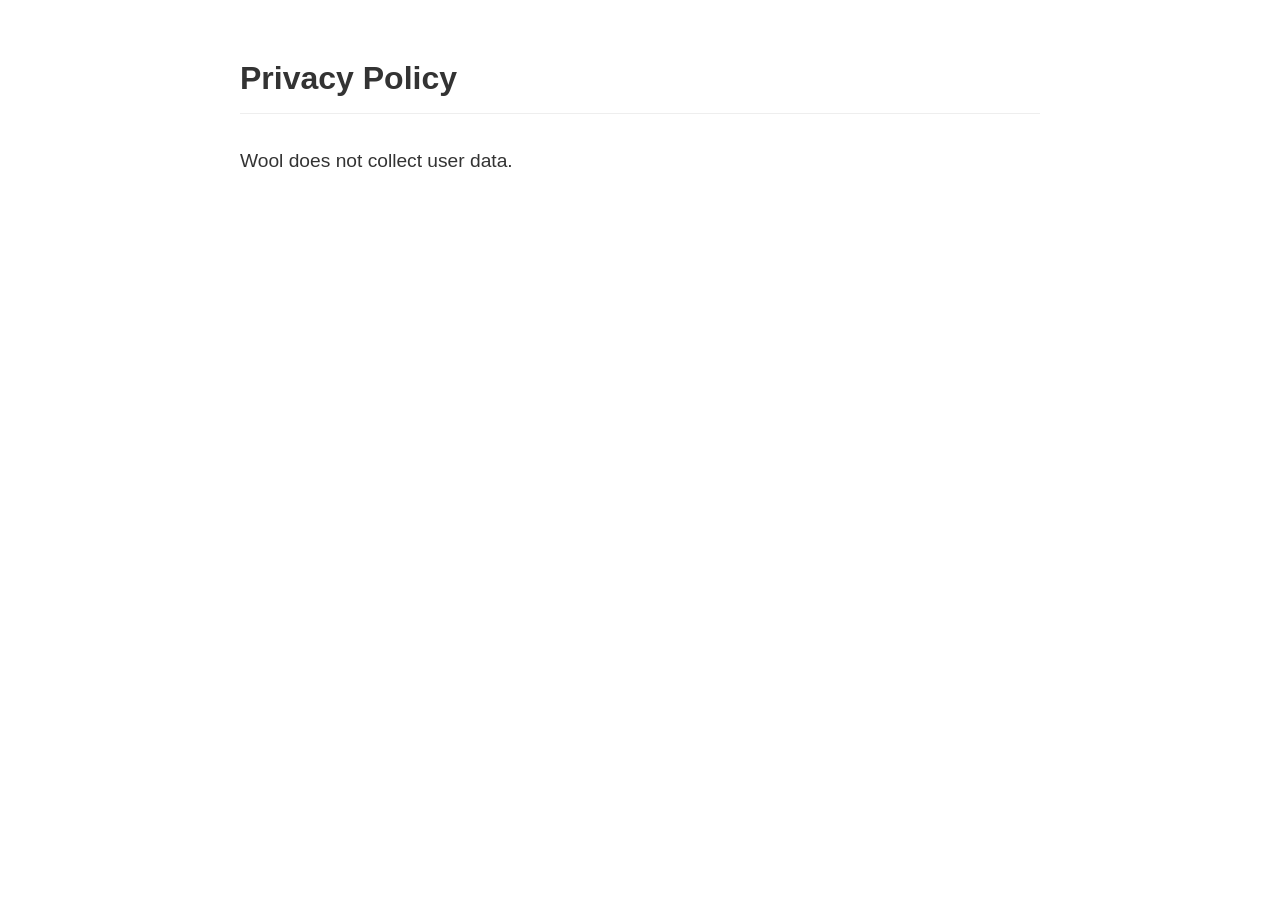
==== www/privacy-policy/index.html @ 5b9e6f85 "Add endpoints" ====
<!DOCTYPE html>
<html lang="en">
<head>
    <meta charset="UTF-8">
    <meta name="viewport" content="width=device-width, initial-scale=1.0">
    <title>Privacy Policy - Wool</title>
    <style>
        body {
            font-family: -apple-system, BlinkMacSystemFont, "Segoe UI", Roboto, "Helvetica Neue", Arial, sans-serif;
            line-height: 1.6;
            color: #333;
            max-width: 800px;
            margin: 0 auto;
            padding: 2rem;
            background-color: #fff;
        }
        h1 {
            border-bottom: 1px solid #eee;
            padding-bottom: 0.5rem;
        }
        .content {
            margin-top: 2rem;
            font-size: 1.2rem;
        }
    </style>
</head>
<body>
    <h1>Privacy Policy</h1>
    <div class="content">
        <p>Wool does not collect user data.</p>
    </div>
</body>
</html>
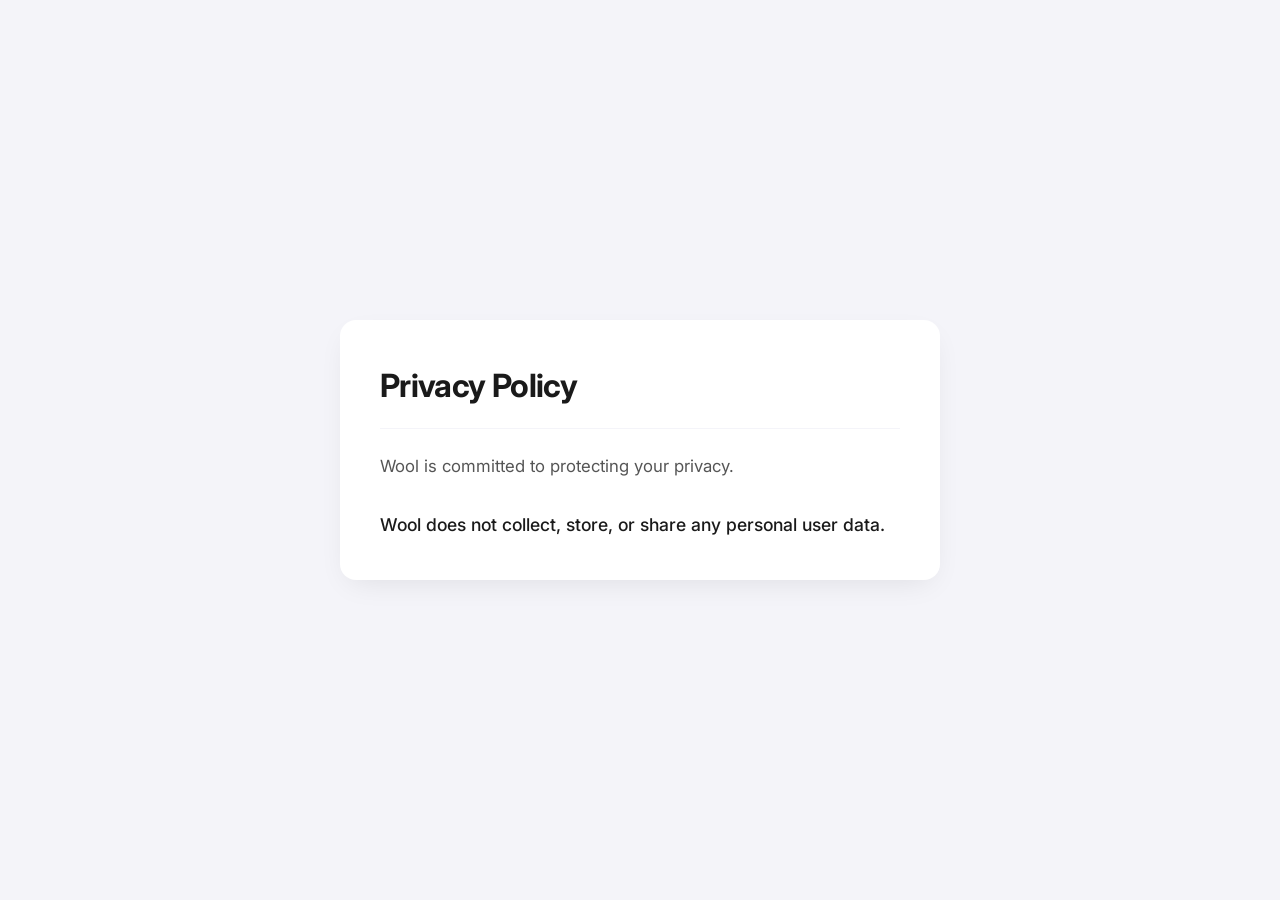
==== commit 6a13fb75: "update pages" ====
--- a/www/privacy-policy/index.html
+++ b/www/privacy-policy/index.html
@@ -4,30 +4,22 @@
     <meta charset="UTF-8">
     <meta name="viewport" content="width=device-width, initial-scale=1.0">
     <title>Privacy Policy - Wool</title>
-    <style>
-        body {
-            font-family: -apple-system, BlinkMacSystemFont, "Segoe UI", Roboto, "Helvetica Neue", Arial, sans-serif;
-            line-height: 1.6;
-            color: #333;
-            max-width: 800px;
-            margin: 0 auto;
-            padding: 2rem;
-            background-color: #fff;
-        }
-        h1 {
-            border-bottom: 1px solid #eee;
-            padding-bottom: 0.5rem;
-        }
-        .content {
-            margin-top: 2rem;
-            font-size: 1.2rem;
-        }
-    </style>
+    <link rel="preconnect" href="https://fonts.googleapis.com">
+    <link rel="preconnect" href="https://fonts.gstatic.com" crossorigin>
+    <link href="https://fonts.googleapis.com/css2?family=Inter:wght@400;500;600;700&display=swap" rel="stylesheet">
+    <link rel="stylesheet" href="../style.css">
 </head>
 <body>
-    <h1>Privacy Policy</h1>
-    <div class="content">
-        <p>Wool does not collect user data.</p>
+    <div class="container">
+        <div class="card policy-content">
+            <h1>Privacy Policy</h1>
+            <p>Wool is committed to protecting your privacy.</p>
+            <div class="contact-section" style="background: transparent; padding: 0;">
+                <div class="value">
+                    Wool does not collect, store, or share any personal user data.
+                </div>
+            </div>
+        </div>
     </div>
 </body>
 </html>
--- a/www/style.css
+++ b/www/style.css
@@ -0,0 +1,118 @@
+:root {
+    --bg-color: #f4f4f9;
+    --card-bg: #ffffff;
+    --text-primary: #1a1a1a;
+    --text-secondary: #555555;
+    --accent-color: #007aff;
+    --accent-hover: #0056b3;
+    --border-radius: 16px;
+    --shadow: 0 10px 30px -10px rgba(0, 0, 0, 0.1);
+    --font-family: 'Inter', -apple-system, BlinkMacSystemFont, "Segoe UI", Roboto, Helvetica, Arial, sans-serif;
+    --spacing-unit: 1rem;
+}
+
+@media (prefers-color-scheme: dark) {
+    :root {
+        --bg-color: #121212;
+        --card-bg: #1e1e1e;
+        --text-primary: #e0e0e0;
+        --text-secondary: #a0a0a0;
+        --shadow: 0 10px 30px -10px rgba(0, 0, 0, 0.3);
+    }
+}
+
+* {
+    box-sizing: border-box;
+    margin: 0;
+    padding: 0;
+}
+
+body {
+    font-family: var(--font-family);
+    background-color: var(--bg-color);
+    color: var(--text-primary);
+    line-height: 1.6;
+    min-height: 100vh;
+    display: flex;
+    justify-content: center;
+    align-items: center;
+    padding: var(--spacing-unit);
+}
+
+.container {
+    width: 100%;
+    max-width: 600px;
+    margin: 0 auto;
+}
+
+.card {
+    background-color: var(--card-bg);
+    border-radius: var(--border-radius);
+    padding: 2.5rem;
+    box-shadow: var(--shadow);
+    transition: transform 0.2s ease;
+    text-align: center;
+}
+
+h1 {
+    font-size: 2rem;
+    font-weight: 700;
+    margin-bottom: 0.5rem;
+    letter-spacing: -0.02em;
+}
+
+p {
+    color: var(--text-secondary);
+    margin-bottom: 2rem;
+    font-size: 1.05rem;
+}
+
+.contact-section {
+    background-color: var(--bg-color);
+    border-radius: 12px;
+    padding: 1.5rem;
+    margin-top: 2rem;
+    text-align: left;
+}
+
+.label {
+    font-size: 0.8rem;
+    text-transform: uppercase;
+    letter-spacing: 0.05em;
+    color: var(--text-secondary);
+    margin-bottom: 0.25rem;
+    font-weight: 600;
+}
+
+.value {
+    font-size: 1.1rem;
+    font-weight: 500;
+    color: var(--text-primary);
+    margin-bottom: 1.25rem;
+}
+
+.value:last-child {
+    margin-bottom: 0;
+}
+
+a {
+    color: var(--accent-color);
+    text-decoration: none;
+    font-weight: 500;
+    transition: color 0.15s ease;
+}
+
+a:hover {
+    color: var(--accent-hover);
+}
+
+/* Privacy Policy Specifics */
+.policy-content {
+    text-align: left;
+}
+
+.policy-content h1 {
+    margin-bottom: 1.5rem;
+    border-bottom: 1px solid var(--bg-color); /* Subtle separator */
+    padding-bottom: 1rem;
+}
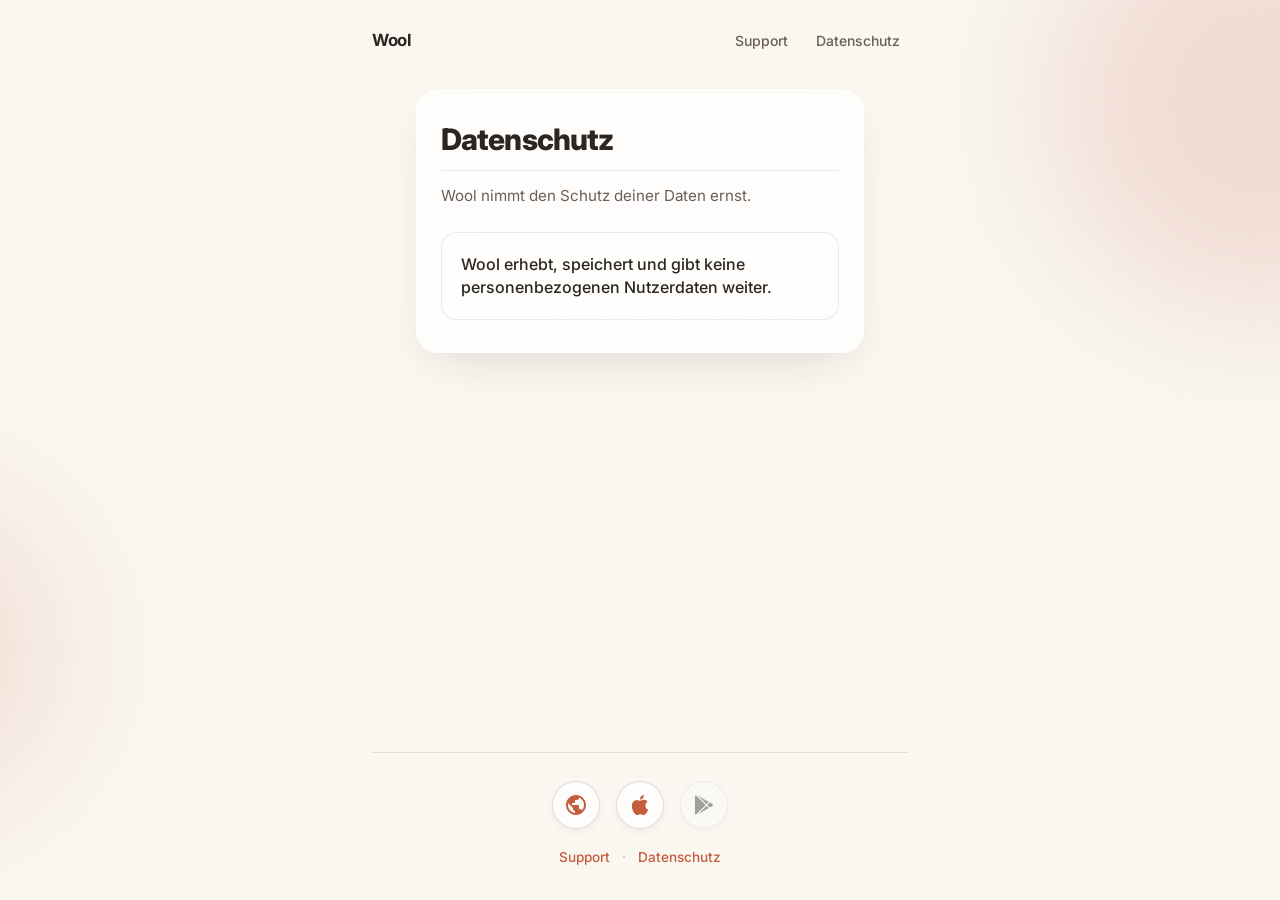
==== commit bf27c7e3: "feat: ✨ Revise website structure and enhance privacy and support pages Updated the marketing website" ====
--- a/www/privacy-policy/index.html
+++ b/www/privacy-policy/index.html
@@ -1,25 +1,91 @@
 <!DOCTYPE html>
-<html lang="en">
+<html lang="de">
 <head>
     <meta charset="UTF-8">
     <meta name="viewport" content="width=device-width, initial-scale=1.0">
-    <title>Privacy Policy - Wool</title>
+    <meta name="theme-color" content="#faf6f0">
+    <meta name="color-scheme" content="light dark">
+    <title>Datenschutz — Wool</title>
+    <link rel="icon" type="image/png" href="../img/app-icon.png">
     <link rel="preconnect" href="https://fonts.googleapis.com">
     <link rel="preconnect" href="https://fonts.gstatic.com" crossorigin>
-    <link href="https://fonts.googleapis.com/css2?family=Inter:wght@400;500;600;700&display=swap" rel="stylesheet">
-    <link rel="stylesheet" href="../style.css">
+    <link href="https://fonts.googleapis.com/css2?family=Inter:wght@400;500;600;700;800&display=swap" rel="stylesheet">
+    <link rel="stylesheet" href="../marketing.css">
 </head>
 <body>
-    <div class="container">
-        <div class="card policy-content">
-            <h1>Privacy Policy</h1>
-            <p>Wool is committed to protecting your privacy.</p>
-            <div class="contact-section" style="background: transparent; padding: 0;">
-                <div class="value">
-                    Wool does not collect, store, or share any personal user data.
+    <svg xmlns="http://www.w3.org/2000/svg" width="0" height="0" class="svg-defs" aria-hidden="true" focusable="false">
+        <symbol id="sym-web" viewBox="0 0 24 24">
+            <path fill="currentColor" d="M12 2C6.48 2 2 6.48 2 12s4.48 10 10 10 10-4.48 10-10S17.52 2 12 2zm-1 17.93c-3.95-.49-7-3.85-7-7.93 0-.62.08-1.21.21-1.79L9 15v1c0 1.1.9 2 2 2v1.93zm6.9-2.54c-.26-.81-1-1.39-1.9-1.39h-1v-3c0-.55-.45-1-1-1H8v-2h2c.55 0 1-.45 1-1V7h2c1.1 0 2-.9 2-2v-.41c2.93 1.19 5 4.06 5 7.41 0 2.08-.8 3.97-2.1 5.39z"/>
+        </symbol>
+        <symbol id="sym-apple" viewBox="0 0 24 24">
+            <path fill="currentColor" d="M18.71 19.5c-.83 1.24-1.71 2.45-3.05 2.47-1.34.03-1.77-.79-3.29-.79-1.53 0-2 .77-3.27.82-1.31.05-2.3-1.32-3.14-2.53C4.25 17 2.94 12.45 4.7 9.39c.87-1.52 2.43-2.48 4.12-2.51 1.28-.02 2.5.87 3.29.87.78 0 2.26-1.07 3.81-.91.65.03 2.47.26 3.64 1.98-.09.06-2.17 1.28-2.15 3.81.03 3.02 2.65 4.03 2.68 4.04-.03.07-.42 1.44-1.38 2.83M13 3.5c.73-.83 1.94-1.46 2.94-1.5.13 1.17-.34 2.35-1.04 3.19-.69.85-1.83 1.51-2.95 1.42-.15-1.15.41-2.35 1.05-3.11z"/>
+        </symbol>
+        <symbol id="sym-play" viewBox="0 0 24 24">
+            <path fill="currentColor" d="M3 20.5V3.5C3 2.91 3.34 2.39 3.84 2.15L13.69 12 3.84 21.85C3.34 21.6 3 21.09 3 20.5zm13.81-5.38L6.05 21.34l8.49-8.49 2.27 2.27zm3.35-4.31c.34.27.59.69.59 1.19s-.22.9-.57 1.18l-2.29 1.32-2.5-2.5 2.5-2.5 2.27 1.31zM6.05 2.66l10.76 6.22-2.27 2.27-8.49-8.49z"/>
+        </symbol>
+    </svg>
+    <div class="bg-orbs" aria-hidden="true">
+        <span class="orb"></span>
+        <span class="orb"></span>
+    </div>
+    <div class="wrap">
+        <header class="site-header">
+            <a href="/" class="brand">Wool</a>
+            <nav class="nav-mini" aria-label="Kurznavigation">
+                <a href="/support-info/">Support</a>
+                <a href="/privacy-policy/">Datenschutz</a>
+            </nav>
+        </header>
+
+        <main>
+            <div class="legal-card legal-card--policy">
+                <h1>Datenschutz</h1>
+                <p class="legal-lead">Wool nimmt den Schutz deiner Daten ernst.</p>
+                <div class="legal-panel">
+                    <div class="legal-value">
+                        Wool erhebt, speichert und gibt keine personenbezogenen Nutzerdaten weiter.
+                    </div>
                 </div>
             </div>
-        </div>
+        </main>
+
+        <footer class="site-footer">
+            <nav class="footer-stores" aria-label="Demo und Stores">
+                <a class="footer-icon-link" href="/demo/" aria-label="Web-Demo">
+                    <svg width="24" height="24" viewBox="0 0 24 24" aria-hidden="true"><use href="#sym-web"/></svg>
+                </a>
+                <a class="footer-icon-link" href="https://apps.apple.com/de/app/wool/id6758386581" rel="noopener noreferrer" target="_blank" aria-label="App Store">
+                    <svg width="24" height="24" viewBox="0 0 24 24" aria-hidden="true"><use href="#sym-apple"/></svg>
+                </a>
+                <button type="button" class="footer-icon-link footer-icon-link--disabled js-play-soon" aria-label="Google Play: demnächst">
+                    <svg width="24" height="24" viewBox="0 0 24 24" aria-hidden="true"><use href="#sym-play"/></svg>
+                </button>
+            </nav>
+            <p class="footer-meta">
+                <a href="/support-info/">Support</a>
+                <span class="sep">·</span>
+                <a href="/privacy-policy/">Datenschutz</a>
+            </p>
+        </footer>
     </div>
+
+    <dialog id="play-soon-pop" class="popover-soon">
+        <p class="popover-soon__title">Coming soon</p>
+        <p class="popover-soon__text">Die Android-Version auf Google Play folgt.</p>
+        <form method="dialog">
+            <button type="submit" class="btn btn-primary popover-soon__close">OK</button>
+        </form>
+    </dialog>
+    <script>
+        (function () {
+            var dlg = document.getElementById("play-soon-pop");
+            if (!dlg || typeof dlg.showModal !== "function") return;
+            document.querySelectorAll(".js-play-soon").forEach(function (btn) {
+                btn.addEventListener("click", function () {
+                    dlg.showModal();
+                });
+            });
+        })();
+    </script>
 </body>
 </html>
--- a/www/marketing.css
+++ b/www/marketing.css
@@ -0,0 +1,893 @@
+:root {
+    --wool-cream: #faf6f0;
+    --wool-blush: #f3e8dc;
+    --wool-rose: #e8c4b8;
+    --wool-deep: #2d2520;
+    --wool-muted: #6b5e56;
+    --accent: #c45c3e;
+    --accent-soft: rgba(196, 92, 62, 0.12);
+    --card-bg: rgba(255, 255, 255, 0.72);
+    --orb-a: rgba(232, 196, 184, 0.55);
+    --orb-b: rgba(196, 92, 62, 0.15);
+    --font: "Inter", -apple-system, BlinkMacSystemFont, "Segoe UI", Roboto, Helvetica, Arial, sans-serif;
+    --radius-lg: 22px;
+    --radius-md: 14px;
+    --shadow: 0 18px 48px -20px rgba(45, 37, 32, 0.18);
+    --content-max: 36rem;
+    --tap-min: 2.75rem;
+}
+
+@media (prefers-color-scheme: dark) {
+    :root {
+        --wool-cream: #1a1614;
+        --wool-blush: #252019;
+        --wool-rose: #3d322c;
+        --wool-deep: #f2ebe4;
+        --wool-muted: #a8988e;
+        --accent: #e07a5f;
+        --accent-soft: rgba(224, 122, 95, 0.15);
+        --card-bg: rgba(40, 34, 30, 0.75);
+        --orb-a: rgba(224, 122, 95, 0.12);
+        --orb-b: rgba(255, 220, 200, 0.06);
+        --shadow: 0 20px 50px -18px rgba(0, 0, 0, 0.45);
+    }
+}
+
+*,
+*::before,
+*::after {
+    box-sizing: border-box;
+}
+
+html {
+    height: 100%;
+    scroll-behavior: smooth;
+}
+
+@media (prefers-reduced-motion: reduce) {
+    html {
+        scroll-behavior: auto;
+    }
+
+    .bg-orbs .orb {
+        animation: none;
+    }
+}
+
+body {
+    margin: 0;
+    font-family: var(--font);
+    color: var(--wool-deep);
+    background: var(--wool-cream);
+    min-height: 100%;
+    min-height: 100dvh;
+    display: flex;
+    flex-direction: column;
+    line-height: 1.55;
+    -webkit-font-smoothing: antialiased;
+}
+
+.wrap {
+    position: relative;
+    z-index: 1;
+    flex: 1 0 auto;
+    display: flex;
+    flex-direction: column;
+    width: 100%;
+    max-width: var(--content-max);
+    margin: 0 auto;
+    box-sizing: border-box;
+    padding: max(1.25rem, env(safe-area-inset-top)) 1.25rem max(2rem, env(safe-area-inset-bottom));
+}
+
+.wrap > main {
+    flex: 1 1 auto;
+}
+
+.bg-orbs {
+    position: fixed;
+    inset: 0;
+    z-index: 0;
+    overflow: hidden;
+    pointer-events: none;
+}
+
+.bg-orbs .orb {
+    position: absolute;
+    border-radius: 50%;
+    filter: blur(64px);
+    opacity: 0.9;
+}
+
+.bg-orbs .orb:nth-child(1) {
+    width: min(90vw, 420px);
+    height: min(90vw, 420px);
+    background: var(--orb-a);
+    top: -12%;
+    right: -15%;
+}
+
+.bg-orbs .orb:nth-child(2) {
+    width: min(70vw, 320px);
+    height: min(70vw, 320px);
+    background: var(--orb-b);
+    bottom: 10%;
+    left: -20%;
+}
+
+@media (prefers-reduced-motion: no-preference) {
+    .bg-orbs .orb:nth-child(1) {
+        animation: drift 22s ease-in-out infinite alternate;
+    }
+
+    .bg-orbs .orb:nth-child(2) {
+        animation: drift 28s ease-in-out infinite alternate-reverse;
+    }
+}
+
+@keyframes drift {
+    from {
+        transform: translate(0, 0) scale(1);
+    }
+
+    to {
+        transform: translate(24px, 18px) scale(1.05);
+    }
+}
+
+.site-header {
+    display: flex;
+    align-items: center;
+    justify-content: space-between;
+    gap: 1rem;
+    margin-bottom: 2rem;
+    padding-top: 0.25rem;
+    flex-shrink: 0;
+}
+
+.brand {
+    font-weight: 700;
+    font-size: 1.05rem;
+    letter-spacing: -0.02em;
+    color: var(--wool-deep);
+}
+
+a.brand {
+    text-decoration: none;
+    color: inherit;
+}
+
+a.brand:hover {
+    color: var(--accent);
+}
+
+.nav-mini {
+    display: flex;
+    gap: 0.75rem;
+    flex-wrap: wrap;
+    justify-content: flex-end;
+}
+
+.nav-mini a {
+    font-size: 0.875rem;
+    font-weight: 500;
+    color: var(--wool-muted);
+    text-decoration: none;
+    padding: 0.35rem 0.5rem;
+    border-radius: 8px;
+}
+
+.nav-mini a:hover,
+.nav-mini a:focus-visible {
+    color: var(--accent);
+    background: var(--accent-soft);
+    outline: none;
+}
+
+.hero {
+    text-align: center;
+    margin-bottom: 2.5rem;
+}
+
+.hero-icon {
+    width: 104px;
+    height: 104px;
+    border-radius: 24%;
+    box-shadow: var(--shadow), 0 0 0 1px rgba(255, 255, 255, 0.35) inset;
+    margin: 0 auto 1.25rem;
+    display: block;
+    object-fit: cover;
+}
+
+.hero h1 {
+    margin: 0 0 0.5rem;
+    font-size: clamp(1.85rem, 5.5vw, 2.35rem);
+    font-weight: 700;
+    letter-spacing: -0.03em;
+    line-height: 1.15;
+}
+
+.hero .tagline {
+    margin: 0 0 0.35rem;
+    font-size: 1.1rem;
+    font-weight: 600;
+    color: var(--wool-deep);
+}
+
+.hero .sub-en {
+    margin: 0 0 1.5rem;
+    font-size: 0.9rem;
+    color: var(--wool-muted);
+    font-weight: 400;
+}
+
+.hero .lead {
+    margin: 0 auto 1.5rem;
+    max-width: 28rem;
+    font-size: 1rem;
+    color: var(--wool-muted);
+}
+
+.platform-strip {
+    width: 100%;
+    max-width: 22.5rem;
+    margin: 0 auto;
+}
+
+.platform-strip__caption {
+    margin: 0 0 0.65rem;
+    text-align: center;
+    font-size: 0.72rem;
+    font-weight: 600;
+    letter-spacing: 0.14em;
+    text-transform: uppercase;
+    color: var(--wool-muted);
+}
+
+.platform-strip__grid {
+    display: grid;
+    grid-template-columns: repeat(3, minmax(0, 1fr));
+    gap: 0.55rem;
+}
+
+@media (min-width: 380px) {
+    .platform-strip__grid {
+        gap: 0.7rem;
+    }
+}
+
+.platform-tile {
+    position: relative;
+    display: flex;
+    flex-direction: column;
+    align-items: center;
+    justify-content: flex-start;
+    text-align: center;
+    min-height: 6.75rem;
+    padding: 0.85rem 0.35rem 0.75rem;
+    border-radius: 18px;
+    text-decoration: none;
+    font: inherit;
+    cursor: pointer;
+    transition: transform 0.18s ease, box-shadow 0.18s ease, border-color 0.18s ease;
+}
+
+.platform-tile:hover {
+    transform: translateY(-2px);
+}
+
+.platform-tile:focus-visible {
+    outline: 2px solid var(--accent);
+    outline-offset: 3px;
+}
+
+.platform-tile--web {
+    border: 1px solid rgba(72, 98, 220, 0.45);
+    background: linear-gradient(165deg, #627bff 0%, #3f52c4 100%);
+    color: #f8f9ff;
+    box-shadow: 0 8px 28px -10px rgba(72, 98, 220, 0.5);
+}
+
+.platform-tile--web:hover {
+    box-shadow: 0 14px 34px -8px rgba(72, 98, 220, 0.55);
+    border-color: rgba(255, 255, 255, 0.35);
+}
+
+.platform-tile--web .platform-tile__hint {
+    color: rgba(248, 249, 255, 0.72);
+}
+
+.platform-tile--web .platform-tile__icon {
+    background: rgba(255, 255, 255, 0.2);
+    color: #fff;
+}
+
+.platform-tile--ios {
+    border: 1px solid rgba(0, 0, 0, 0.35);
+    background: linear-gradient(165deg, #2c2c2e 0%, #0d0d0f 100%);
+    color: #f5f5f7;
+    box-shadow: 0 8px 28px -10px rgba(0, 0, 0, 0.45);
+}
+
+.platform-tile--ios:hover {
+    border-color: rgba(255, 255, 255, 0.2);
+    box-shadow: 0 14px 36px -8px rgba(0, 0, 0, 0.55);
+}
+
+.platform-tile--ios .platform-tile__hint {
+    color: rgba(245, 245, 247, 0.55);
+}
+
+.platform-tile--ios .platform-tile__icon {
+    background: rgba(255, 255, 255, 0.1);
+    color: #fff;
+}
+
+.platform-tile--play {
+    border: 1px solid rgba(14, 130, 102, 0.45);
+    background: linear-gradient(165deg, #14b890 0%, #0a7a62 100%);
+    color: #f2fffb;
+    box-shadow: 0 8px 28px -10px rgba(10, 122, 98, 0.48);
+}
+
+.platform-tile--play:hover {
+    box-shadow: 0 14px 34px -8px rgba(10, 122, 98, 0.55);
+    border-color: rgba(255, 255, 255, 0.32);
+}
+
+.platform-tile--play .platform-tile__hint {
+    color: rgba(242, 255, 251, 0.75);
+}
+
+.platform-tile--play .platform-tile__icon {
+    background: rgba(255, 255, 255, 0.18);
+    color: #fff;
+}
+
+@media (prefers-color-scheme: dark) {
+    .platform-tile--web {
+        border-color: rgba(130, 155, 255, 0.35);
+        background: linear-gradient(165deg, #556dff 0%, #3849b8 100%);
+        box-shadow: 0 10px 32px -10px rgba(40, 60, 180, 0.55);
+    }
+
+    .platform-tile--play {
+        border-color: rgba(46, 200, 160, 0.4);
+        background: linear-gradient(165deg, #16c498 0%, #0a8f72 100%);
+        box-shadow: 0 10px 32px -10px rgba(8, 100, 80, 0.5);
+    }
+}
+
+.platform-tile__icon {
+    display: flex;
+    align-items: center;
+    justify-content: center;
+    width: 2.65rem;
+    height: 2.65rem;
+    margin-bottom: 0.4rem;
+    border-radius: 12px;
+}
+
+.platform-tile__icon svg {
+    display: block;
+}
+
+.platform-tile__name {
+    display: block;
+    font-size: 0.78rem;
+    font-weight: 700;
+    letter-spacing: -0.02em;
+    line-height: 1.2;
+}
+
+button.platform-tile {
+    appearance: none;
+    -webkit-appearance: none;
+}
+
+.btn {
+    display: inline-flex;
+    align-items: center;
+    justify-content: center;
+    min-height: var(--tap-min);
+    padding: 0.65rem 1.35rem;
+    font-family: inherit;
+    font-size: 1rem;
+    font-weight: 600;
+    border-radius: var(--radius-md);
+    text-decoration: none;
+    border: none;
+    cursor: pointer;
+    transition: transform 0.15s ease, box-shadow 0.15s ease, background 0.15s ease;
+}
+
+.btn:focus-visible {
+    outline: 2px solid var(--accent);
+    outline-offset: 3px;
+}
+
+.btn-primary {
+    background: var(--accent);
+    color: #fff;
+    box-shadow: 0 8px 24px -8px rgba(196, 92, 62, 0.55);
+}
+
+.btn-primary:hover {
+    filter: brightness(1.06);
+    transform: translateY(-1px);
+}
+
+.btn-secondary {
+    background: var(--card-bg);
+    color: var(--wool-deep);
+    border: 1px solid rgba(107, 94, 86, 0.2);
+    backdrop-filter: blur(10px);
+}
+
+.btn-secondary:hover {
+    border-color: var(--accent);
+    color: var(--accent);
+}
+
+.popover-soon {
+    max-width: min(90vw, 300px);
+    padding: 1.35rem 1.25rem 1.25rem;
+    border: none;
+    border-radius: var(--radius-md);
+    box-shadow: var(--shadow);
+    background: var(--card-bg);
+    color: var(--wool-deep);
+    margin: auto;
+}
+
+.popover-soon::backdrop {
+    background: rgba(0, 0, 0, 0.42);
+}
+
+.popover-soon__title {
+    margin: 0 0 0.5rem;
+    font-size: 1.2rem;
+    font-weight: 700;
+    letter-spacing: -0.02em;
+}
+
+.popover-soon__text {
+    margin: 0 0 1.15rem;
+    font-size: 0.95rem;
+    color: var(--wool-muted);
+    line-height: 1.45;
+}
+
+.popover-soon form {
+    margin: 0;
+}
+
+.popover-soon__close {
+    width: 100%;
+}
+
+.svg-defs {
+    position: absolute;
+    width: 0;
+    height: 0;
+    overflow: hidden;
+}
+
+.section {
+    background: var(--card-bg);
+    backdrop-filter: blur(14px);
+    border-radius: var(--radius-lg);
+    padding: 1.5rem 1.35rem;
+    margin-bottom: 1.25rem;
+    box-shadow: var(--shadow);
+    border: 1px solid rgba(255, 255, 255, 0.45);
+}
+
+@media (prefers-color-scheme: dark) {
+    .section {
+        border-color: rgba(255, 255, 255, 0.06);
+    }
+}
+
+.features-section {
+    padding: 1.65rem 1.2rem 1.35rem;
+    overflow: hidden;
+}
+
+.features-head {
+    text-align: center;
+    margin-bottom: 1.45rem;
+    max-width: 26rem;
+    margin-left: auto;
+    margin-right: auto;
+}
+
+.features-kicker {
+    display: inline-block;
+    font-size: 0.68rem;
+    font-weight: 700;
+    letter-spacing: 0.2em;
+    text-transform: uppercase;
+    color: var(--accent);
+    margin-bottom: 0.45rem;
+}
+
+.features-head h2 {
+    margin: 0 0 0.55rem;
+    font-size: clamp(1.45rem, 4.5vw, 1.85rem);
+    font-weight: 800;
+    letter-spacing: -0.035em;
+    line-height: 1.12;
+    background: linear-gradient(120deg, var(--wool-deep) 0%, var(--wool-muted) 100%);
+    -webkit-background-clip: text;
+    background-clip: text;
+    color: transparent;
+}
+
+@media (prefers-color-scheme: dark) {
+    .features-head h2 {
+        background: linear-gradient(120deg, #fff 0%, var(--wool-muted) 100%);
+        -webkit-background-clip: text;
+        background-clip: text;
+    }
+}
+
+.features-lead {
+    margin: 0;
+    font-size: 0.92rem;
+    line-height: 1.5;
+    color: var(--wool-muted);
+}
+
+.feature-grid {
+    list-style: none;
+    margin: 0;
+    padding: 0;
+    display: grid;
+    gap: 0.85rem;
+    grid-template-columns: 1fr;
+}
+
+@media (min-width: 520px) {
+    .feature-grid {
+        grid-template-columns: 1fr 1fr;
+        gap: 1rem;
+    }
+}
+
+.feature-card {
+    --card-accent: var(--accent);
+    --card-accent-soft: var(--accent-soft);
+    position: relative;
+    display: flex;
+    gap: 1rem;
+    align-items: flex-start;
+    padding: 1.15rem 1.1rem 1.2rem;
+    border-radius: 18px;
+    border: 1px solid rgba(107, 94, 86, 0.12);
+    background: linear-gradient(155deg, rgba(255, 255, 255, 0.55) 0%, rgba(255, 255, 255, 0.12) 100%);
+    box-shadow: 0 4px 24px -12px rgba(45, 37, 32, 0.12);
+    transition: transform 0.2s ease, box-shadow 0.2s ease, border-color 0.2s ease;
+}
+
+@media (prefers-color-scheme: dark) {
+    .feature-card {
+        border-color: rgba(255, 255, 255, 0.08);
+        background: linear-gradient(155deg, rgba(50, 44, 40, 0.9) 0%, rgba(30, 26, 24, 0.5) 100%);
+        box-shadow: 0 8px 32px -16px rgba(0, 0, 0, 0.35);
+    }
+}
+
+.feature-card--swing {
+    --card-accent: #c45c3e;
+    --card-accent-soft: rgba(196, 92, 62, 0.18);
+}
+
+.feature-card--foe {
+    --card-accent: #5c6d9e;
+    --card-accent-soft: rgba(92, 109, 158, 0.2);
+}
+
+.feature-card--audio {
+    --card-accent: #2a9d8f;
+    --card-accent-soft: rgba(42, 157, 143, 0.18);
+}
+
+.feature-card--touch {
+    --card-accent: #9b6bb5;
+    --card-accent-soft: rgba(155, 107, 181, 0.2);
+}
+
+@media (prefers-color-scheme: dark) {
+    .feature-card--swing {
+        --card-accent: #e07a5f;
+        --card-accent-soft: rgba(224, 122, 95, 0.2);
+    }
+
+    .feature-card--foe {
+        --card-accent: #8fa3d9;
+        --card-accent-soft: rgba(143, 163, 217, 0.18);
+    }
+
+    .feature-card--audio {
+        --card-accent: #4ecdc4;
+        --card-accent-soft: rgba(78, 205, 196, 0.15);
+    }
+
+    .feature-card--touch {
+        --card-accent: #c9a0dc;
+        --card-accent-soft: rgba(201, 160, 220, 0.18);
+    }
+}
+
+.feature-card__glow {
+    position: absolute;
+    pointer-events: none;
+    width: 140px;
+    height: 140px;
+    top: -55px;
+    right: -50px;
+    background: radial-gradient(circle at center, var(--card-accent) 0%, transparent 68%);
+    opacity: 0.22;
+    filter: blur(2px);
+}
+
+.feature-card:hover {
+    transform: translateY(-3px);
+    box-shadow: 0 14px 36px -14px rgba(45, 37, 32, 0.18);
+    border-color: color-mix(in srgb, var(--card-accent) 35%, transparent);
+}
+
+@media (prefers-color-scheme: dark) {
+    .feature-card:hover {
+        box-shadow: 0 18px 40px -12px rgba(0, 0, 0, 0.45);
+    }
+}
+
+.feature-card__icon {
+    flex-shrink: 0;
+    width: 3rem;
+    height: 3rem;
+    border-radius: 14px;
+    display: flex;
+    align-items: center;
+    justify-content: center;
+    background: var(--card-accent-soft);
+    color: var(--card-accent);
+    box-shadow: inset 0 1px 0 rgba(255, 255, 255, 0.35);
+}
+
+@media (prefers-color-scheme: dark) {
+    .feature-card__icon {
+        box-shadow: inset 0 1px 0 rgba(255, 255, 255, 0.06);
+    }
+}
+
+.feature-card__icon svg {
+    display: block;
+}
+
+.feature-card__body {
+    min-width: 0;
+}
+
+.feature-card__body h3 {
+    margin: 0 0 0.35rem;
+    font-size: 1.02rem;
+    font-weight: 700;
+    letter-spacing: -0.02em;
+    color: var(--wool-deep);
+}
+
+.feature-card__body p {
+    margin: 0;
+    font-size: 0.88rem;
+    line-height: 1.5;
+    color: var(--wool-muted);
+}
+
+.store-note {
+    margin: 1.25rem 0 0;
+    font-size: 0.8rem;
+    color: var(--wool-muted);
+    text-align: center;
+    line-height: 1.45;
+}
+
+.site-footer {
+    display: flex;
+    flex-direction: column;
+    align-items: center;
+    margin-top: auto;
+    padding-top: 1.75rem;
+    border-top: 1px solid rgba(107, 94, 86, 0.15);
+    text-align: center;
+    font-size: 0.85rem;
+    color: var(--wool-muted);
+    flex-shrink: 0;
+}
+
+.footer-stores {
+    display: flex;
+    flex-wrap: wrap;
+    align-items: center;
+    justify-content: center;
+    gap: 1rem;
+    margin-bottom: 1.1rem;
+}
+
+.footer-icon-link {
+    display: inline-flex;
+    align-items: center;
+    justify-content: center;
+    width: 3rem;
+    height: 3rem;
+    padding: 0;
+    border-radius: 50%;
+    background: var(--card-bg);
+    border: 1px solid rgba(107, 94, 86, 0.2);
+    color: var(--wool-deep);
+    text-decoration: none;
+    box-shadow: 0 4px 14px -8px rgba(45, 37, 32, 0.2);
+    transition: border-color 0.15s ease, color 0.15s ease, transform 0.15s ease;
+}
+
+.footer-icon-link:hover {
+    border-color: var(--accent);
+    color: var(--accent);
+    transform: translateY(-2px);
+}
+
+.footer-icon-link:focus-visible {
+    outline: 2px solid var(--accent);
+    outline-offset: 3px;
+}
+
+.footer-icon-link svg {
+    display: block;
+}
+
+.footer-icon-link--disabled {
+    opacity: 0.42;
+    filter: grayscale(1);
+    cursor: pointer;
+    font: inherit;
+}
+
+.footer-icon-link--disabled:hover {
+    opacity: 0.58;
+    color: var(--wool-muted);
+    transform: none;
+}
+
+.footer-meta {
+    margin: 0;
+    width: 100%;
+    text-align: center;
+}
+
+.site-footer a {
+    color: var(--accent);
+    font-weight: 500;
+    text-decoration: none;
+}
+
+.site-footer a:hover {
+    text-decoration: underline;
+}
+
+.site-footer .sep {
+    margin: 0 0.5rem;
+    opacity: 0.5;
+}
+
+@media (prefers-reduced-motion: reduce) {
+    .btn:hover,
+    .btn-primary:hover,
+    .footer-icon-link:hover,
+    .feature-card:hover,
+    .platform-tile:hover {
+        transform: none;
+    }
+}
+
+/* Support & privacy (subpages) */
+main .legal-card {
+    max-width: 28rem;
+    margin-left: auto;
+    margin-right: auto;
+}
+
+.legal-card {
+    background: var(--card-bg);
+    backdrop-filter: blur(14px);
+    border-radius: 22px;
+    padding: 2rem 1.5rem;
+    border: 1px solid rgba(255, 255, 255, 0.45);
+    box-shadow: var(--shadow);
+}
+
+@media (prefers-color-scheme: dark) {
+    .legal-card {
+        border-color: rgba(255, 255, 255, 0.06);
+    }
+}
+
+.legal-card h1 {
+    margin: 0 0 0.5rem;
+    font-size: clamp(1.5rem, 4vw, 1.85rem);
+    font-weight: 800;
+    letter-spacing: -0.03em;
+    line-height: 1.15;
+    color: var(--wool-deep);
+    text-align: center;
+}
+
+.legal-lead {
+    margin: 0 0 1.5rem;
+    text-align: center;
+    font-size: 0.95rem;
+    line-height: 1.55;
+    color: var(--wool-muted);
+}
+
+.legal-panel {
+    text-align: left;
+    padding: 1.25rem 1.2rem;
+    border-radius: 16px;
+    border: 1px solid rgba(107, 94, 86, 0.12);
+    background: linear-gradient(165deg, rgba(255, 255, 255, 0.55) 0%, rgba(255, 255, 255, 0.12) 100%);
+}
+
+@media (prefers-color-scheme: dark) {
+    .legal-panel {
+        border-color: rgba(255, 255, 255, 0.08);
+        background: linear-gradient(165deg, rgba(50, 44, 40, 0.88) 0%, rgba(28, 24, 22, 0.55) 100%);
+    }
+}
+
+.legal-label {
+    font-size: 0.68rem;
+    font-weight: 700;
+    letter-spacing: 0.14em;
+    text-transform: uppercase;
+    color: var(--wool-muted);
+    margin-bottom: 0.3rem;
+}
+
+.legal-value {
+    font-size: 1rem;
+    font-weight: 500;
+    color: var(--wool-deep);
+    margin-bottom: 1.15rem;
+    line-height: 1.45;
+}
+
+.legal-value:last-child {
+    margin-bottom: 0;
+}
+
+.legal-value a {
+    color: var(--accent);
+    font-weight: 600;
+    text-decoration: none;
+}
+
+.legal-value a:hover {
+    text-decoration: underline;
+}
+
+.legal-card--policy h1 {
+    text-align: left;
+    margin-bottom: 0.85rem;
+    padding-bottom: 0.85rem;
+    border-bottom: 1px solid rgba(107, 94, 86, 0.12);
+}
+
+.legal-card--policy .legal-lead {
+    text-align: left;
+}
+
+.legal-card--policy .legal-panel {
+    margin-top: 0.25rem;
+}
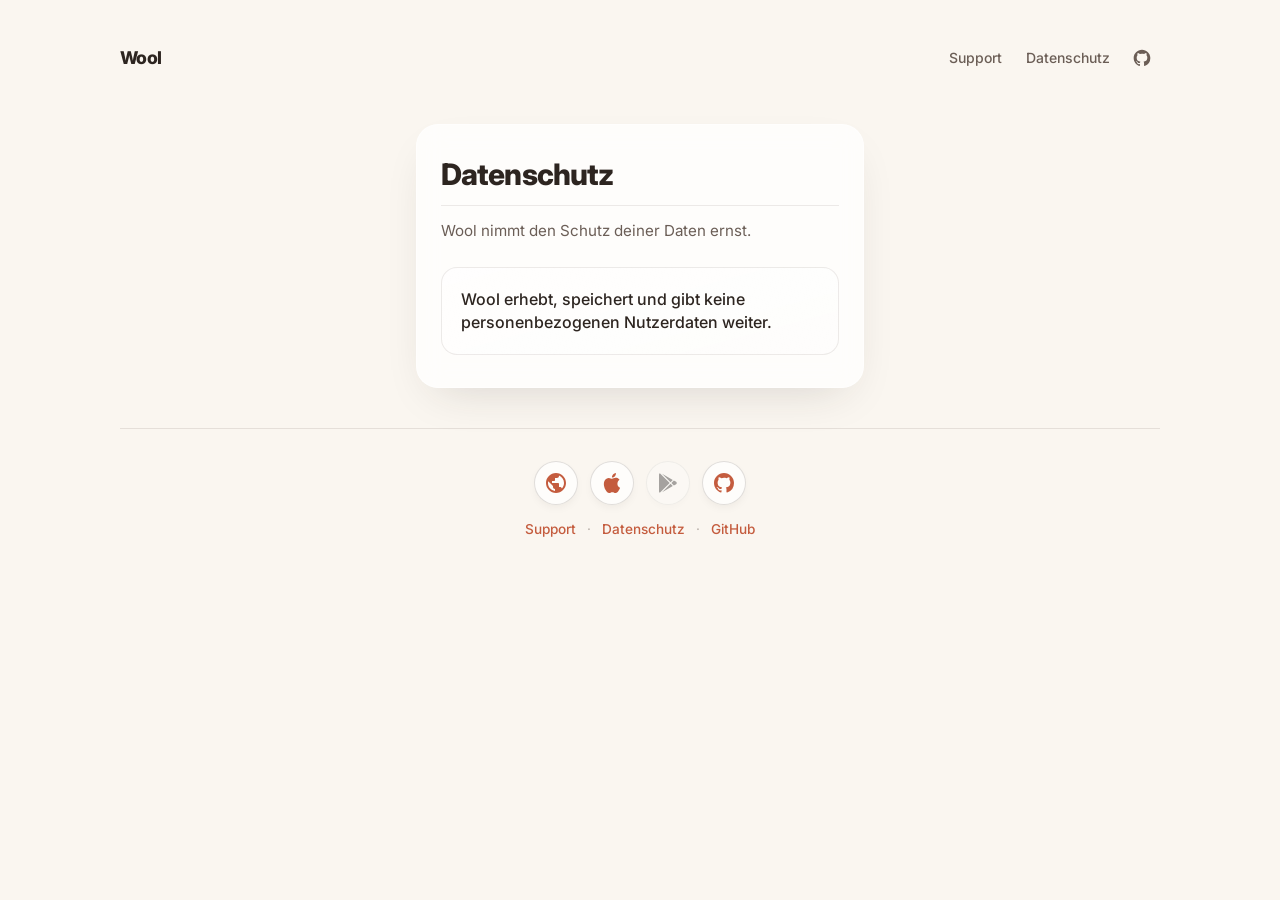
==== commit 94ebeb52: "feat: update marketing site with new assets and improved layout - Simplified asset copying in CI wor" ====
--- a/www/privacy-policy/index.html
+++ b/www/privacy-policy/index.html
@@ -23,17 +23,25 @@
         <symbol id="sym-play" viewBox="0 0 24 24">
             <path fill="currentColor" d="M3 20.5V3.5C3 2.91 3.34 2.39 3.84 2.15L13.69 12 3.84 21.85C3.34 21.6 3 21.09 3 20.5zm13.81-5.38L6.05 21.34l8.49-8.49 2.27 2.27zm3.35-4.31c.34.27.59.69.59 1.19s-.22.9-.57 1.18l-2.29 1.32-2.5-2.5 2.5-2.5 2.27 1.31zM6.05 2.66l10.76 6.22-2.27 2.27-8.49-8.49z"/>
         </symbol>
+        <symbol id="sym-github" viewBox="0 0 24 24">
+            <path fill="currentColor" d="M12 2C6.477 2 2 6.484 2 12.017c0 4.425 2.865 8.18 6.839 9.504.5.092.682-.217.682-.483 0-.237-.008-.868-.013-1.703-2.782.605-3.369-1.343-3.369-1.343-.454-1.158-1.11-1.466-1.11-1.466-.908-.62.069-.608.069-.608 1.003.07 1.531 1.032 1.531 1.032.892 1.53 2.341 1.088 2.91.832.092-.647.35-1.088.636-1.338-2.22-.253-4.555-1.113-4.555-4.951 0-1.093.39-1.988 1.029-2.688-.103-.253-.446-1.272.098-2.65 0 0 .84-.27 2.75 1.026A9.564 9.564 0 0112 6.844c.85.004 1.705.115 2.504.337 1.909-1.296 2.747-1.027 2.747-1.027.546 1.379.202 2.398.1 2.651.64.7 1.028 1.595 1.028 2.688 0 3.848-2.339 4.695-4.566 4.943.359.309.678.92.678 1.855 0 1.338-.012 2.419-.012 2.747 0 .268.18.58.688.482A10.019 10.019 0 0022 12.017C22 6.484 17.522 2 12 2z"/>
+        </symbol>
     </svg>
-    <div class="bg-orbs" aria-hidden="true">
-        <span class="orb"></span>
-        <span class="orb"></span>
-    </div>
     <div class="wrap">
         <header class="site-header">
-            <a href="/" class="brand">Wool</a>
+            <a href="../" class="brand">Wool</a>
             <nav class="nav-mini" aria-label="Kurznavigation">
-                <a href="/support-info/">Support</a>
-                <a href="/privacy-policy/">Datenschutz</a>
+                <a href="../support-info/">Support</a>
+                <a href="../privacy-policy/">Datenschutz</a>
+                <a
+                    href="https://github.com/EliasSteffen/Wool"
+                    target="_blank"
+                    rel="noopener noreferrer"
+                    class="nav-icon-link"
+                    aria-label="GitHub"
+                >
+                    <svg width="20" height="20" viewBox="0 0 24 24" aria-hidden="true"><use href="#sym-github"/></svg>
+                </a>
             </nav>
         </header>
 
@@ -50,8 +58,8 @@
         </main>
 
         <footer class="site-footer">
-            <nav class="footer-stores" aria-label="Demo und Stores">
-                <a class="footer-icon-link" href="/demo/" aria-label="Web-Demo">
+            <nav class="footer-stores" aria-label="Demo, Stores und GitHub">
+                <a class="footer-icon-link" href="../demo/" aria-label="Web-Demo">
                     <svg width="24" height="24" viewBox="0 0 24 24" aria-hidden="true"><use href="#sym-web"/></svg>
                 </a>
                 <a class="footer-icon-link" href="https://apps.apple.com/de/app/wool/id6758386581" rel="noopener noreferrer" target="_blank" aria-label="App Store">
@@ -60,11 +68,16 @@
                 <button type="button" class="footer-icon-link footer-icon-link--disabled js-play-soon" aria-label="Google Play: demnächst">
                     <svg width="24" height="24" viewBox="0 0 24 24" aria-hidden="true"><use href="#sym-play"/></svg>
                 </button>
+                <a class="footer-icon-link" href="https://github.com/EliasSteffen/Wool" rel="noopener noreferrer" target="_blank" aria-label="GitHub">
+                    <svg width="24" height="24" viewBox="0 0 24 24" aria-hidden="true"><use href="#sym-github"/></svg>
+                </a>
             </nav>
             <p class="footer-meta">
-                <a href="/support-info/">Support</a>
+                <a href="../support-info/">Support</a>
                 <span class="sep">·</span>
-                <a href="/privacy-policy/">Datenschutz</a>
+                <a href="../privacy-policy/">Datenschutz</a>
+                <span class="sep">·</span>
+                <a href="https://github.com/EliasSteffen/Wool" target="_blank" rel="noopener noreferrer">GitHub</a>
             </p>
         </footer>
     </div>
--- a/www/marketing.css
+++ b/www/marketing.css
@@ -1,893 +1,1033 @@
+/* ─── Tokens ───────────────────────────────────────────────────── */
 :root {
-    --wool-cream: #faf6f0;
-    --wool-blush: #f3e8dc;
-    --wool-rose: #e8c4b8;
-    --wool-deep: #2d2520;
-    --wool-muted: #6b5e56;
-    --accent: #c45c3e;
-    --accent-soft: rgba(196, 92, 62, 0.12);
-    --card-bg: rgba(255, 255, 255, 0.72);
-    --orb-a: rgba(232, 196, 184, 0.55);
-    --orb-b: rgba(196, 92, 62, 0.15);
-    --font: "Inter", -apple-system, BlinkMacSystemFont, "Segoe UI", Roboto, Helvetica, Arial, sans-serif;
-    --radius-lg: 22px;
-    --radius-md: 14px;
-    --shadow: 0 18px 48px -20px rgba(45, 37, 32, 0.18);
-    --content-max: 36rem;
-    --tap-min: 2.75rem;
+  --cream: #faf6f0;
+  --blush: #f3e8dc;
+  --rose: #e8c4b8;
+  --deep: #2d2520;
+  --muted: #6b5e56;
+  --accent: #c45c3e;
+  --accent-soft: rgba(196, 92, 62, 0.14);
+  --card-bg: rgba(255, 255, 255, 0.75);
+  --card-border: rgba(255, 255, 255, 0.5);
+  --shadow: 0 18px 48px -20px rgba(45, 37, 32, 0.18);
+  --radius-lg: 22px;
+  --radius-md: 14px;
+  --font:
+    "Inter", -apple-system, BlinkMacSystemFont, "Segoe UI", Roboto, sans-serif;
+  --content-max: 68rem;
+
+  /* character-derived accents, sampled from the real cropped art */
+  --wool-purple: #9d8ecf;
+  --wool-blue: #5342e5;
+  --eagle-blue: #5f7de0;
+  --eagle-green: #8bc76a;
+  --fish-blue: #6f79d6;
 }
 
 @media (prefers-color-scheme: dark) {
-    :root {
-        --wool-cream: #1a1614;
-        --wool-blush: #252019;
-        --wool-rose: #3d322c;
-        --wool-deep: #f2ebe4;
-        --wool-muted: #a8988e;
-        --accent: #e07a5f;
-        --accent-soft: rgba(224, 122, 95, 0.15);
-        --card-bg: rgba(40, 34, 30, 0.75);
-        --orb-a: rgba(224, 122, 95, 0.12);
-        --orb-b: rgba(255, 220, 200, 0.06);
-        --shadow: 0 20px 50px -18px rgba(0, 0, 0, 0.45);
-    }
-}
-
+  :root {
+    --cream: #1a1614;
+    --blush: #252019;
+    --rose: #3d322c;
+    --deep: #f2ebe4;
+    --muted: #a8988e;
+    --accent: #e07a5f;
+    --accent-soft: rgba(224, 122, 95, 0.16);
+    --card-bg: rgba(40, 34, 30, 0.78);
+    --card-border: rgba(255, 255, 255, 0.07);
+    --shadow: 0 20px 50px -18px rgba(0, 0, 0, 0.5);
+
+    --wool-purple: #b3a5e0;
+    --wool-blue: #7d70ff;
+    --eagle-blue: #7d97f0;
+    --eagle-green: #a3dd85;
+    --fish-blue: #8c94e8;
+  }
+}
+
+/* ─── Reset ────────────────────────────────────────────────────── */
 *,
 *::before,
 *::after {
-    box-sizing: border-box;
+  box-sizing: border-box;
 }
 
 html {
-    height: 100%;
-    scroll-behavior: smooth;
+  height: 100%;
+  scroll-behavior: smooth;
 }
 
 @media (prefers-reduced-motion: reduce) {
-    html {
-        scroll-behavior: auto;
-    }
-
-    .bg-orbs .orb {
-        animation: none;
-    }
+  html {
+    scroll-behavior: auto;
+  }
+  * {
+    animation-duration: 0.01ms !important;
+    transition-duration: 0.01ms !important;
+  }
 }
 
 body {
-    margin: 0;
-    font-family: var(--font);
-    color: var(--wool-deep);
-    background: var(--wool-cream);
-    min-height: 100%;
-    min-height: 100dvh;
-    display: flex;
-    flex-direction: column;
-    line-height: 1.55;
-    -webkit-font-smoothing: antialiased;
-}
-
-.wrap {
-    position: relative;
-    z-index: 1;
-    flex: 1 0 auto;
-    display: flex;
-    flex-direction: column;
-    width: 100%;
-    max-width: var(--content-max);
-    margin: 0 auto;
-    box-sizing: border-box;
-    padding: max(1.25rem, env(safe-area-inset-top)) 1.25rem max(2rem, env(safe-area-inset-bottom));
-}
-
-.wrap > main {
-    flex: 1 1 auto;
-}
-
-.bg-orbs {
-    position: fixed;
-    inset: 0;
-    z-index: 0;
-    overflow: hidden;
-    pointer-events: none;
-}
-
-.bg-orbs .orb {
-    position: absolute;
-    border-radius: 50%;
-    filter: blur(64px);
-    opacity: 0.9;
-}
-
-.bg-orbs .orb:nth-child(1) {
-    width: min(90vw, 420px);
-    height: min(90vw, 420px);
-    background: var(--orb-a);
-    top: -12%;
-    right: -15%;
-}
-
-.bg-orbs .orb:nth-child(2) {
-    width: min(70vw, 320px);
-    height: min(70vw, 320px);
-    background: var(--orb-b);
-    bottom: 10%;
-    left: -20%;
-}
-
-@media (prefers-reduced-motion: no-preference) {
-    .bg-orbs .orb:nth-child(1) {
-        animation: drift 22s ease-in-out infinite alternate;
-    }
-
-    .bg-orbs .orb:nth-child(2) {
-        animation: drift 28s ease-in-out infinite alternate-reverse;
-    }
-}
-
-@keyframes drift {
-    from {
-        transform: translate(0, 0) scale(1);
-    }
-
-    to {
-        transform: translate(24px, 18px) scale(1.05);
-    }
-}
-
+  margin: 0;
+  font-family: var(--font);
+  color: var(--deep);
+  background: var(--cream);
+  min-height: 100dvh;
+  line-height: 1.55;
+  -webkit-font-smoothing: antialiased;
+}
+
+.svg-defs {
+  position: absolute;
+  width: 0;
+  height: 0;
+  overflow: hidden;
+}
+
+/* ─── Hero ──────────────────────────────────────────────────────── */
+.hero-wrap {
+  position: relative;
+  background: linear-gradient(
+    160deg,
+    var(--cream) 0%,
+    var(--blush) 55%,
+    var(--rose) 130%
+  );
+  overflow: hidden;
+  min-height: min(88vh, 680px);
+  display: flex;
+  flex-direction: column;
+}
+
+.hero-glow {
+  position: absolute;
+  inset: 0;
+  pointer-events: none;
+  z-index: 0;
+}
+
+.hero-glow::before {
+  content: "";
+  position: absolute;
+  top: -10%;
+  right: -8%;
+  width: min(60vw, 620px);
+  height: min(60vw, 620px);
+  border-radius: 50%;
+  background: radial-gradient(circle, var(--wool-purple) 0%, transparent 68%);
+  opacity: 0.35;
+  filter: blur(10px);
+}
+
+.hero-glow::after {
+  content: "";
+  position: absolute;
+  bottom: -15%;
+  left: -10%;
+  width: min(50vw, 480px);
+  height: min(50vw, 480px);
+  border-radius: 50%;
+  background: radial-gradient(circle, var(--accent) 0%, transparent 70%);
+  opacity: 0.18;
+  filter: blur(10px);
+}
+
+.hero-basket {
+  position: absolute;
+  left: -1.5rem;
+  bottom: -0.5rem;
+  width: clamp(180px, 24vw, 320px);
+  height: auto;
+  z-index: 1;
+  pointer-events: none;
+  filter: drop-shadow(0 12px 20px rgba(45, 37, 32, 0.18));
+}
+
+.hero-patch {
+  position: absolute;
+  top: 6%;
+  right: 4%;
+  width: clamp(70px, 9vw, 130px);
+  height: auto;
+  z-index: 0;
+  pointer-events: none;
+  opacity: 0.5;
+  transform: rotate(14deg);
+}
+
+.hero-inner {
+  position: relative;
+  z-index: 2;
+  width: 100%;
+  max-width: var(--content-max);
+  margin: 0 auto;
+  padding: max(1.25rem, env(safe-area-inset-top)) 1.5rem 3.5rem;
+  flex: 1;
+  display: flex;
+  flex-direction: column;
+}
+
+/* ── Header (inside hero) ── */
 .site-header {
-    display: flex;
-    align-items: center;
-    justify-content: space-between;
-    gap: 1rem;
-    margin-bottom: 2rem;
-    padding-top: 0.25rem;
-    flex-shrink: 0;
+  display: flex;
+  align-items: center;
+  justify-content: space-between;
+  gap: 1rem;
+  margin-bottom: 3rem;
 }
 
 .brand {
-    font-weight: 700;
-    font-size: 1.05rem;
-    letter-spacing: -0.02em;
-    color: var(--wool-deep);
-}
-
-a.brand {
-    text-decoration: none;
-    color: inherit;
-}
-
-a.brand:hover {
-    color: var(--accent);
+  font-weight: 800;
+  font-size: 1.1rem;
+  letter-spacing: -0.03em;
+  color: var(--deep);
+  text-decoration: none;
+}
+
+.brand:hover {
+  color: var(--accent);
 }
 
 .nav-mini {
-    display: flex;
-    gap: 0.75rem;
-    flex-wrap: wrap;
-    justify-content: flex-end;
+  display: flex;
+  align-items: center;
+  gap: 0.2rem;
+  flex-wrap: wrap;
 }
 
 .nav-mini a {
-    font-size: 0.875rem;
-    font-weight: 500;
-    color: var(--wool-muted);
-    text-decoration: none;
-    padding: 0.35rem 0.5rem;
-    border-radius: 8px;
+  font-size: 0.875rem;
+  font-weight: 500;
+  color: var(--muted);
+  text-decoration: none;
+  padding: 0.4rem 0.65rem;
+  border-radius: 8px;
+  transition:
+    color 0.15s,
+    background 0.15s;
 }
 
 .nav-mini a:hover,
 .nav-mini a:focus-visible {
-    color: var(--accent);
-    background: var(--accent-soft);
-    outline: none;
-}
-
-.hero {
-    text-align: center;
-    margin-bottom: 2.5rem;
-}
-
-.hero-icon {
-    width: 104px;
-    height: 104px;
-    border-radius: 24%;
-    box-shadow: var(--shadow), 0 0 0 1px rgba(255, 255, 255, 0.35) inset;
-    margin: 0 auto 1.25rem;
+  color: var(--accent);
+  background: var(--accent-soft);
+  outline: none;
+}
+
+.nav-icon-link {
+  display: inline-flex !important;
+  align-items: center;
+  justify-content: center;
+  width: 2.25rem;
+  height: 2.25rem;
+  border-radius: 50%;
+  padding: 0 !important;
+}
+
+/* ── Hero content grid ── */
+.hero-content {
+  display: grid;
+  grid-template-columns: 1fr;
+  gap: 2rem;
+  align-items: flex-end;
+  flex: 1;
+}
+
+@media (min-width: 680px) {
+  .hero-content {
+    grid-template-columns: 1fr auto;
+    gap: 3rem;
+    align-items: center;
+  }
+}
+
+.hero-text {
+  color: var(--deep);
+}
+
+.hero-logo-wrap {
+  margin: 0 0 1.25rem;
+  line-height: 0;
+  position: relative;
+  display: inline-block;
+}
+
+.hero-logo {
+  display: block;
+  width: clamp(230px, 32vw, 420px);
+  height: auto;
+  filter: drop-shadow(0 10px 24px rgba(45, 37, 32, 0.18));
+}
+
+.tagline {
+  margin: 0 0 0.4rem;
+  font-size: clamp(1.1rem, 2.6vw, 1.4rem);
+  font-weight: 700;
+  color: var(--deep);
+  letter-spacing: -0.01em;
+}
+
+.sub-en {
+  margin: 0 0 2rem;
+  font-size: 0.92rem;
+  color: var(--muted);
+}
+
+.hero-ctas {
+  display: flex;
+  flex-wrap: wrap;
+  gap: 0.75rem;
+  margin-bottom: 1.5rem;
+}
+
+.store-row {
+  display: flex;
+  flex-wrap: wrap;
+  gap: 0.5rem;
+}
+
+.store-chip {
+  display: inline-flex;
+  align-items: center;
+  gap: 0.45rem;
+  padding: 0.45rem 0.9rem;
+  border-radius: 50px;
+  font: inherit;
+  font-size: 0.8rem;
+  font-weight: 600;
+  text-decoration: none;
+  cursor: pointer;
+  border: 1px solid rgba(45, 37, 32, 0.16);
+  background: rgba(255, 255, 255, 0.72);
+  backdrop-filter: blur(6px);
+  color: var(--deep);
+  box-shadow: 0 2px 10px -4px rgba(45, 37, 32, 0.25);
+  transition:
+    background 0.15s,
+    color 0.15s;
+}
+
+.store-chip:hover {
+  background: rgba(255, 255, 255, 0.9);
+}
+.store-chip--play {
+  color: var(--muted);
+}
+
+@media (prefers-color-scheme: dark) {
+  .store-chip {
+    border-color: rgba(255, 255, 255, 0.16);
+    background: rgba(20, 16, 14, 0.6);
+  }
+  .store-chip:hover {
+    background: rgba(20, 16, 14, 0.8);
+  }
+}
+
+/* ── Hero character art ── */
+.hero-art {
+  display: none;
+  align-self: flex-end;
+  flex-shrink: 0;
+  position: relative;
+  z-index: 1;
+}
+
+@media (min-width: 680px) {
+  .hero-art {
     display: block;
-    object-fit: cover;
-}
-
-.hero h1 {
-    margin: 0 0 0.5rem;
-    font-size: clamp(1.85rem, 5.5vw, 2.35rem);
-    font-weight: 700;
-    letter-spacing: -0.03em;
-    line-height: 1.15;
-}
-
-.hero .tagline {
-    margin: 0 0 0.35rem;
-    font-size: 1.1rem;
-    font-weight: 600;
-    color: var(--wool-deep);
-}
-
-.hero .sub-en {
-    margin: 0 0 1.5rem;
-    font-size: 0.9rem;
-    color: var(--wool-muted);
-    font-weight: 400;
-}
-
-.hero .lead {
-    margin: 0 auto 1.5rem;
-    max-width: 28rem;
-    font-size: 1rem;
-    color: var(--wool-muted);
-}
-
-.platform-strip {
-    width: 100%;
-    max-width: 22.5rem;
-    margin: 0 auto;
-}
-
-.platform-strip__caption {
-    margin: 0 0 0.65rem;
-    text-align: center;
-    font-size: 0.72rem;
-    font-weight: 600;
-    letter-spacing: 0.14em;
-    text-transform: uppercase;
-    color: var(--wool-muted);
-}
-
-.platform-strip__grid {
-    display: grid;
-    grid-template-columns: repeat(3, minmax(0, 1fr));
-    gap: 0.55rem;
-}
-
-@media (min-width: 380px) {
-    .platform-strip__grid {
-        gap: 0.7rem;
-    }
-}
-
-.platform-tile {
-    position: relative;
-    display: flex;
-    flex-direction: column;
-    align-items: center;
-    justify-content: flex-start;
-    text-align: center;
-    min-height: 6.75rem;
-    padding: 0.85rem 0.35rem 0.75rem;
-    border-radius: 18px;
-    text-decoration: none;
-    font: inherit;
-    cursor: pointer;
-    transition: transform 0.18s ease, box-shadow 0.18s ease, border-color 0.18s ease;
-}
-
-.platform-tile:hover {
-    transform: translateY(-2px);
-}
-
-.platform-tile:focus-visible {
-    outline: 2px solid var(--accent);
-    outline-offset: 3px;
-}
-
-.platform-tile--web {
-    border: 1px solid rgba(72, 98, 220, 0.45);
-    background: linear-gradient(165deg, #627bff 0%, #3f52c4 100%);
-    color: #f8f9ff;
-    box-shadow: 0 8px 28px -10px rgba(72, 98, 220, 0.5);
-}
-
-.platform-tile--web:hover {
-    box-shadow: 0 14px 34px -8px rgba(72, 98, 220, 0.55);
-    border-color: rgba(255, 255, 255, 0.35);
-}
-
-.platform-tile--web .platform-tile__hint {
-    color: rgba(248, 249, 255, 0.72);
-}
-
-.platform-tile--web .platform-tile__icon {
-    background: rgba(255, 255, 255, 0.2);
-    color: #fff;
-}
-
-.platform-tile--ios {
-    border: 1px solid rgba(0, 0, 0, 0.35);
-    background: linear-gradient(165deg, #2c2c2e 0%, #0d0d0f 100%);
-    color: #f5f5f7;
-    box-shadow: 0 8px 28px -10px rgba(0, 0, 0, 0.45);
-}
-
-.platform-tile--ios:hover {
-    border-color: rgba(255, 255, 255, 0.2);
-    box-shadow: 0 14px 36px -8px rgba(0, 0, 0, 0.55);
-}
-
-.platform-tile--ios .platform-tile__hint {
-    color: rgba(245, 245, 247, 0.55);
-}
-
-.platform-tile--ios .platform-tile__icon {
-    background: rgba(255, 255, 255, 0.1);
-    color: #fff;
-}
-
-.platform-tile--play {
-    border: 1px solid rgba(14, 130, 102, 0.45);
-    background: linear-gradient(165deg, #14b890 0%, #0a7a62 100%);
-    color: #f2fffb;
-    box-shadow: 0 8px 28px -10px rgba(10, 122, 98, 0.48);
-}
-
-.platform-tile--play:hover {
-    box-shadow: 0 14px 34px -8px rgba(10, 122, 98, 0.55);
-    border-color: rgba(255, 255, 255, 0.32);
-}
-
-.platform-tile--play .platform-tile__hint {
-    color: rgba(242, 255, 251, 0.75);
-}
-
-.platform-tile--play .platform-tile__icon {
-    background: rgba(255, 255, 255, 0.18);
-    color: #fff;
+  }
+}
+
+.hero-character {
+  width: clamp(200px, 20vw, 320px);
+  height: auto;
+  display: block;
+  filter: drop-shadow(0 20px 32px rgba(45, 37, 32, 0.25));
+  animation: hero-bob 4.5s ease-in-out infinite;
+}
+
+@keyframes hero-bob {
+  0%,
+  100% {
+    transform: translateY(0) rotate(-1.5deg);
+  }
+  50% {
+    transform: translateY(-14px) rotate(1.5deg);
+  }
+}
+
+/* ─── Page wrap (below hero) ────────────────────────────────────── */
+.wrap {
+  width: 100%;
+  max-width: var(--content-max);
+  margin: 0 auto;
+  padding: 2.5rem 1.5rem max(3rem, env(safe-area-inset-bottom));
+}
+
+/* ─── Buttons ───────────────────────────────────────────────────── */
+.btn {
+  display: inline-flex;
+  align-items: center;
+  justify-content: center;
+  gap: 0.45rem;
+  min-height: 2.75rem;
+  padding: 0.6rem 1.25rem;
+  font: inherit;
+  font-size: 0.95rem;
+  font-weight: 600;
+  border-radius: var(--radius-md);
+  text-decoration: none;
+  border: none;
+  cursor: pointer;
+  transition:
+    transform 0.15s,
+    box-shadow 0.15s,
+    filter 0.15s,
+    background 0.15s;
+}
+
+.btn:focus-visible {
+  outline: 2px solid var(--accent);
+  outline-offset: 3px;
+}
+
+.btn-lg {
+  padding: 0.75rem 1.5rem;
+  font-size: 1rem;
+  border-radius: 50px;
+}
+
+.btn-primary {
+  background: var(--accent);
+  color: #fff;
+  box-shadow: 0 8px 24px -8px rgba(196, 92, 62, 0.55);
+}
+
+.btn-primary:hover {
+  filter: brightness(1.08);
+  transform: translateY(-1px);
+}
+
+.btn-ghost {
+  background: rgba(45, 37, 32, 0.06);
+  color: var(--deep);
+  border: 1px solid rgba(45, 37, 32, 0.18);
+}
+
+.btn-ghost:hover {
+  background: rgba(45, 37, 32, 0.12);
+  transform: translateY(-1px);
 }
 
 @media (prefers-color-scheme: dark) {
-    .platform-tile--web {
-        border-color: rgba(130, 155, 255, 0.35);
-        background: linear-gradient(165deg, #556dff 0%, #3849b8 100%);
-        box-shadow: 0 10px 32px -10px rgba(40, 60, 180, 0.55);
-    }
-
-    .platform-tile--play {
-        border-color: rgba(46, 200, 160, 0.4);
-        background: linear-gradient(165deg, #16c498 0%, #0a8f72 100%);
-        box-shadow: 0 10px 32px -10px rgba(8, 100, 80, 0.5);
-    }
-}
-
-.platform-tile__icon {
-    display: flex;
-    align-items: center;
-    justify-content: center;
-    width: 2.65rem;
-    height: 2.65rem;
-    margin-bottom: 0.4rem;
-    border-radius: 12px;
-}
-
-.platform-tile__icon svg {
-    display: block;
-}
-
-.platform-tile__name {
-    display: block;
-    font-size: 0.78rem;
-    font-weight: 700;
-    letter-spacing: -0.02em;
-    line-height: 1.2;
-}
-
-button.platform-tile {
-    appearance: none;
-    -webkit-appearance: none;
-}
-
-.btn {
-    display: inline-flex;
-    align-items: center;
-    justify-content: center;
-    min-height: var(--tap-min);
-    padding: 0.65rem 1.35rem;
-    font-family: inherit;
-    font-size: 1rem;
-    font-weight: 600;
-    border-radius: var(--radius-md);
-    text-decoration: none;
-    border: none;
-    cursor: pointer;
-    transition: transform 0.15s ease, box-shadow 0.15s ease, background 0.15s ease;
-}
-
-.btn:focus-visible {
-    outline: 2px solid var(--accent);
-    outline-offset: 3px;
-}
-
-.btn-primary {
-    background: var(--accent);
-    color: #fff;
-    box-shadow: 0 8px 24px -8px rgba(196, 92, 62, 0.55);
-}
-
-.btn-primary:hover {
-    filter: brightness(1.06);
-    transform: translateY(-1px);
-}
-
-.btn-secondary {
-    background: var(--card-bg);
-    color: var(--wool-deep);
-    border: 1px solid rgba(107, 94, 86, 0.2);
-    backdrop-filter: blur(10px);
-}
-
-.btn-secondary:hover {
-    border-color: var(--accent);
-    color: var(--accent);
-}
-
-.popover-soon {
-    max-width: min(90vw, 300px);
-    padding: 1.35rem 1.25rem 1.25rem;
-    border: none;
-    border-radius: var(--radius-md);
-    box-shadow: var(--shadow);
-    background: var(--card-bg);
-    color: var(--wool-deep);
-    margin: auto;
-}
-
-.popover-soon::backdrop {
-    background: rgba(0, 0, 0, 0.42);
-}
-
-.popover-soon__title {
-    margin: 0 0 0.5rem;
-    font-size: 1.2rem;
-    font-weight: 700;
-    letter-spacing: -0.02em;
-}
-
-.popover-soon__text {
-    margin: 0 0 1.15rem;
-    font-size: 0.95rem;
-    color: var(--wool-muted);
-    line-height: 1.45;
-}
-
-.popover-soon form {
-    margin: 0;
-}
-
-.popover-soon__close {
-    width: 100%;
-}
-
-.svg-defs {
-    position: absolute;
-    width: 0;
-    height: 0;
-    overflow: hidden;
-}
-
+  .btn-ghost {
+    background: rgba(255, 255, 255, 0.08);
+    border-color: rgba(255, 255, 255, 0.16);
+  }
+  .btn-ghost:hover {
+    background: rgba(255, 255, 255, 0.14);
+  }
+}
+
+/* ─── Shared section styles ─────────────────────────────────────── */
 .section {
-    background: var(--card-bg);
-    backdrop-filter: blur(14px);
-    border-radius: var(--radius-lg);
-    padding: 1.5rem 1.35rem;
-    margin-bottom: 1.25rem;
-    box-shadow: var(--shadow);
-    border: 1px solid rgba(255, 255, 255, 0.45);
+  background: var(--card-bg);
+  backdrop-filter: blur(14px);
+  border-radius: var(--radius-lg);
+  padding: 2rem 1.75rem;
+  margin-bottom: 1.5rem;
+  box-shadow: var(--shadow);
+  border: 1px solid var(--card-border);
+}
+
+.section-head {
+  text-align: center;
+  margin-bottom: 1.75rem;
+  max-width: 38rem;
+  margin-left: auto;
+  margin-right: auto;
+}
+
+.kicker {
+  display: inline-block;
+  font-size: 0.68rem;
+  font-weight: 700;
+  letter-spacing: 0.2em;
+  text-transform: uppercase;
+  color: var(--accent);
+  margin-bottom: 0.45rem;
+}
+
+.section-head h2 {
+  margin: 0 0 0.6rem;
+  font-size: clamp(1.5rem, 4vw, 2rem);
+  font-weight: 800;
+  letter-spacing: -0.035em;
+  line-height: 1.1;
+  background: linear-gradient(120deg, var(--deep) 0%, var(--muted) 120%);
+  -webkit-background-clip: text;
+  background-clip: text;
+  color: transparent;
 }
 
 @media (prefers-color-scheme: dark) {
-    .section {
-        border-color: rgba(255, 255, 255, 0.06);
-    }
-}
-
-.features-section {
-    padding: 1.65rem 1.2rem 1.35rem;
-    overflow: hidden;
-}
-
-.features-head {
-    text-align: center;
-    margin-bottom: 1.45rem;
-    max-width: 26rem;
-    margin-left: auto;
-    margin-right: auto;
-}
-
-.features-kicker {
-    display: inline-block;
-    font-size: 0.68rem;
-    font-weight: 700;
-    letter-spacing: 0.2em;
-    text-transform: uppercase;
-    color: var(--accent);
-    margin-bottom: 0.45rem;
-}
-
-.features-head h2 {
-    margin: 0 0 0.55rem;
-    font-size: clamp(1.45rem, 4.5vw, 1.85rem);
-    font-weight: 800;
-    letter-spacing: -0.035em;
-    line-height: 1.12;
-    background: linear-gradient(120deg, var(--wool-deep) 0%, var(--wool-muted) 100%);
+  .section-head h2 {
+    background: linear-gradient(120deg, #fff 0%, var(--muted) 120%);
     -webkit-background-clip: text;
     background-clip: text;
-    color: transparent;
+  }
+}
+
+.section-lead {
+  margin: 0;
+  font-size: 0.95rem;
+  color: var(--muted);
+  line-height: 1.55;
+}
+
+/* ─── Feature grid ──────────────────────────────────────────────── */
+.features-section {
+  padding: 2rem 1.5rem 1.75rem;
+  overflow: hidden;
+}
+
+.feature-grid {
+  list-style: none;
+  margin: 0;
+  padding: 0;
+  display: grid;
+  gap: 0.85rem;
+  grid-template-columns: 1fr;
+}
+
+@media (min-width: 480px) {
+  .feature-grid {
+    grid-template-columns: 1fr 1fr;
+  }
+}
+@media (min-width: 900px) {
+  .feature-grid {
+    grid-template-columns: repeat(4, 1fr);
+  }
+}
+
+.feature-card {
+  --card-accent: var(--accent);
+  --card-accent-soft: var(--accent-soft);
+  position: relative;
+  display: flex;
+  flex-direction: column;
+  gap: 0.75rem;
+  padding: 1.25rem;
+  border-radius: 18px;
+  border: 1px solid rgba(107, 94, 86, 0.12);
+  background: linear-gradient(
+    155deg,
+    rgba(255, 255, 255, 0.55) 0%,
+    rgba(255, 255, 255, 0.12) 100%
+  );
+  box-shadow: 0 4px 24px -12px rgba(45, 37, 32, 0.12);
+  overflow: hidden;
+  transition:
+    transform 0.2s,
+    box-shadow 0.2s,
+    border-color 0.2s;
 }
 
 @media (prefers-color-scheme: dark) {
-    .features-head h2 {
-        background: linear-gradient(120deg, #fff 0%, var(--wool-muted) 100%);
-        -webkit-background-clip: text;
-        background-clip: text;
-    }
-}
-
-.features-lead {
-    margin: 0;
-    font-size: 0.92rem;
-    line-height: 1.5;
-    color: var(--wool-muted);
-}
-
-.feature-grid {
-    list-style: none;
-    margin: 0;
-    padding: 0;
-    display: grid;
-    gap: 0.85rem;
-    grid-template-columns: 1fr;
-}
-
-@media (min-width: 520px) {
-    .feature-grid {
-        grid-template-columns: 1fr 1fr;
-        gap: 1rem;
-    }
-}
-
-.feature-card {
-    --card-accent: var(--accent);
-    --card-accent-soft: var(--accent-soft);
-    position: relative;
-    display: flex;
-    gap: 1rem;
-    align-items: flex-start;
-    padding: 1.15rem 1.1rem 1.2rem;
-    border-radius: 18px;
-    border: 1px solid rgba(107, 94, 86, 0.12);
-    background: linear-gradient(155deg, rgba(255, 255, 255, 0.55) 0%, rgba(255, 255, 255, 0.12) 100%);
-    box-shadow: 0 4px 24px -12px rgba(45, 37, 32, 0.12);
-    transition: transform 0.2s ease, box-shadow 0.2s ease, border-color 0.2s ease;
+  .feature-card {
+    border-color: rgba(255, 255, 255, 0.08);
+    background: linear-gradient(
+      155deg,
+      rgba(50, 44, 40, 0.9) 0%,
+      rgba(30, 26, 24, 0.5) 100%
+    );
+  }
+}
+
+.feature-card--swing {
+  --card-accent: #c45c3e;
+  --card-accent-soft: rgba(196, 92, 62, 0.18);
+}
+.feature-card--foe {
+  --card-accent: #5c6d9e;
+  --card-accent-soft: rgba(92, 109, 158, 0.2);
+}
+.feature-card--audio {
+  --card-accent: #2a9d8f;
+  --card-accent-soft: rgba(42, 157, 143, 0.18);
+}
+.feature-card--touch {
+  --card-accent: #9b6bb5;
+  --card-accent-soft: rgba(155, 107, 181, 0.2);
 }
 
 @media (prefers-color-scheme: dark) {
-    .feature-card {
-        border-color: rgba(255, 255, 255, 0.08);
-        background: linear-gradient(155deg, rgba(50, 44, 40, 0.9) 0%, rgba(30, 26, 24, 0.5) 100%);
-        box-shadow: 0 8px 32px -16px rgba(0, 0, 0, 0.35);
-    }
-}
-
-.feature-card--swing {
-    --card-accent: #c45c3e;
-    --card-accent-soft: rgba(196, 92, 62, 0.18);
-}
-
-.feature-card--foe {
-    --card-accent: #5c6d9e;
-    --card-accent-soft: rgba(92, 109, 158, 0.2);
-}
-
-.feature-card--audio {
-    --card-accent: #2a9d8f;
-    --card-accent-soft: rgba(42, 157, 143, 0.18);
-}
-
-.feature-card--touch {
-    --card-accent: #9b6bb5;
-    --card-accent-soft: rgba(155, 107, 181, 0.2);
+  .feature-card--swing {
+    --card-accent: #e07a5f;
+    --card-accent-soft: rgba(224, 122, 95, 0.2);
+  }
+  .feature-card--foe {
+    --card-accent: #8fa3d9;
+    --card-accent-soft: rgba(143, 163, 217, 0.18);
+  }
+  .feature-card--audio {
+    --card-accent: #4ecdc4;
+    --card-accent-soft: rgba(78, 205, 196, 0.15);
+  }
+  .feature-card--touch {
+    --card-accent: #c9a0dc;
+    --card-accent-soft: rgba(201, 160, 220, 0.18);
+  }
+}
+
+.feature-card__glow {
+  position: absolute;
+  pointer-events: none;
+  width: 140px;
+  height: 140px;
+  top: -55px;
+  right: -50px;
+  background: radial-gradient(circle, var(--card-accent) 0%, transparent 68%);
+  opacity: 0.18;
+  filter: blur(2px);
+}
+
+.feature-card:hover {
+  transform: translateY(-3px);
+  box-shadow: 0 14px 36px -14px rgba(45, 37, 32, 0.18);
+  border-color: color-mix(in srgb, var(--card-accent) 35%, transparent);
 }
 
 @media (prefers-color-scheme: dark) {
-    .feature-card--swing {
-        --card-accent: #e07a5f;
-        --card-accent-soft: rgba(224, 122, 95, 0.2);
-    }
-
-    .feature-card--foe {
-        --card-accent: #8fa3d9;
-        --card-accent-soft: rgba(143, 163, 217, 0.18);
-    }
-
-    .feature-card--audio {
-        --card-accent: #4ecdc4;
-        --card-accent-soft: rgba(78, 205, 196, 0.15);
-    }
-
-    .feature-card--touch {
-        --card-accent: #c9a0dc;
-        --card-accent-soft: rgba(201, 160, 220, 0.18);
-    }
-}
-
-.feature-card__glow {
-    position: absolute;
-    pointer-events: none;
-    width: 140px;
-    height: 140px;
-    top: -55px;
-    right: -50px;
-    background: radial-gradient(circle at center, var(--card-accent) 0%, transparent 68%);
-    opacity: 0.22;
-    filter: blur(2px);
-}
-
-.feature-card:hover {
-    transform: translateY(-3px);
-    box-shadow: 0 14px 36px -14px rgba(45, 37, 32, 0.18);
-    border-color: color-mix(in srgb, var(--card-accent) 35%, transparent);
+  .feature-card:hover {
+    box-shadow: 0 18px 40px -12px rgba(0, 0, 0, 0.45);
+  }
+}
+
+.feature-card__icon {
+  flex-shrink: 0;
+  width: 3rem;
+  height: 3rem;
+  border-radius: 14px;
+  display: flex;
+  align-items: center;
+  justify-content: center;
+  background: var(--card-accent-soft);
+  color: var(--card-accent);
+}
+
+.feature-card__body h3 {
+  margin: 0 0 0.35rem;
+  font-size: 0.95rem;
+  font-weight: 700;
+  letter-spacing: -0.02em;
+  color: var(--deep);
+}
+
+.feature-card__body p {
+  margin: 0;
+  font-size: 0.85rem;
+  line-height: 1.5;
+  color: var(--muted);
+}
+
+/* ─── Characters section ────────────────────────────────────────── */
+.characters-section {
+  padding: 2rem 1.5rem;
+  position: relative;
+  overflow: hidden;
+}
+
+.characters-patch {
+  position: absolute;
+  bottom: -2rem;
+  right: -1.5rem;
+  width: clamp(90px, 12vw, 160px);
+  height: auto;
+  opacity: 0.35;
+  transform: rotate(-10deg);
+  pointer-events: none;
+  z-index: 0;
+}
+
+.char-grid {
+  display: grid;
+  gap: 1rem;
+  grid-template-columns: 1fr;
+  position: relative;
+  z-index: 1;
+}
+
+@media (min-width: 480px) {
+  .char-grid {
+    grid-template-columns: repeat(3, 1fr);
+  }
+}
+
+.char-card {
+  --char-accent: var(--accent);
+  --char-glow: var(--accent-soft);
+  display: flex;
+  flex-direction: column;
+  align-items: center;
+  text-align: center;
+  padding: 1.75rem 1rem 1.5rem;
+  border-radius: 18px;
+  border: 1px solid rgba(107, 94, 86, 0.12);
+  background: linear-gradient(
+    155deg,
+    rgba(255, 255, 255, 0.5) 0%,
+    rgba(255, 255, 255, 0.1) 100%
+  );
+  transition:
+    transform 0.2s,
+    box-shadow 0.2s;
 }
 
 @media (prefers-color-scheme: dark) {
-    .feature-card:hover {
-        box-shadow: 0 18px 40px -12px rgba(0, 0, 0, 0.45);
-    }
-}
-
-.feature-card__icon {
-    flex-shrink: 0;
-    width: 3rem;
-    height: 3rem;
-    border-radius: 14px;
-    display: flex;
-    align-items: center;
-    justify-content: center;
-    background: var(--card-accent-soft);
-    color: var(--card-accent);
-    box-shadow: inset 0 1px 0 rgba(255, 255, 255, 0.35);
+  .char-card {
+    border-color: rgba(255, 255, 255, 0.08);
+    background: linear-gradient(
+      155deg,
+      rgba(50, 44, 40, 0.9) 0%,
+      rgba(30, 26, 24, 0.5) 100%
+    );
+  }
+}
+
+.char-card:hover {
+  transform: translateY(-4px);
+  box-shadow: 0 16px 40px -16px rgba(45, 37, 32, 0.22);
 }
 
 @media (prefers-color-scheme: dark) {
-    .feature-card__icon {
-        box-shadow: inset 0 1px 0 rgba(255, 255, 255, 0.06);
-    }
-}
-
-.feature-card__icon svg {
-    display: block;
-}
-
-.feature-card__body {
-    min-width: 0;
-}
-
-.feature-card__body h3 {
-    margin: 0 0 0.35rem;
-    font-size: 1.02rem;
-    font-weight: 700;
-    letter-spacing: -0.02em;
-    color: var(--wool-deep);
-}
-
-.feature-card__body p {
-    margin: 0;
-    font-size: 0.88rem;
-    line-height: 1.5;
-    color: var(--wool-muted);
-}
-
-.store-note {
-    margin: 1.25rem 0 0;
-    font-size: 0.8rem;
-    color: var(--wool-muted);
-    text-align: center;
-    line-height: 1.45;
-}
-
+  .char-card:hover {
+    box-shadow: 0 16px 40px -16px rgba(0, 0, 0, 0.5);
+  }
+}
+
+.char-card--hero {
+  --char-accent: var(--wool-blue);
+  --char-glow: color-mix(in srgb, var(--wool-purple) 45%, transparent);
+}
+.char-card--eagle {
+  --char-accent: var(--eagle-blue);
+  --char-glow: color-mix(in srgb, var(--eagle-green) 45%, transparent);
+}
+.char-card--fish {
+  --char-accent: var(--fish-blue);
+  --char-glow: color-mix(in srgb, var(--fish-blue) 40%, transparent);
+}
+
+.char-card__sprite-wrap {
+  width: 128px;
+  height: 128px;
+  display: flex;
+  align-items: center;
+  justify-content: center;
+  border-radius: 50%;
+  background: radial-gradient(circle, var(--char-glow) 0%, transparent 75%);
+  margin-bottom: 1rem;
+  transition: transform 0.25s cubic-bezier(0.34, 1.56, 0.64, 1);
+}
+
+.char-card:hover .char-card__sprite-wrap {
+  transform: scale(1.06);
+}
+
+.char-sprite {
+  max-width: 128px;
+  max-height: 128px;
+  object-fit: contain;
+  filter: drop-shadow(0 6px 14px rgba(0, 0, 0, 0.2));
+}
+
+.char-card--fish .char-sprite {
+  max-width: 96px;
+  max-height: 96px;
+}
+
+.char-card h3 {
+  margin: 0 0 0.35rem;
+  font-size: 1rem;
+  font-weight: 700;
+  letter-spacing: -0.02em;
+  color: var(--deep);
+}
+
+.char-card p {
+  margin: 0;
+  font-size: 0.85rem;
+  line-height: 1.5;
+  color: var(--muted);
+}
+
+/* ─── GitHub / Open Source section ─────────────────────────────── */
+.github-section {
+  text-align: center;
+  margin-bottom: 0;
+}
+
+.github-inner {
+  display: flex;
+  flex-direction: column;
+  align-items: center;
+  gap: 0.75rem;
+  max-width: 32rem;
+  margin: 0 auto;
+}
+
+.github-icon-wrap {
+  width: 5rem;
+  height: 5rem;
+  display: flex;
+  align-items: center;
+  justify-content: center;
+  border-radius: 50%;
+  background: var(--accent-soft);
+  color: var(--accent);
+  margin-bottom: 0.25rem;
+}
+
+.github-section h2 {
+  margin: 0;
+  font-size: clamp(1.4rem, 3.5vw, 1.9rem);
+  font-weight: 800;
+  letter-spacing: -0.03em;
+  color: var(--deep);
+}
+
+.github-section p {
+  margin: 0;
+  font-size: 0.95rem;
+  color: var(--muted);
+  line-height: 1.6;
+}
+
+.github-section .btn {
+  margin-top: 0.5rem;
+}
+
+/* ─── Footer ─────────────────────────────────────────────────────── */
 .site-footer {
-    display: flex;
-    flex-direction: column;
-    align-items: center;
-    margin-top: auto;
-    padding-top: 1.75rem;
-    border-top: 1px solid rgba(107, 94, 86, 0.15);
-    text-align: center;
-    font-size: 0.85rem;
-    color: var(--wool-muted);
-    flex-shrink: 0;
+  display: flex;
+  flex-direction: column;
+  align-items: center;
+  gap: 0.85rem;
+  margin-top: 2.5rem;
+  padding-top: 2rem;
+  border-top: 1px solid rgba(107, 94, 86, 0.15);
+  text-align: center;
+  font-size: 0.85rem;
+  color: var(--muted);
 }
 
 .footer-stores {
-    display: flex;
-    flex-wrap: wrap;
-    align-items: center;
-    justify-content: center;
-    gap: 1rem;
-    margin-bottom: 1.1rem;
+  display: flex;
+  flex-wrap: wrap;
+  align-items: center;
+  justify-content: center;
+  gap: 0.75rem;
 }
 
 .footer-icon-link {
-    display: inline-flex;
-    align-items: center;
-    justify-content: center;
-    width: 3rem;
-    height: 3rem;
-    padding: 0;
-    border-radius: 50%;
-    background: var(--card-bg);
-    border: 1px solid rgba(107, 94, 86, 0.2);
-    color: var(--wool-deep);
-    text-decoration: none;
-    box-shadow: 0 4px 14px -8px rgba(45, 37, 32, 0.2);
-    transition: border-color 0.15s ease, color 0.15s ease, transform 0.15s ease;
+  display: inline-flex;
+  align-items: center;
+  justify-content: center;
+  width: 2.75rem;
+  height: 2.75rem;
+  border-radius: 50%;
+  background: var(--card-bg);
+  border: 1px solid rgba(107, 94, 86, 0.2);
+  color: var(--deep);
+  text-decoration: none;
+  font: inherit;
+  cursor: pointer;
+  box-shadow: 0 4px 14px -8px rgba(45, 37, 32, 0.2);
+  transition:
+    border-color 0.15s,
+    color 0.15s,
+    transform 0.15s;
 }
 
 .footer-icon-link:hover {
-    border-color: var(--accent);
-    color: var(--accent);
-    transform: translateY(-2px);
-}
-
+  border-color: var(--accent);
+  color: var(--accent);
+  transform: translateY(-2px);
+}
 .footer-icon-link:focus-visible {
-    outline: 2px solid var(--accent);
-    outline-offset: 3px;
-}
-
-.footer-icon-link svg {
-    display: block;
-}
-
+  outline: 2px solid var(--accent);
+  outline-offset: 3px;
+}
 .footer-icon-link--disabled {
-    opacity: 0.42;
-    filter: grayscale(1);
-    cursor: pointer;
-    font: inherit;
-}
-
+  opacity: 0.4;
+  filter: grayscale(1);
+}
 .footer-icon-link--disabled:hover {
-    opacity: 0.58;
-    color: var(--wool-muted);
-    transform: none;
+  opacity: 0.55;
+  color: var(--muted);
+  transform: none;
+  border-color: rgba(107, 94, 86, 0.2);
 }
 
 .footer-meta {
-    margin: 0;
-    width: 100%;
-    text-align: center;
-}
-
+  margin: 0;
+}
+.footer-meta a,
 .site-footer a {
-    color: var(--accent);
-    font-weight: 500;
-    text-decoration: none;
-}
-
+  color: var(--accent);
+  font-weight: 500;
+  text-decoration: none;
+}
+.footer-meta a:hover,
 .site-footer a:hover {
-    text-decoration: underline;
-}
-
-.site-footer .sep {
-    margin: 0 0.5rem;
-    opacity: 0.5;
-}
-
-@media (prefers-reduced-motion: reduce) {
-    .btn:hover,
-    .btn-primary:hover,
-    .footer-icon-link:hover,
-    .feature-card:hover,
-    .platform-tile:hover {
-        transform: none;
-    }
-}
-
-/* Support & privacy (subpages) */
+  text-decoration: underline;
+}
+.sep {
+  margin: 0 0.45rem;
+  opacity: 0.45;
+}
+.footer-copy {
+  margin: 0;
+  font-size: 0.8rem;
+  opacity: 0.55;
+}
+
+/* ─── Dialog ─────────────────────────────────────────────────────── */
+.popover-soon {
+  max-width: min(90vw, 300px);
+  padding: 1.35rem 1.25rem 1.25rem;
+  border: none;
+  border-radius: var(--radius-md);
+  box-shadow: var(--shadow);
+  background: var(--card-bg);
+  color: var(--deep);
+  margin: auto;
+}
+
+.popover-soon::backdrop {
+  background: rgba(0, 0, 0, 0.45);
+}
+.popover-soon__title {
+  margin: 0 0 0.5rem;
+  font-size: 1.15rem;
+  font-weight: 700;
+  letter-spacing: -0.02em;
+}
+.popover-soon__text {
+  margin: 0 0 1.15rem;
+  font-size: 0.9rem;
+  color: var(--muted);
+  line-height: 1.45;
+}
+.popover-soon form {
+  margin: 0;
+}
+.popover-soon__close {
+  width: 100%;
+}
+
+/* ─── Support & Privacy subpages ────────────────────────────────── */
 main .legal-card {
-    max-width: 28rem;
-    margin-left: auto;
-    margin-right: auto;
+  max-width: 28rem;
+  margin-left: auto;
+  margin-right: auto;
 }
 
 .legal-card {
-    background: var(--card-bg);
-    backdrop-filter: blur(14px);
-    border-radius: 22px;
-    padding: 2rem 1.5rem;
-    border: 1px solid rgba(255, 255, 255, 0.45);
-    box-shadow: var(--shadow);
+  background: var(--card-bg);
+  backdrop-filter: blur(14px);
+  border-radius: 22px;
+  padding: 2rem 1.5rem;
+  border: 1px solid rgba(255, 255, 255, 0.45);
+  box-shadow: var(--shadow);
 }
 
 @media (prefers-color-scheme: dark) {
-    .legal-card {
-        border-color: rgba(255, 255, 255, 0.06);
-    }
+  .legal-card {
+    border-color: rgba(255, 255, 255, 0.06);
+  }
 }
 
 .legal-card h1 {
-    margin: 0 0 0.5rem;
-    font-size: clamp(1.5rem, 4vw, 1.85rem);
-    font-weight: 800;
-    letter-spacing: -0.03em;
-    line-height: 1.15;
-    color: var(--wool-deep);
-    text-align: center;
+  margin: 0 0 0.5rem;
+  font-size: clamp(1.5rem, 4vw, 1.85rem);
+  font-weight: 800;
+  letter-spacing: -0.03em;
+  line-height: 1.15;
+  color: var(--deep);
+  text-align: center;
 }
 
 .legal-lead {
-    margin: 0 0 1.5rem;
-    text-align: center;
-    font-size: 0.95rem;
-    line-height: 1.55;
-    color: var(--wool-muted);
+  margin: 0 0 1.5rem;
+  text-align: center;
+  font-size: 0.95rem;
+  line-height: 1.55;
+  color: var(--muted);
 }
 
 .legal-panel {
-    text-align: left;
-    padding: 1.25rem 1.2rem;
-    border-radius: 16px;
-    border: 1px solid rgba(107, 94, 86, 0.12);
-    background: linear-gradient(165deg, rgba(255, 255, 255, 0.55) 0%, rgba(255, 255, 255, 0.12) 100%);
+  text-align: left;
+  padding: 1.25rem 1.2rem;
+  border-radius: 16px;
+  border: 1px solid rgba(107, 94, 86, 0.12);
+  background: linear-gradient(
+    165deg,
+    rgba(255, 255, 255, 0.55) 0%,
+    rgba(255, 255, 255, 0.12) 100%
+  );
 }
 
 @media (prefers-color-scheme: dark) {
-    .legal-panel {
-        border-color: rgba(255, 255, 255, 0.08);
-        background: linear-gradient(165deg, rgba(50, 44, 40, 0.88) 0%, rgba(28, 24, 22, 0.55) 100%);
-    }
+  .legal-panel {
+    border-color: rgba(255, 255, 255, 0.08);
+    background: linear-gradient(
+      165deg,
+      rgba(50, 44, 40, 0.88) 0%,
+      rgba(28, 24, 22, 0.55) 100%
+    );
+  }
 }
 
 .legal-label {
-    font-size: 0.68rem;
-    font-weight: 700;
-    letter-spacing: 0.14em;
-    text-transform: uppercase;
-    color: var(--wool-muted);
-    margin-bottom: 0.3rem;
-}
-
+  font-size: 0.68rem;
+  font-weight: 700;
+  letter-spacing: 0.14em;
+  text-transform: uppercase;
+  color: var(--muted);
+  margin-bottom: 0.3rem;
+}
 .legal-value {
-    font-size: 1rem;
-    font-weight: 500;
-    color: var(--wool-deep);
-    margin-bottom: 1.15rem;
-    line-height: 1.45;
-}
-
+  font-size: 1rem;
+  font-weight: 500;
+  color: var(--deep);
+  margin-bottom: 1.15rem;
+  line-height: 1.45;
+}
 .legal-value:last-child {
-    margin-bottom: 0;
-}
-
+  margin-bottom: 0;
+}
 .legal-value a {
-    color: var(--accent);
-    font-weight: 600;
-    text-decoration: none;
-}
-
+  color: var(--accent);
+  font-weight: 600;
+  text-decoration: none;
+}
 .legal-value a:hover {
-    text-decoration: underline;
+  text-decoration: underline;
 }
 
 .legal-card--policy h1 {
-    text-align: left;
-    margin-bottom: 0.85rem;
-    padding-bottom: 0.85rem;
-    border-bottom: 1px solid rgba(107, 94, 86, 0.12);
-}
-
+  text-align: left;
+  margin-bottom: 0.85rem;
+  padding-bottom: 0.85rem;
+  border-bottom: 1px solid rgba(107, 94, 86, 0.12);
+}
 .legal-card--policy .legal-lead {
-    text-align: left;
-}
-
+  text-align: left;
+}
 .legal-card--policy .legal-panel {
-    margin-top: 0.25rem;
-}
+  margin-top: 0.25rem;
+}
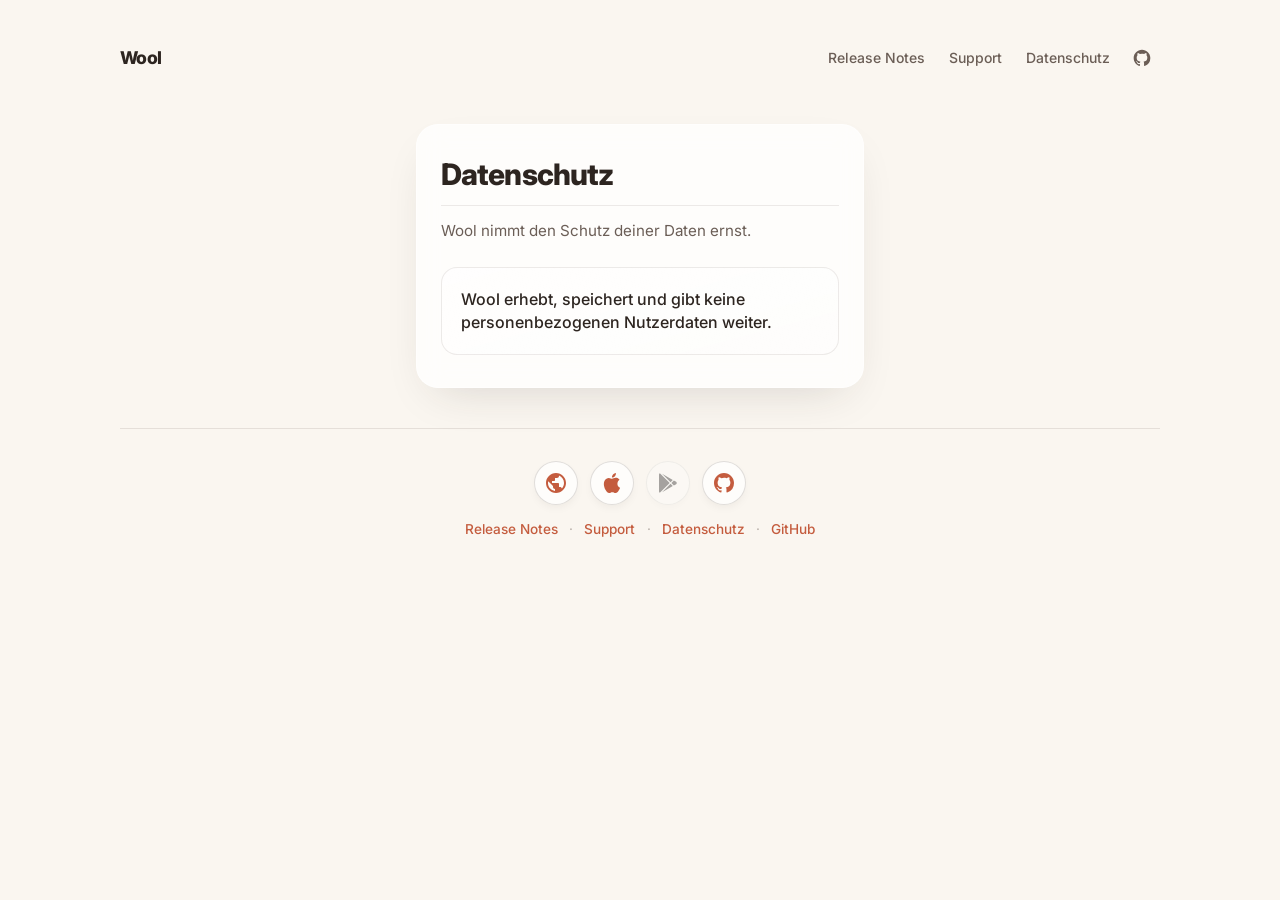
==== commit 803019e4: "update" ====
--- a/www/privacy-policy/index.html
+++ b/www/privacy-policy/index.html
@@ -1,104 +1,165 @@
-<!DOCTYPE html>
+<!doctype html>
 <html lang="de">
-<head>
-    <meta charset="UTF-8">
-    <meta name="viewport" content="width=device-width, initial-scale=1.0">
-    <meta name="theme-color" content="#faf6f0">
-    <meta name="color-scheme" content="light dark">
+  <head>
+    <meta charset="UTF-8" />
+    <meta name="viewport" content="width=device-width, initial-scale=1.0" />
+    <meta name="theme-color" content="#faf6f0" />
+    <meta name="color-scheme" content="light dark" />
     <title>Datenschutz — Wool</title>
-    <link rel="icon" type="image/png" href="../img/app-icon.png">
-    <link rel="preconnect" href="https://fonts.googleapis.com">
-    <link rel="preconnect" href="https://fonts.gstatic.com" crossorigin>
-    <link href="https://fonts.googleapis.com/css2?family=Inter:wght@400;500;600;700;800&display=swap" rel="stylesheet">
-    <link rel="stylesheet" href="../marketing.css">
-</head>
-<body>
-    <svg xmlns="http://www.w3.org/2000/svg" width="0" height="0" class="svg-defs" aria-hidden="true" focusable="false">
-        <symbol id="sym-web" viewBox="0 0 24 24">
-            <path fill="currentColor" d="M12 2C6.48 2 2 6.48 2 12s4.48 10 10 10 10-4.48 10-10S17.52 2 12 2zm-1 17.93c-3.95-.49-7-3.85-7-7.93 0-.62.08-1.21.21-1.79L9 15v1c0 1.1.9 2 2 2v1.93zm6.9-2.54c-.26-.81-1-1.39-1.9-1.39h-1v-3c0-.55-.45-1-1-1H8v-2h2c.55 0 1-.45 1-1V7h2c1.1 0 2-.9 2-2v-.41c2.93 1.19 5 4.06 5 7.41 0 2.08-.8 3.97-2.1 5.39z"/>
-        </symbol>
-        <symbol id="sym-apple" viewBox="0 0 24 24">
-            <path fill="currentColor" d="M18.71 19.5c-.83 1.24-1.71 2.45-3.05 2.47-1.34.03-1.77-.79-3.29-.79-1.53 0-2 .77-3.27.82-1.31.05-2.3-1.32-3.14-2.53C4.25 17 2.94 12.45 4.7 9.39c.87-1.52 2.43-2.48 4.12-2.51 1.28-.02 2.5.87 3.29.87.78 0 2.26-1.07 3.81-.91.65.03 2.47.26 3.64 1.98-.09.06-2.17 1.28-2.15 3.81.03 3.02 2.65 4.03 2.68 4.04-.03.07-.42 1.44-1.38 2.83M13 3.5c.73-.83 1.94-1.46 2.94-1.5.13 1.17-.34 2.35-1.04 3.19-.69.85-1.83 1.51-2.95 1.42-.15-1.15.41-2.35 1.05-3.11z"/>
-        </symbol>
-        <symbol id="sym-play" viewBox="0 0 24 24">
-            <path fill="currentColor" d="M3 20.5V3.5C3 2.91 3.34 2.39 3.84 2.15L13.69 12 3.84 21.85C3.34 21.6 3 21.09 3 20.5zm13.81-5.38L6.05 21.34l8.49-8.49 2.27 2.27zm3.35-4.31c.34.27.59.69.59 1.19s-.22.9-.57 1.18l-2.29 1.32-2.5-2.5 2.5-2.5 2.27 1.31zM6.05 2.66l10.76 6.22-2.27 2.27-8.49-8.49z"/>
-        </symbol>
-        <symbol id="sym-github" viewBox="0 0 24 24">
-            <path fill="currentColor" d="M12 2C6.477 2 2 6.484 2 12.017c0 4.425 2.865 8.18 6.839 9.504.5.092.682-.217.682-.483 0-.237-.008-.868-.013-1.703-2.782.605-3.369-1.343-3.369-1.343-.454-1.158-1.11-1.466-1.11-1.466-.908-.62.069-.608.069-.608 1.003.07 1.531 1.032 1.531 1.032.892 1.53 2.341 1.088 2.91.832.092-.647.35-1.088.636-1.338-2.22-.253-4.555-1.113-4.555-4.951 0-1.093.39-1.988 1.029-2.688-.103-.253-.446-1.272.098-2.65 0 0 .84-.27 2.75 1.026A9.564 9.564 0 0112 6.844c.85.004 1.705.115 2.504.337 1.909-1.296 2.747-1.027 2.747-1.027.546 1.379.202 2.398.1 2.651.64.7 1.028 1.595 1.028 2.688 0 3.848-2.339 4.695-4.566 4.943.359.309.678.92.678 1.855 0 1.338-.012 2.419-.012 2.747 0 .268.18.58.688.482A10.019 10.019 0 0022 12.017C22 6.484 17.522 2 12 2z"/>
-        </symbol>
+    <link rel="icon" type="image/png" href="../img/app-icon.png" />
+    <link rel="preconnect" href="https://fonts.googleapis.com" />
+    <link rel="preconnect" href="https://fonts.gstatic.com" crossorigin />
+    <link
+      href="https://fonts.googleapis.com/css2?family=Inter:wght@400;500;600;700;800&display=swap"
+      rel="stylesheet"
+    />
+    <link rel="stylesheet" href="../marketing.css" />
+  </head>
+  <body>
+    <svg
+      xmlns="http://www.w3.org/2000/svg"
+      width="0"
+      height="0"
+      class="svg-defs"
+      aria-hidden="true"
+      focusable="false"
+    >
+      <symbol id="sym-web" viewBox="0 0 24 24">
+        <path
+          fill="currentColor"
+          d="M12 2C6.48 2 2 6.48 2 12s4.48 10 10 10 10-4.48 10-10S17.52 2 12 2zm-1 17.93c-3.95-.49-7-3.85-7-7.93 0-.62.08-1.21.21-1.79L9 15v1c0 1.1.9 2 2 2v1.93zm6.9-2.54c-.26-.81-1-1.39-1.9-1.39h-1v-3c0-.55-.45-1-1-1H8v-2h2c.55 0 1-.45 1-1V7h2c1.1 0 2-.9 2-2v-.41c2.93 1.19 5 4.06 5 7.41 0 2.08-.8 3.97-2.1 5.39z"
+        />
+      </symbol>
+      <symbol id="sym-apple" viewBox="0 0 24 24">
+        <path
+          fill="currentColor"
+          d="M18.71 19.5c-.83 1.24-1.71 2.45-3.05 2.47-1.34.03-1.77-.79-3.29-.79-1.53 0-2 .77-3.27.82-1.31.05-2.3-1.32-3.14-2.53C4.25 17 2.94 12.45 4.7 9.39c.87-1.52 2.43-2.48 4.12-2.51 1.28-.02 2.5.87 3.29.87.78 0 2.26-1.07 3.81-.91.65.03 2.47.26 3.64 1.98-.09.06-2.17 1.28-2.15 3.81.03 3.02 2.65 4.03 2.68 4.04-.03.07-.42 1.44-1.38 2.83M13 3.5c.73-.83 1.94-1.46 2.94-1.5.13 1.17-.34 2.35-1.04 3.19-.69.85-1.83 1.51-2.95 1.42-.15-1.15.41-2.35 1.05-3.11z"
+        />
+      </symbol>
+      <symbol id="sym-play" viewBox="0 0 24 24">
+        <path
+          fill="currentColor"
+          d="M3 20.5V3.5C3 2.91 3.34 2.39 3.84 2.15L13.69 12 3.84 21.85C3.34 21.6 3 21.09 3 20.5zm13.81-5.38L6.05 21.34l8.49-8.49 2.27 2.27zm3.35-4.31c.34.27.59.69.59 1.19s-.22.9-.57 1.18l-2.29 1.32-2.5-2.5 2.5-2.5 2.27 1.31zM6.05 2.66l10.76 6.22-2.27 2.27-8.49-8.49z"
+        />
+      </symbol>
+      <symbol id="sym-github" viewBox="0 0 24 24">
+        <path
+          fill="currentColor"
+          d="M12 2C6.477 2 2 6.484 2 12.017c0 4.425 2.865 8.18 6.839 9.504.5.092.682-.217.682-.483 0-.237-.008-.868-.013-1.703-2.782.605-3.369-1.343-3.369-1.343-.454-1.158-1.11-1.466-1.11-1.466-.908-.62.069-.608.069-.608 1.003.07 1.531 1.032 1.531 1.032.892 1.53 2.341 1.088 2.91.832.092-.647.35-1.088.636-1.338-2.22-.253-4.555-1.113-4.555-4.951 0-1.093.39-1.988 1.029-2.688-.103-.253-.446-1.272.098-2.65 0 0 .84-.27 2.75 1.026A9.564 9.564 0 0112 6.844c.85.004 1.705.115 2.504.337 1.909-1.296 2.747-1.027 2.747-1.027.546 1.379.202 2.398.1 2.651.64.7 1.028 1.595 1.028 2.688 0 3.848-2.339 4.695-4.566 4.943.359.309.678.92.678 1.855 0 1.338-.012 2.419-.012 2.747 0 .268.18.58.688.482A10.019 10.019 0 0022 12.017C22 6.484 17.522 2 12 2z"
+        />
+      </symbol>
     </svg>
     <div class="wrap">
-        <header class="site-header">
-            <a href="../" class="brand">Wool</a>
-            <nav class="nav-mini" aria-label="Kurznavigation">
-                <a href="../support-info/">Support</a>
-                <a href="../privacy-policy/">Datenschutz</a>
-                <a
-                    href="https://github.com/EliasSteffen/Wool"
-                    target="_blank"
-                    rel="noopener noreferrer"
-                    class="nav-icon-link"
-                    aria-label="GitHub"
-                >
-                    <svg width="20" height="20" viewBox="0 0 24 24" aria-hidden="true"><use href="#sym-github"/></svg>
-                </a>
-            </nav>
-        </header>
+      <header class="site-header">
+        <a href="../" class="brand">Wool</a>
+        <nav class="nav-mini" aria-label="Kurznavigation">
+          <a href="../release-notes/">Release Notes</a>
+          <a href="../support-info/">Support</a>
+          <a href="../privacy-policy/">Datenschutz</a>
+          <a
+            href="https://github.com/EliasSteffen/Wool"
+            target="_blank"
+            rel="noopener noreferrer"
+            class="nav-icon-link"
+            aria-label="GitHub"
+          >
+            <svg width="20" height="20" viewBox="0 0 24 24" aria-hidden="true">
+              <use href="#sym-github" />
+            </svg>
+          </a>
+        </nav>
+      </header>
 
-        <main>
-            <div class="legal-card legal-card--policy">
-                <h1>Datenschutz</h1>
-                <p class="legal-lead">Wool nimmt den Schutz deiner Daten ernst.</p>
-                <div class="legal-panel">
-                    <div class="legal-value">
-                        Wool erhebt, speichert und gibt keine personenbezogenen Nutzerdaten weiter.
-                    </div>
-                </div>
+      <main>
+        <div class="legal-card legal-card--policy">
+          <h1>Datenschutz</h1>
+          <p class="legal-lead">Wool nimmt den Schutz deiner Daten ernst.</p>
+          <div class="legal-panel">
+            <div class="legal-value">
+              Wool erhebt, speichert und gibt keine personenbezogenen
+              Nutzerdaten weiter.
             </div>
-        </main>
+          </div>
+        </div>
+      </main>
 
-        <footer class="site-footer">
-            <nav class="footer-stores" aria-label="Demo, Stores und GitHub">
-                <a class="footer-icon-link" href="../demo/" aria-label="Web-Demo">
-                    <svg width="24" height="24" viewBox="0 0 24 24" aria-hidden="true"><use href="#sym-web"/></svg>
-                </a>
-                <a class="footer-icon-link" href="https://apps.apple.com/de/app/wool/id6758386581" rel="noopener noreferrer" target="_blank" aria-label="App Store">
-                    <svg width="24" height="24" viewBox="0 0 24 24" aria-hidden="true"><use href="#sym-apple"/></svg>
-                </a>
-                <button type="button" class="footer-icon-link footer-icon-link--disabled js-play-soon" aria-label="Google Play: demnächst">
-                    <svg width="24" height="24" viewBox="0 0 24 24" aria-hidden="true"><use href="#sym-play"/></svg>
-                </button>
-                <a class="footer-icon-link" href="https://github.com/EliasSteffen/Wool" rel="noopener noreferrer" target="_blank" aria-label="GitHub">
-                    <svg width="24" height="24" viewBox="0 0 24 24" aria-hidden="true"><use href="#sym-github"/></svg>
-                </a>
-            </nav>
-            <p class="footer-meta">
-                <a href="../support-info/">Support</a>
-                <span class="sep">·</span>
-                <a href="../privacy-policy/">Datenschutz</a>
-                <span class="sep">·</span>
-                <a href="https://github.com/EliasSteffen/Wool" target="_blank" rel="noopener noreferrer">GitHub</a>
-            </p>
-        </footer>
+      <footer class="site-footer">
+        <nav class="footer-stores" aria-label="Demo, Stores und GitHub">
+          <a class="footer-icon-link" href="../demo/" aria-label="Web-Demo">
+            <svg width="24" height="24" viewBox="0 0 24 24" aria-hidden="true">
+              <use href="#sym-web" />
+            </svg>
+          </a>
+          <a
+            class="footer-icon-link"
+            href="https://apps.apple.com/de/app/wool/id6758386581"
+            rel="noopener noreferrer"
+            target="_blank"
+            aria-label="App Store"
+          >
+            <svg width="24" height="24" viewBox="0 0 24 24" aria-hidden="true">
+              <use href="#sym-apple" />
+            </svg>
+          </a>
+          <button
+            type="button"
+            class="footer-icon-link footer-icon-link--disabled js-play-soon"
+            aria-label="Google Play: demnächst"
+          >
+            <svg width="24" height="24" viewBox="0 0 24 24" aria-hidden="true">
+              <use href="#sym-play" />
+            </svg>
+          </button>
+          <a
+            class="footer-icon-link"
+            href="https://github.com/EliasSteffen/Wool"
+            rel="noopener noreferrer"
+            target="_blank"
+            aria-label="GitHub"
+          >
+            <svg width="24" height="24" viewBox="0 0 24 24" aria-hidden="true">
+              <use href="#sym-github" />
+            </svg>
+          </a>
+        </nav>
+        <p class="footer-meta">
+          <a href="../release-notes/">Release Notes</a>
+          <span class="sep">·</span>
+          <a href="../support-info/">Support</a>
+          <span class="sep">·</span>
+          <a href="../privacy-policy/">Datenschutz</a>
+          <span class="sep">·</span>
+          <a
+            href="https://github.com/EliasSteffen/Wool"
+            target="_blank"
+            rel="noopener noreferrer"
+            >GitHub</a
+          >
+        </p>
+      </footer>
     </div>
 
     <dialog id="play-soon-pop" class="popover-soon">
-        <p class="popover-soon__title">Coming soon</p>
-        <p class="popover-soon__text">Die Android-Version auf Google Play folgt.</p>
-        <form method="dialog">
-            <button type="submit" class="btn btn-primary popover-soon__close">OK</button>
-        </form>
+      <p class="popover-soon__title">Coming soon</p>
+      <p class="popover-soon__text">
+        Die Android-Version auf Google Play folgt.
+      </p>
+      <form method="dialog">
+        <button type="submit" class="btn btn-primary popover-soon__close">
+          OK
+        </button>
+      </form>
     </dialog>
     <script>
-        (function () {
-            var dlg = document.getElementById("play-soon-pop");
-            if (!dlg || typeof dlg.showModal !== "function") return;
-            document.querySelectorAll(".js-play-soon").forEach(function (btn) {
-                btn.addEventListener("click", function () {
-                    dlg.showModal();
-                });
-            });
-        })();
+      (function () {
+        var dlg = document.getElementById("play-soon-pop");
+        if (!dlg || typeof dlg.showModal !== "function") return;
+        document.querySelectorAll(".js-play-soon").forEach(function (btn) {
+          btn.addEventListener("click", function () {
+            dlg.showModal();
+          });
+        });
+      })();
     </script>
-</body>
+  </body>
 </html>
--- a/www/marketing.css
+++ b/www/marketing.css
@@ -1031,3 +1031,81 @@
 .legal-card--policy .legal-panel {
   margin-top: 0.25rem;
 }
+
+/* ─── Release notes ──────────────────────────────────────────────── */
+.release-list {
+  list-style: none;
+  margin: 0;
+  padding: 0;
+  display: flex;
+  flex-direction: column;
+  gap: 1.5rem;
+}
+
+.release-entry {
+  padding: 1.25rem 1.2rem;
+  border-radius: 16px;
+  border: 1px solid rgba(107, 94, 86, 0.12);
+  background: linear-gradient(
+    165deg,
+    rgba(255, 255, 255, 0.55) 0%,
+    rgba(255, 255, 255, 0.12) 100%
+  );
+}
+
+@media (prefers-color-scheme: dark) {
+  .release-entry {
+    border-color: rgba(255, 255, 255, 0.08);
+    background: linear-gradient(
+      165deg,
+      rgba(50, 44, 40, 0.88) 0%,
+      rgba(28, 24, 22, 0.55) 100%
+    );
+  }
+}
+
+.release-entry__head {
+  display: flex;
+  align-items: center;
+  gap: 0.6rem;
+  margin-bottom: 0.5rem;
+}
+
+.release-badge {
+  font-size: 0.72rem;
+  font-weight: 700;
+  letter-spacing: 0.04em;
+  color: var(--accent);
+  background: var(--accent-soft);
+  padding: 0.22rem 0.6rem;
+  border-radius: 999px;
+}
+
+.release-date {
+  font-size: 0.78rem;
+  font-weight: 600;
+  color: var(--muted);
+}
+
+.release-entry__title {
+  margin: 0 0 0.65rem;
+  font-size: 1.05rem;
+  font-weight: 700;
+  color: var(--deep);
+}
+
+.release-changes {
+  margin: 0;
+  padding-left: 1.15rem;
+  color: var(--deep);
+}
+
+.release-changes li {
+  font-size: 0.92rem;
+  line-height: 1.55;
+  margin-bottom: 0.4rem;
+}
+
+.release-changes li:last-child {
+  margin-bottom: 0;
+}
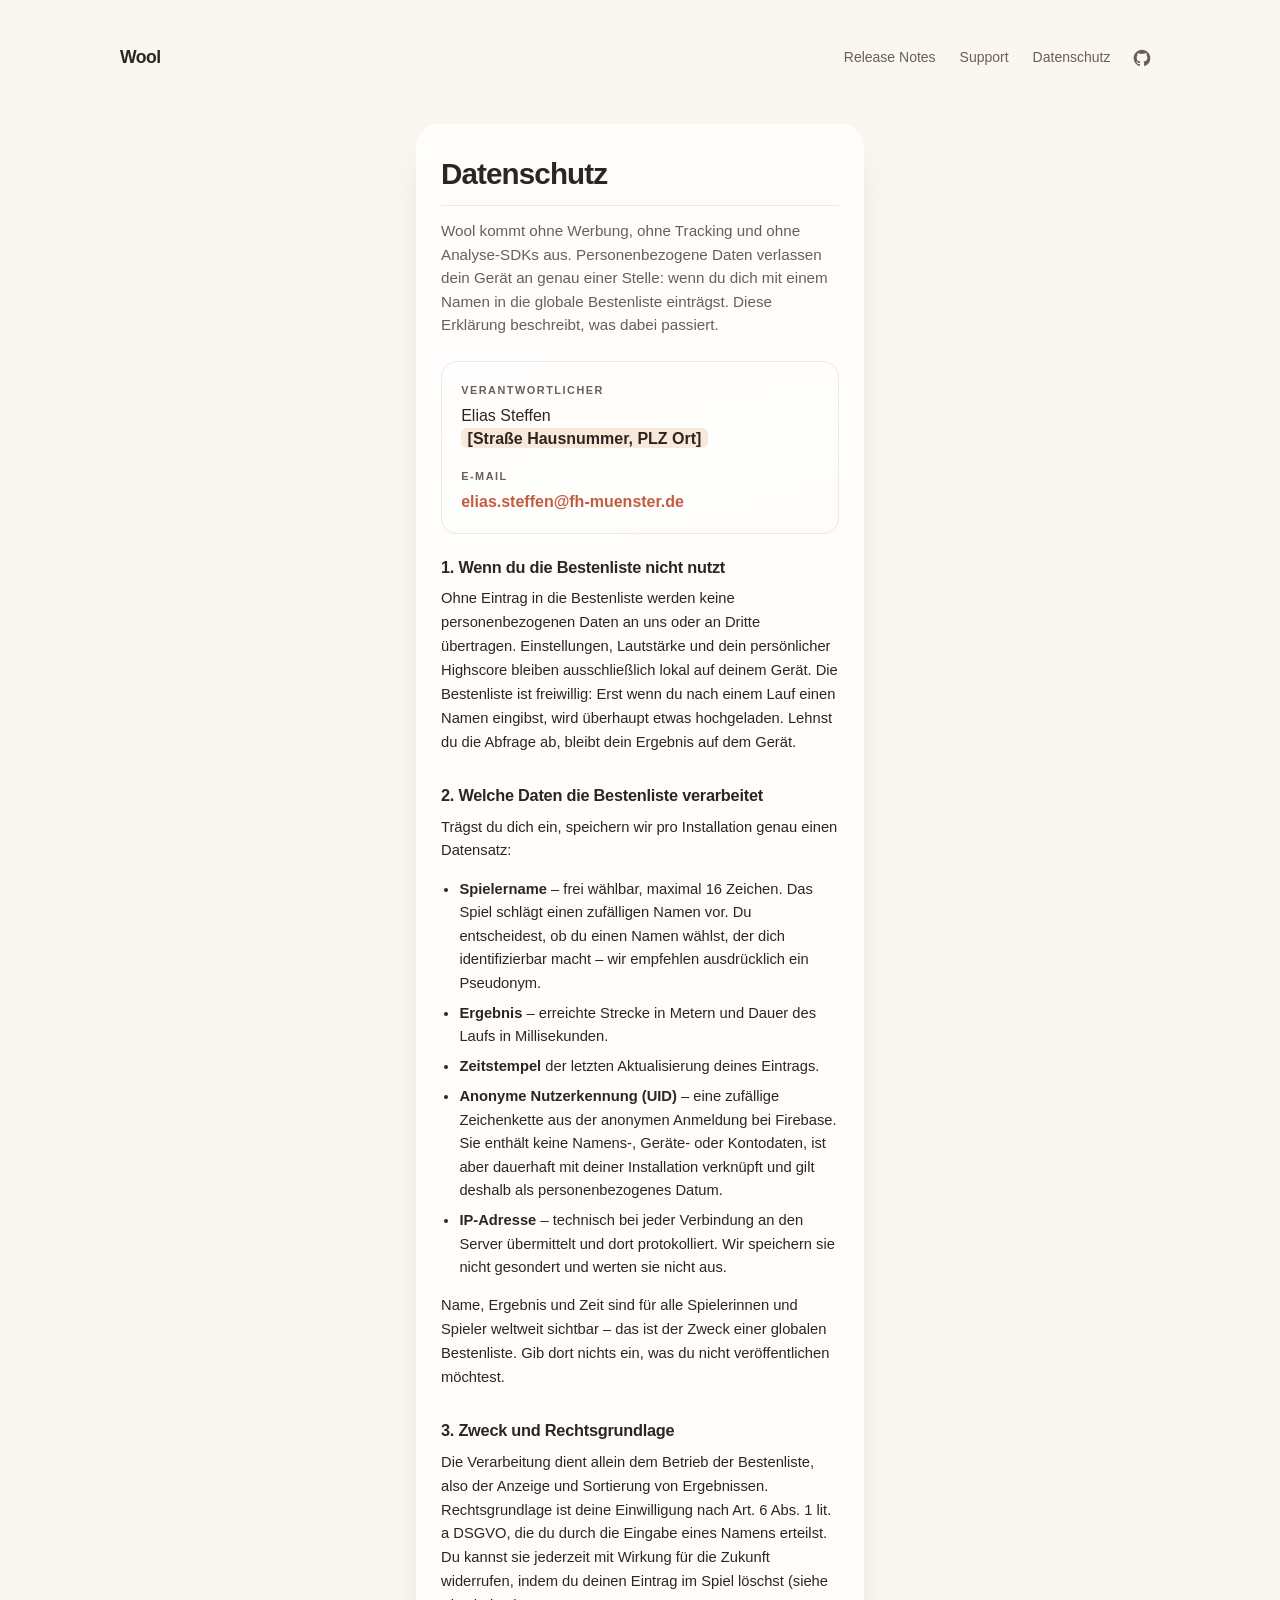
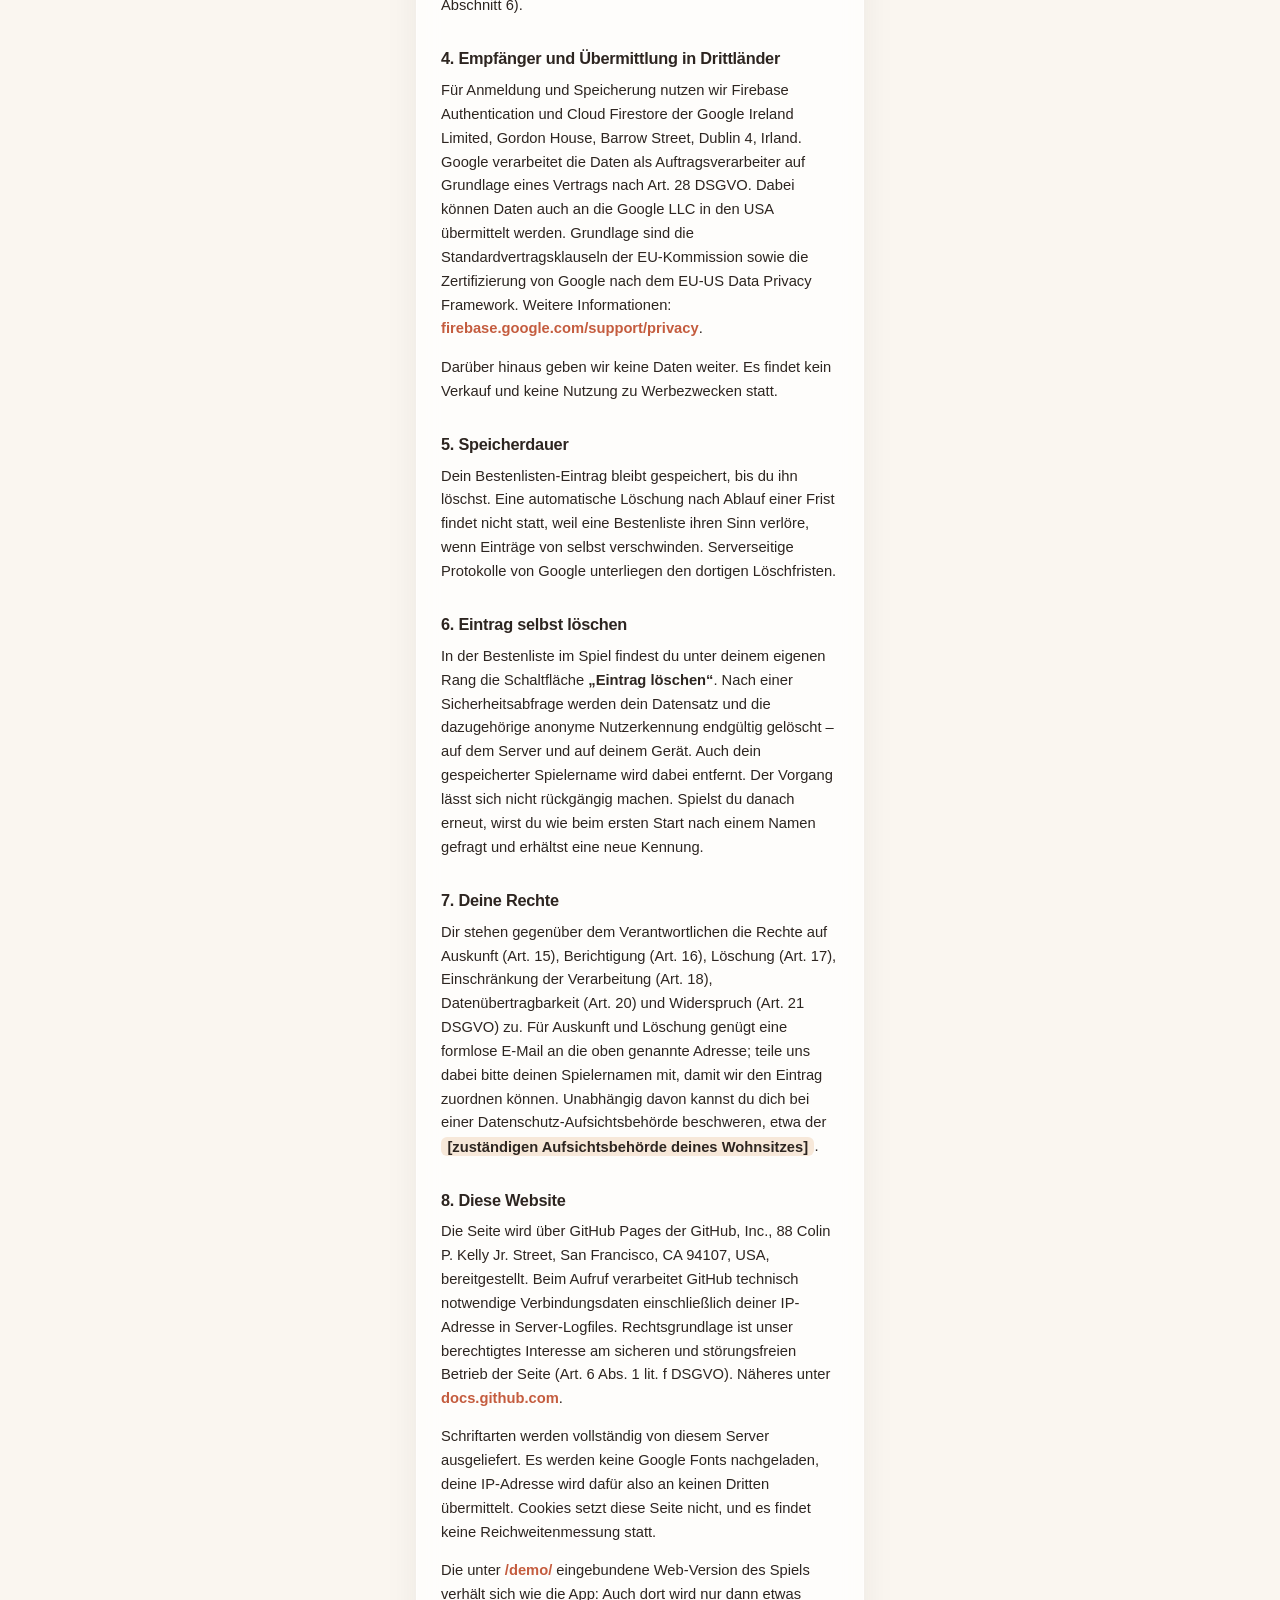
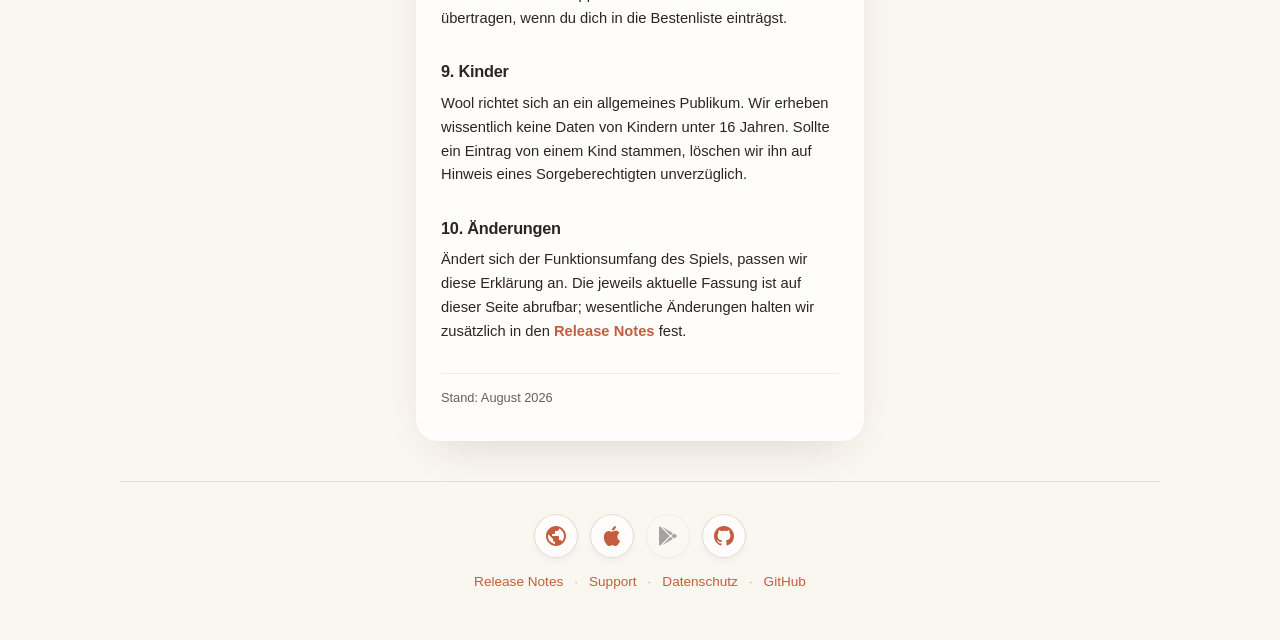
==== commit f7203c0b: "performance update" ====
--- a/www/privacy-policy/index.html
+++ b/www/privacy-policy/index.html
@@ -7,12 +7,7 @@
     <meta name="color-scheme" content="light dark" />
     <title>Datenschutz — Wool</title>
     <link rel="icon" type="image/png" href="../img/app-icon.png" />
-    <link rel="preconnect" href="https://fonts.googleapis.com" />
-    <link rel="preconnect" href="https://fonts.gstatic.com" crossorigin />
-    <link
-      href="https://fonts.googleapis.com/css2?family=Inter:wght@400;500;600;700;800&display=swap"
-      rel="stylesheet"
-    />
+    <link rel="stylesheet" href="../fonts.css" />
     <link rel="stylesheet" href="../marketing.css" />
   </head>
   <body>
@@ -73,13 +68,189 @@
       <main>
         <div class="legal-card legal-card--policy">
           <h1>Datenschutz</h1>
-          <p class="legal-lead">Wool nimmt den Schutz deiner Daten ernst.</p>
+          <p class="legal-lead">
+            Wool kommt ohne Werbung, ohne Tracking und ohne Analyse-SDKs aus.
+            Personenbezogene Daten verlassen dein Gerät an genau einer Stelle:
+            wenn du dich mit einem Namen in die globale Bestenliste einträgst.
+            Diese Erklärung beschreibt, was dabei passiert.
+          </p>
+
           <div class="legal-panel">
+            <div class="legal-label">Verantwortlicher</div>
             <div class="legal-value">
-              Wool erhebt, speichert und gibt keine personenbezogenen
-              Nutzerdaten weiter.
+              Elias Steffen<br />
+              <span class="legal-todo">[Straße Hausnummer, PLZ Ort]</span>
+            </div>
+            <div class="legal-label">E-Mail</div>
+            <div class="legal-value">
+              <a href="mailto:elias.steffen@fh-muenster.de"
+                >elias.steffen@fh-muenster.de</a
+              >
             </div>
           </div>
+
+          <h2>1. Wenn du die Bestenliste nicht nutzt</h2>
+          <p class="legal-prose">
+            Ohne Eintrag in die Bestenliste werden keine personenbezogenen Daten
+            an uns oder an Dritte übertragen. Einstellungen, Lautstärke und dein
+            persönlicher Highscore bleiben ausschließlich lokal auf deinem
+            Gerät. Die Bestenliste ist freiwillig: Erst wenn du nach einem Lauf
+            einen Namen eingibst, wird überhaupt etwas hochgeladen. Lehnst du
+            die Abfrage ab, bleibt dein Ergebnis auf dem Gerät.
+          </p>
+
+          <h2>2. Welche Daten die Bestenliste verarbeitet</h2>
+          <p class="legal-prose">
+            Trägst du dich ein, speichern wir pro Installation genau einen
+            Datensatz:
+          </p>
+          <ul class="legal-list">
+            <li>
+              <strong>Spielername</strong> – frei wählbar, maximal 16 Zeichen.
+              Das Spiel schlägt einen zufälligen Namen vor. Du entscheidest, ob
+              du einen Namen wählst, der dich identifizierbar macht – wir
+              empfehlen ausdrücklich ein Pseudonym.
+            </li>
+            <li>
+              <strong>Ergebnis</strong> – erreichte Strecke in Metern und Dauer
+              des Laufs in Millisekunden.
+            </li>
+            <li>
+              <strong>Zeitstempel</strong> der letzten Aktualisierung deines
+              Eintrags.
+            </li>
+            <li>
+              <strong>Anonyme Nutzerkennung (UID)</strong> – eine zufällige
+              Zeichenkette aus der anonymen Anmeldung bei Firebase. Sie enthält
+              keine Namens-, Geräte- oder Kontodaten, ist aber dauerhaft mit
+              deiner Installation verknüpft und gilt deshalb als
+              personenbezogenes Datum.
+            </li>
+            <li>
+              <strong>IP-Adresse</strong> – technisch bei jeder Verbindung an
+              den Server übermittelt und dort protokolliert. Wir speichern sie
+              nicht gesondert und werten sie nicht aus.
+            </li>
+          </ul>
+          <p class="legal-prose">
+            Name, Ergebnis und Zeit sind für alle Spielerinnen und Spieler
+            weltweit sichtbar – das ist der Zweck einer globalen Bestenliste.
+            Gib dort nichts ein, was du nicht veröffentlichen möchtest.
+          </p>
+
+          <h2>3. Zweck und Rechtsgrundlage</h2>
+          <p class="legal-prose">
+            Die Verarbeitung dient allein dem Betrieb der Bestenliste, also der
+            Anzeige und Sortierung von Ergebnissen. Rechtsgrundlage ist deine
+            Einwilligung nach Art. 6 Abs. 1 lit. a DSGVO, die du durch die
+            Eingabe eines Namens erteilst. Du kannst sie jederzeit mit Wirkung
+            für die Zukunft widerrufen, indem du deinen Eintrag im Spiel löschst
+            (siehe Abschnitt 6).
+          </p>
+
+          <h2>4. Empfänger und Übermittlung in Drittländer</h2>
+          <p class="legal-prose">
+            Für Anmeldung und Speicherung nutzen wir Firebase Authentication und
+            Cloud Firestore der Google Ireland Limited, Gordon House, Barrow
+            Street, Dublin 4, Irland. Google verarbeitet die Daten als
+            Auftragsverarbeiter auf Grundlage eines Vertrags nach Art. 28 DSGVO.
+            Dabei können Daten auch an die Google LLC in den USA übermittelt
+            werden. Grundlage sind die Standardvertragsklauseln der
+            EU-Kommission sowie die Zertifizierung von Google nach dem
+            EU-US Data Privacy Framework. Weitere Informationen:
+            <a
+              href="https://firebase.google.com/support/privacy"
+              target="_blank"
+              rel="noopener noreferrer"
+              >firebase.google.com/support/privacy</a
+            >.
+          </p>
+          <p class="legal-prose">
+            Darüber hinaus geben wir keine Daten weiter. Es findet kein Verkauf
+            und keine Nutzung zu Werbezwecken statt.
+          </p>
+
+          <h2>5. Speicherdauer</h2>
+          <p class="legal-prose">
+            Dein Bestenlisten-Eintrag bleibt gespeichert, bis du ihn löschst.
+            Eine automatische Löschung nach Ablauf einer Frist findet nicht
+            statt, weil eine Bestenliste ihren Sinn verlöre, wenn Einträge von
+            selbst verschwinden. Serverseitige Protokolle von Google
+            unterliegen den dortigen Löschfristen.
+          </p>
+
+          <h2>6. Eintrag selbst löschen</h2>
+          <p class="legal-prose">
+            In der Bestenliste im Spiel findest du unter deinem eigenen Rang die
+            Schaltfläche <strong>„Eintrag löschen“</strong>. Nach einer
+            Sicherheitsabfrage werden dein Datensatz und die dazugehörige
+            anonyme Nutzerkennung endgültig gelöscht – auf dem Server und auf
+            deinem Gerät. Auch dein gespeicherter Spielername wird dabei
+            entfernt. Der Vorgang lässt sich nicht rückgängig machen. Spielst du
+            danach erneut, wirst du wie beim ersten Start nach einem Namen
+            gefragt und erhältst eine neue Kennung.
+          </p>
+
+          <h2>7. Deine Rechte</h2>
+          <p class="legal-prose">
+            Dir stehen gegenüber dem Verantwortlichen die Rechte auf Auskunft
+            (Art. 15), Berichtigung (Art. 16), Löschung (Art. 17),
+            Einschränkung der Verarbeitung (Art. 18), Datenübertragbarkeit
+            (Art. 20) und Widerspruch (Art. 21 DSGVO) zu. Für Auskunft und
+            Löschung genügt eine formlose E-Mail an die oben genannte Adresse;
+            teile uns dabei bitte deinen Spielernamen mit, damit wir den
+            Eintrag zuordnen können. Unabhängig davon kannst du dich bei einer
+            Datenschutz-Aufsichtsbehörde beschweren, etwa der
+            <span class="legal-todo"
+              >[zuständigen Aufsichtsbehörde deines Wohnsitzes]</span
+            >.
+          </p>
+
+          <h2>8. Diese Website</h2>
+          <p class="legal-prose">
+            Die Seite wird über GitHub Pages der GitHub, Inc., 88 Colin P.
+            Kelly Jr. Street, San Francisco, CA 94107, USA, bereitgestellt. Beim
+            Aufruf verarbeitet GitHub technisch notwendige Verbindungsdaten
+            einschließlich deiner IP-Adresse in Server-Logfiles.
+            Rechtsgrundlage ist unser berechtigtes Interesse am sicheren und
+            störungsfreien Betrieb der Seite (Art. 6 Abs. 1 lit. f DSGVO).
+            Näheres unter
+            <a
+              href="https://docs.github.com/site-policy/privacy-policies/github-general-privacy-statement"
+              target="_blank"
+              rel="noopener noreferrer"
+              >docs.github.com</a
+            >.
+          </p>
+          <p class="legal-prose">
+            Schriftarten werden vollständig von diesem Server ausgeliefert. Es
+            werden keine Google Fonts nachgeladen, deine IP-Adresse wird dafür
+            also an keinen Dritten übermittelt. Cookies setzt diese Seite nicht,
+            und es findet keine Reichweitenmessung statt.
+          </p>
+          <p class="legal-prose">
+            Die unter <a href="../demo/">/demo/</a> eingebundene Web-Version des
+            Spiels verhält sich wie die App: Auch dort wird nur dann etwas
+            übertragen, wenn du dich in die Bestenliste einträgst.
+          </p>
+
+          <h2>9. Kinder</h2>
+          <p class="legal-prose">
+            Wool richtet sich an ein allgemeines Publikum. Wir erheben wissentlich
+            keine Daten von Kindern unter 16 Jahren. Sollte ein Eintrag von einem
+            Kind stammen, löschen wir ihn auf Hinweis eines Sorgeberechtigten
+            unverzüglich.
+          </p>
+
+          <h2>10. Änderungen</h2>
+          <p class="legal-prose">
+            Ändert sich der Funktionsumfang des Spiels, passen wir diese
+            Erklärung an. Die jeweils aktuelle Fassung ist auf dieser Seite
+            abrufbar; wesentliche Änderungen halten wir zusätzlich in den
+            <a href="../release-notes/">Release Notes</a> fest.
+          </p>
+
+          <p class="legal-updated">Stand: August 2026</p>
         </div>
       </main>
 
--- a/www/marketing.css
+++ b/www/marketing.css
@@ -1032,6 +1032,89 @@
   margin-top: 0.25rem;
 }
 
+.legal-card--policy h2 {
+  margin: 1.9rem 0 0.6rem;
+  font-size: 1.02rem;
+  font-weight: 700;
+  letter-spacing: -0.015em;
+  line-height: 1.3;
+  color: var(--deep);
+}
+
+.legal-card--policy h2:first-of-type {
+  margin-top: 1.4rem;
+}
+
+.legal-card--policy h3 {
+  margin: 1.1rem 0 0.45rem;
+  font-size: 0.9rem;
+  font-weight: 700;
+  color: var(--deep);
+}
+
+.legal-prose {
+  margin: 0 0 0.9rem;
+  font-size: 0.92rem;
+  line-height: 1.62;
+  color: var(--deep);
+}
+
+.legal-prose:last-child {
+  margin-bottom: 0;
+}
+
+.legal-prose a,
+.legal-list a {
+  color: var(--accent);
+  font-weight: 600;
+  text-decoration: none;
+}
+
+.legal-prose a:hover,
+.legal-list a:hover {
+  text-decoration: underline;
+}
+
+.legal-list {
+  margin: 0 0 0.9rem;
+  padding-left: 1.15rem;
+  color: var(--deep);
+}
+
+.legal-list li {
+  font-size: 0.92rem;
+  line-height: 1.6;
+  margin-bottom: 0.4rem;
+}
+
+.legal-list li:last-child {
+  margin-bottom: 0;
+}
+
+/* Marks a value the developer still has to fill in, so an incomplete notice is
+   obvious on the page rather than only in the source. */
+.legal-todo {
+  font-weight: 700;
+  padding: 0.1rem 0.4rem;
+  border-radius: 6px;
+  background: rgba(214, 138, 60, 0.18);
+  color: var(--deep);
+}
+
+.legal-updated {
+  margin: 1.8rem 0 0;
+  padding-top: 0.9rem;
+  border-top: 1px solid rgba(107, 94, 86, 0.12);
+  font-size: 0.8rem;
+  color: var(--muted);
+}
+
+@media (prefers-color-scheme: dark) {
+  .legal-updated {
+    border-top-color: rgba(255, 255, 255, 0.08);
+  }
+}
+
 /* ─── Release notes ──────────────────────────────────────────────── */
 .release-list {
   list-style: none;
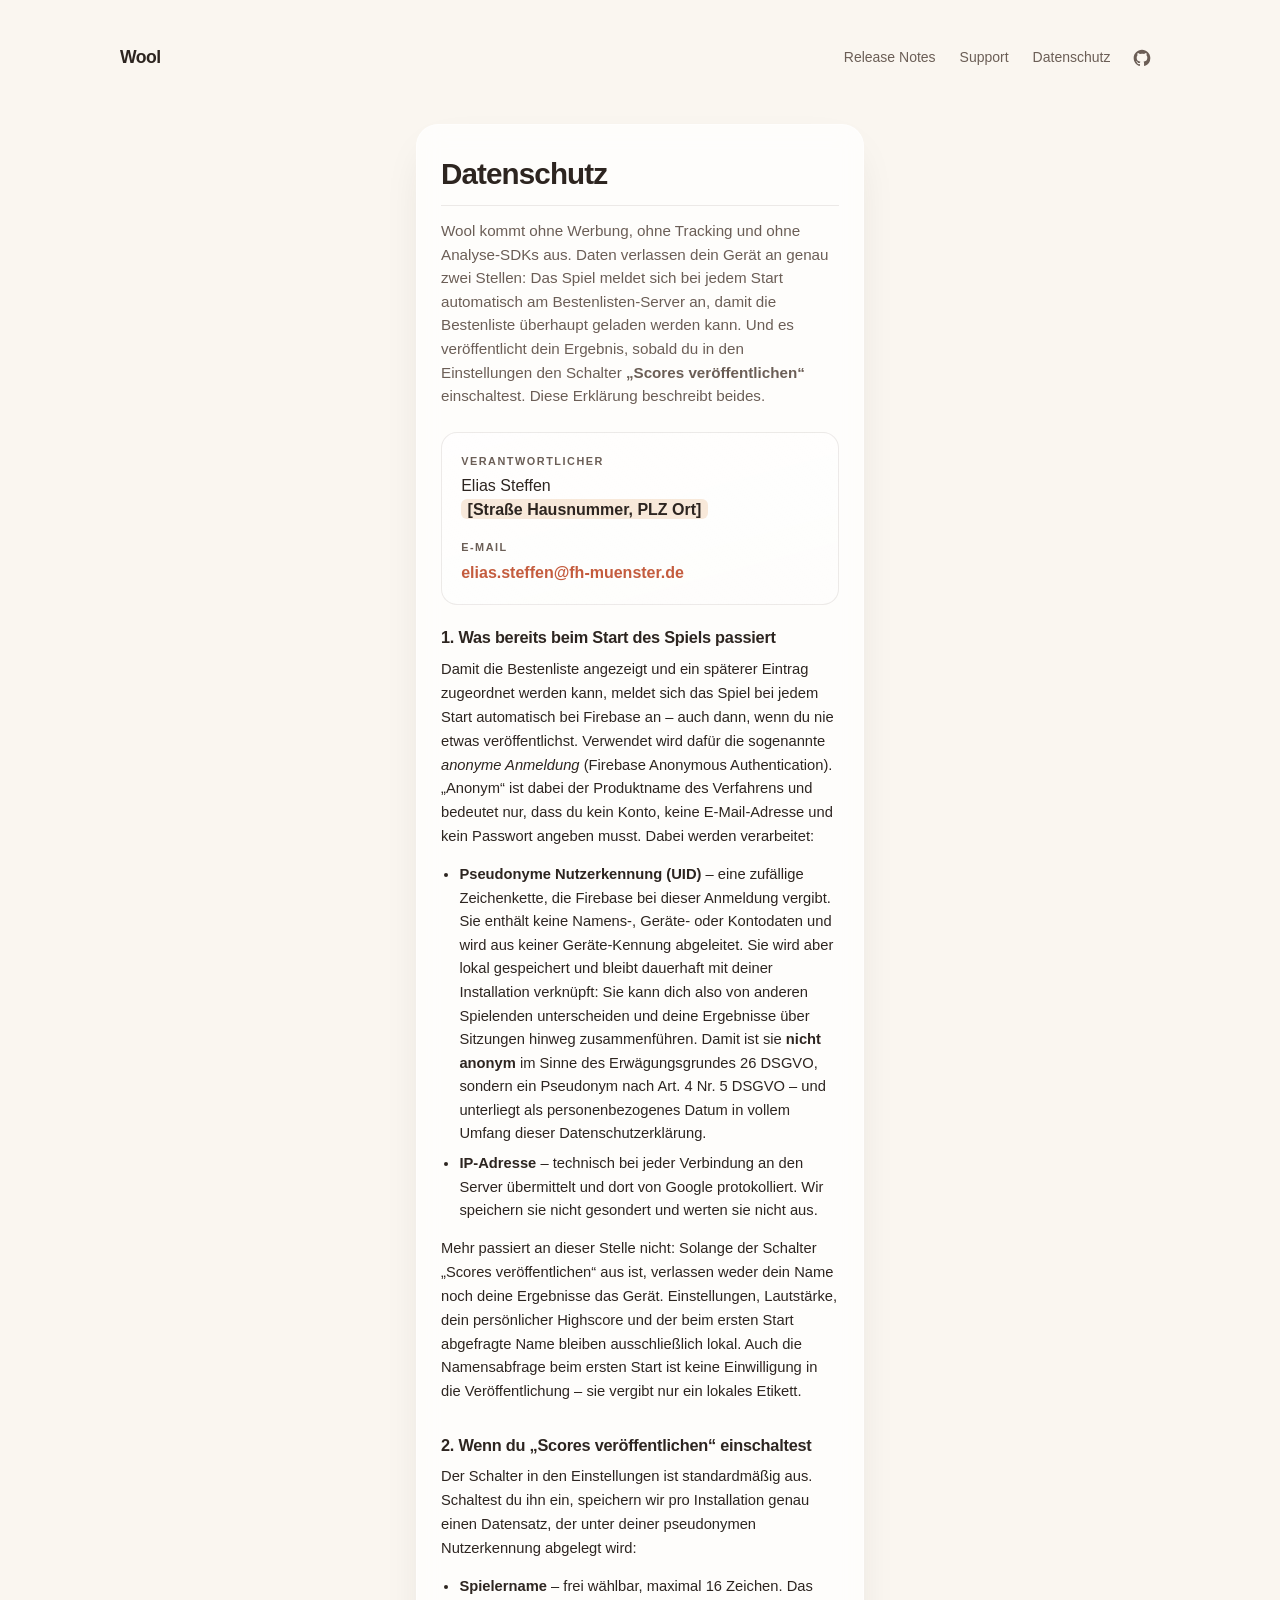
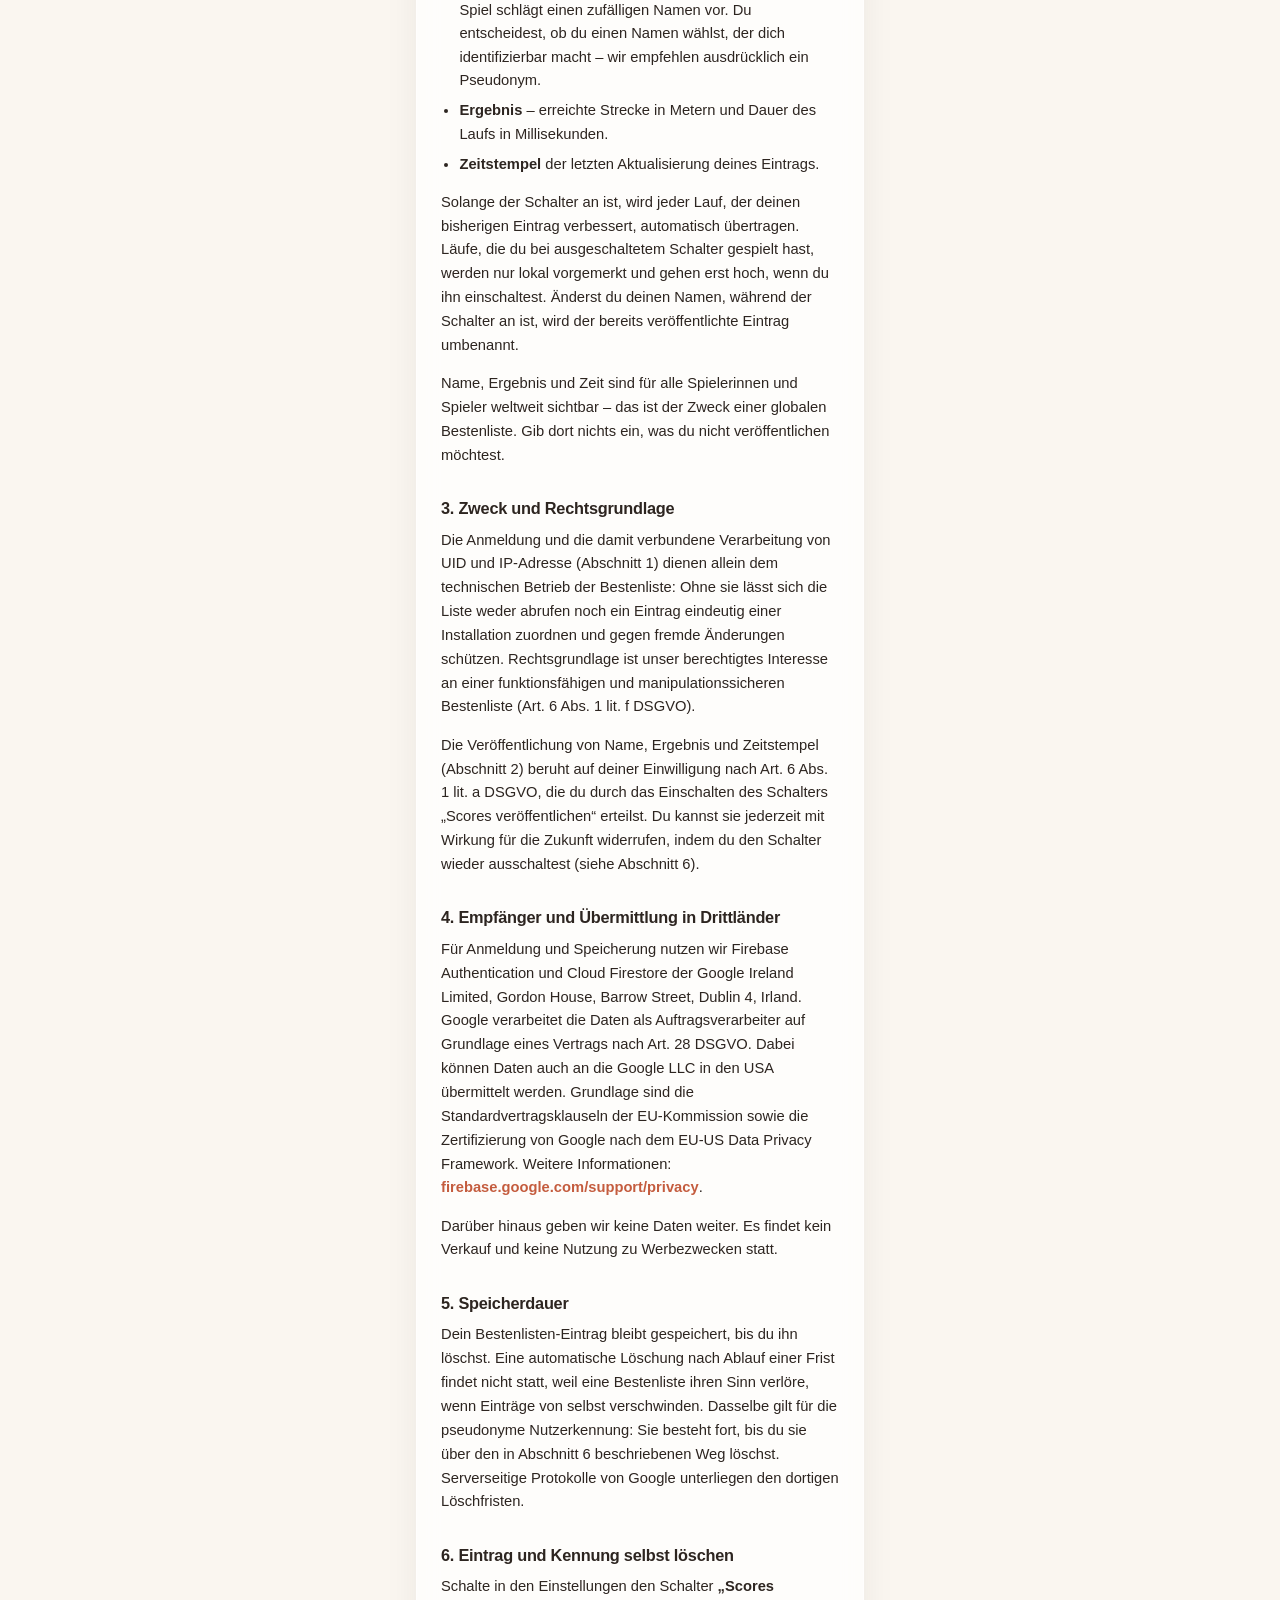
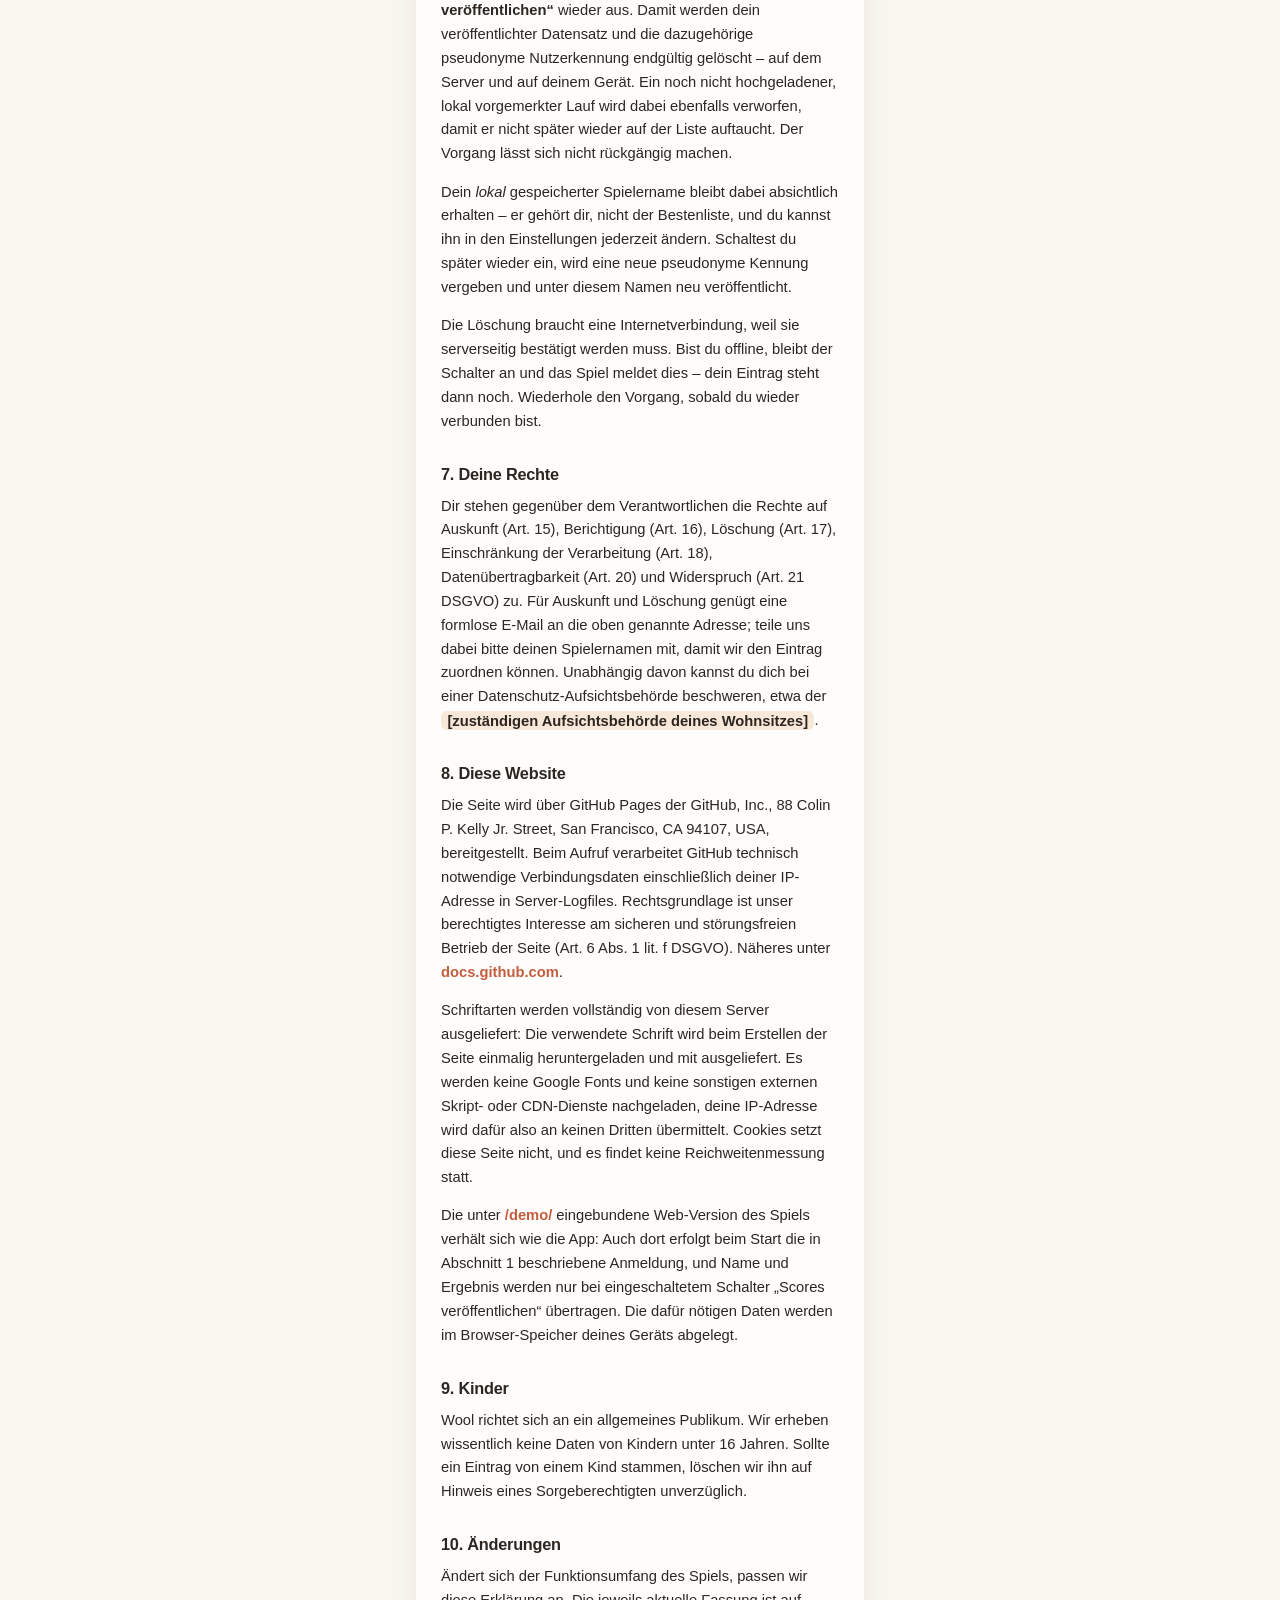
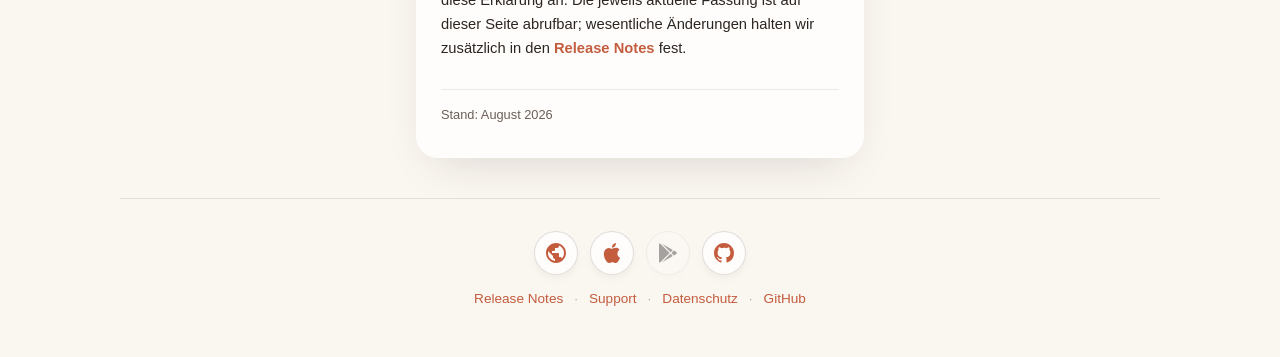
==== commit 4228a82a: "update privacy-policy" ====
--- a/www/privacy-policy/index.html
+++ b/www/privacy-policy/index.html
@@ -70,9 +70,12 @@
           <h1>Datenschutz</h1>
           <p class="legal-lead">
             Wool kommt ohne Werbung, ohne Tracking und ohne Analyse-SDKs aus.
-            Personenbezogene Daten verlassen dein Gerät an genau einer Stelle:
-            wenn du dich mit einem Namen in die globale Bestenliste einträgst.
-            Diese Erklärung beschreibt, was dabei passiert.
+            Daten verlassen dein Gerät an genau zwei Stellen: Das Spiel meldet
+            sich bei jedem Start automatisch am Bestenlisten-Server an, damit
+            die Bestenliste überhaupt geladen werden kann. Und es veröffentlicht
+            dein Ergebnis, sobald du in den Einstellungen den Schalter
+            <strong>„Scores veröffentlichen“</strong> einschaltest. Diese
+            Erklärung beschreibt beides.
           </p>
 
           <div class="legal-panel">
@@ -89,20 +92,52 @@
             </div>
           </div>
 
-          <h2>1. Wenn du die Bestenliste nicht nutzt</h2>
-          <p class="legal-prose">
-            Ohne Eintrag in die Bestenliste werden keine personenbezogenen Daten
-            an uns oder an Dritte übertragen. Einstellungen, Lautstärke und dein
-            persönlicher Highscore bleiben ausschließlich lokal auf deinem
-            Gerät. Die Bestenliste ist freiwillig: Erst wenn du nach einem Lauf
-            einen Namen eingibst, wird überhaupt etwas hochgeladen. Lehnst du
-            die Abfrage ab, bleibt dein Ergebnis auf dem Gerät.
-          </p>
-
-          <h2>2. Welche Daten die Bestenliste verarbeitet</h2>
-          <p class="legal-prose">
-            Trägst du dich ein, speichern wir pro Installation genau einen
-            Datensatz:
+          <h2>1. Was bereits beim Start des Spiels passiert</h2>
+          <p class="legal-prose">
+            Damit die Bestenliste angezeigt und ein späterer Eintrag
+            zugeordnet werden kann, meldet sich das Spiel bei jedem Start
+            automatisch bei Firebase an – auch dann, wenn du nie etwas
+            veröffentlichst. Verwendet wird dafür die sogenannte
+            <em>anonyme Anmeldung</em> (Firebase Anonymous Authentication).
+            „Anonym“ ist dabei der Produktname des Verfahrens und bedeutet nur,
+            dass du kein Konto, keine E-Mail-Adresse und kein Passwort angeben
+            musst. Dabei werden verarbeitet:
+          </p>
+          <ul class="legal-list">
+            <li>
+              <strong>Pseudonyme Nutzerkennung (UID)</strong> – eine zufällige
+              Zeichenkette, die Firebase bei dieser Anmeldung vergibt. Sie
+              enthält keine Namens-, Geräte- oder Kontodaten und wird aus keiner
+              Geräte-Kennung abgeleitet. Sie wird aber lokal gespeichert und
+              bleibt dauerhaft mit deiner Installation verknüpft: Sie kann dich
+              also von anderen Spielenden unterscheiden und deine Ergebnisse
+              über Sitzungen hinweg zusammenführen. Damit ist sie
+              <strong>nicht anonym</strong> im Sinne des Erwägungsgrundes 26
+              DSGVO, sondern ein Pseudonym nach Art. 4 Nr. 5 DSGVO – und
+              unterliegt als personenbezogenes Datum in vollem Umfang dieser
+              Datenschutzerklärung.
+            </li>
+            <li>
+              <strong>IP-Adresse</strong> – technisch bei jeder Verbindung an
+              den Server übermittelt und dort von Google protokolliert. Wir
+              speichern sie nicht gesondert und werten sie nicht aus.
+            </li>
+          </ul>
+          <p class="legal-prose">
+            Mehr passiert an dieser Stelle nicht: Solange der Schalter „Scores
+            veröffentlichen“ aus ist, verlassen weder dein Name noch deine
+            Ergebnisse das Gerät. Einstellungen, Lautstärke, dein persönlicher
+            Highscore und der beim ersten Start abgefragte Name bleiben
+            ausschließlich lokal. Auch die Namensabfrage beim ersten Start ist
+            keine Einwilligung in die Veröffentlichung – sie vergibt nur ein
+            lokales Etikett.
+          </p>
+
+          <h2>2. Wenn du „Scores veröffentlichen“ einschaltest</h2>
+          <p class="legal-prose">
+            Der Schalter in den Einstellungen ist standardmäßig aus. Schaltest
+            du ihn ein, speichern wir pro Installation genau einen Datensatz,
+            der unter deiner pseudonymen Nutzerkennung abgelegt wird:
           </p>
           <ul class="legal-list">
             <li>
@@ -119,19 +154,15 @@
               <strong>Zeitstempel</strong> der letzten Aktualisierung deines
               Eintrags.
             </li>
-            <li>
-              <strong>Anonyme Nutzerkennung (UID)</strong> – eine zufällige
-              Zeichenkette aus der anonymen Anmeldung bei Firebase. Sie enthält
-              keine Namens-, Geräte- oder Kontodaten, ist aber dauerhaft mit
-              deiner Installation verknüpft und gilt deshalb als
-              personenbezogenes Datum.
-            </li>
-            <li>
-              <strong>IP-Adresse</strong> – technisch bei jeder Verbindung an
-              den Server übermittelt und dort protokolliert. Wir speichern sie
-              nicht gesondert und werten sie nicht aus.
-            </li>
           </ul>
+          <p class="legal-prose">
+            Solange der Schalter an ist, wird jeder Lauf, der deinen bisherigen
+            Eintrag verbessert, automatisch übertragen. Läufe, die du bei
+            ausgeschaltetem Schalter gespielt hast, werden nur lokal
+            vorgemerkt und gehen erst hoch, wenn du ihn einschaltest. Änderst du
+            deinen Namen, während der Schalter an ist, wird der bereits
+            veröffentlichte Eintrag umbenannt.
+          </p>
           <p class="legal-prose">
             Name, Ergebnis und Zeit sind für alle Spielerinnen und Spieler
             weltweit sichtbar – das ist der Zweck einer globalen Bestenliste.
@@ -140,11 +171,20 @@
 
           <h2>3. Zweck und Rechtsgrundlage</h2>
           <p class="legal-prose">
-            Die Verarbeitung dient allein dem Betrieb der Bestenliste, also der
-            Anzeige und Sortierung von Ergebnissen. Rechtsgrundlage ist deine
-            Einwilligung nach Art. 6 Abs. 1 lit. a DSGVO, die du durch die
-            Eingabe eines Namens erteilst. Du kannst sie jederzeit mit Wirkung
-            für die Zukunft widerrufen, indem du deinen Eintrag im Spiel löschst
+            Die Anmeldung und die damit verbundene Verarbeitung von UID
+            und IP-Adresse (Abschnitt 1) dienen allein dem technischen Betrieb
+            der Bestenliste: Ohne sie lässt sich die Liste weder abrufen noch
+            ein Eintrag eindeutig einer Installation zuordnen und gegen fremde
+            Änderungen schützen. Rechtsgrundlage ist unser berechtigtes
+            Interesse an einer funktionsfähigen und manipulationssicheren
+            Bestenliste (Art. 6 Abs. 1 lit. f DSGVO).
+          </p>
+          <p class="legal-prose">
+            Die Veröffentlichung von Name, Ergebnis und Zeitstempel
+            (Abschnitt 2) beruht auf deiner Einwilligung nach Art. 6 Abs. 1
+            lit. a DSGVO, die du durch das Einschalten des Schalters „Scores
+            veröffentlichen“ erteilst. Du kannst sie jederzeit mit Wirkung für
+            die Zukunft widerrufen, indem du den Schalter wieder ausschaltest
             (siehe Abschnitt 6).
           </p>
 
@@ -175,20 +215,34 @@
             Dein Bestenlisten-Eintrag bleibt gespeichert, bis du ihn löschst.
             Eine automatische Löschung nach Ablauf einer Frist findet nicht
             statt, weil eine Bestenliste ihren Sinn verlöre, wenn Einträge von
-            selbst verschwinden. Serverseitige Protokolle von Google
-            unterliegen den dortigen Löschfristen.
-          </p>
-
-          <h2>6. Eintrag selbst löschen</h2>
-          <p class="legal-prose">
-            In der Bestenliste im Spiel findest du unter deinem eigenen Rang die
-            Schaltfläche <strong>„Eintrag löschen“</strong>. Nach einer
-            Sicherheitsabfrage werden dein Datensatz und die dazugehörige
-            anonyme Nutzerkennung endgültig gelöscht – auf dem Server und auf
-            deinem Gerät. Auch dein gespeicherter Spielername wird dabei
-            entfernt. Der Vorgang lässt sich nicht rückgängig machen. Spielst du
-            danach erneut, wirst du wie beim ersten Start nach einem Namen
-            gefragt und erhältst eine neue Kennung.
+            selbst verschwinden. Dasselbe gilt für die pseudonyme Nutzerkennung:
+            Sie besteht fort, bis du sie über den in Abschnitt 6 beschriebenen
+            Weg löschst. Serverseitige Protokolle von Google unterliegen den
+            dortigen Löschfristen.
+          </p>
+
+          <h2>6. Eintrag und Kennung selbst löschen</h2>
+          <p class="legal-prose">
+            Schalte in den Einstellungen den Schalter <strong>„Scores
+            veröffentlichen“</strong> wieder aus. Damit werden dein
+            veröffentlichter Datensatz und die dazugehörige pseudonyme
+            Nutzerkennung endgültig gelöscht – auf dem Server und auf deinem
+            Gerät. Ein noch nicht hochgeladener, lokal vorgemerkter Lauf wird
+            dabei ebenfalls verworfen, damit er nicht später wieder auf der
+            Liste auftaucht. Der Vorgang lässt sich nicht rückgängig machen.
+          </p>
+          <p class="legal-prose">
+            Dein <em>lokal</em> gespeicherter Spielername bleibt dabei
+            absichtlich erhalten – er gehört dir, nicht der Bestenliste, und du
+            kannst ihn in den Einstellungen jederzeit ändern. Schaltest du
+            später wieder ein, wird eine neue pseudonyme Kennung vergeben und unter
+            diesem Namen neu veröffentlicht.
+          </p>
+          <p class="legal-prose">
+            Die Löschung braucht eine Internetverbindung, weil sie serverseitig
+            bestätigt werden muss. Bist du offline, bleibt der Schalter an und
+            das Spiel meldet dies – dein Eintrag steht dann noch. Wiederhole den
+            Vorgang, sobald du wieder verbunden bist.
           </p>
 
           <h2>7. Deine Rechte</h2>
@@ -223,15 +277,21 @@
             >.
           </p>
           <p class="legal-prose">
-            Schriftarten werden vollständig von diesem Server ausgeliefert. Es
-            werden keine Google Fonts nachgeladen, deine IP-Adresse wird dafür
-            also an keinen Dritten übermittelt. Cookies setzt diese Seite nicht,
-            und es findet keine Reichweitenmessung statt.
+            Schriftarten werden vollständig von diesem Server ausgeliefert: Die
+            verwendete Schrift wird beim Erstellen der Seite einmalig
+            heruntergeladen und mit ausgeliefert. Es werden keine Google Fonts
+            und keine sonstigen externen Skript- oder CDN-Dienste nachgeladen,
+            deine IP-Adresse wird dafür also an keinen Dritten übermittelt.
+            Cookies setzt diese Seite nicht, und es findet keine
+            Reichweitenmessung statt.
           </p>
           <p class="legal-prose">
             Die unter <a href="../demo/">/demo/</a> eingebundene Web-Version des
-            Spiels verhält sich wie die App: Auch dort wird nur dann etwas
-            übertragen, wenn du dich in die Bestenliste einträgst.
+            Spiels verhält sich wie die App: Auch dort erfolgt beim Start die in
+            Abschnitt 1 beschriebene Anmeldung, und Name und Ergebnis
+            werden nur bei eingeschaltetem Schalter „Scores veröffentlichen“
+            übertragen. Die dafür nötigen Daten werden im Browser-Speicher
+            deines Geräts abgelegt.
           </p>
 
           <h2>9. Kinder</h2>
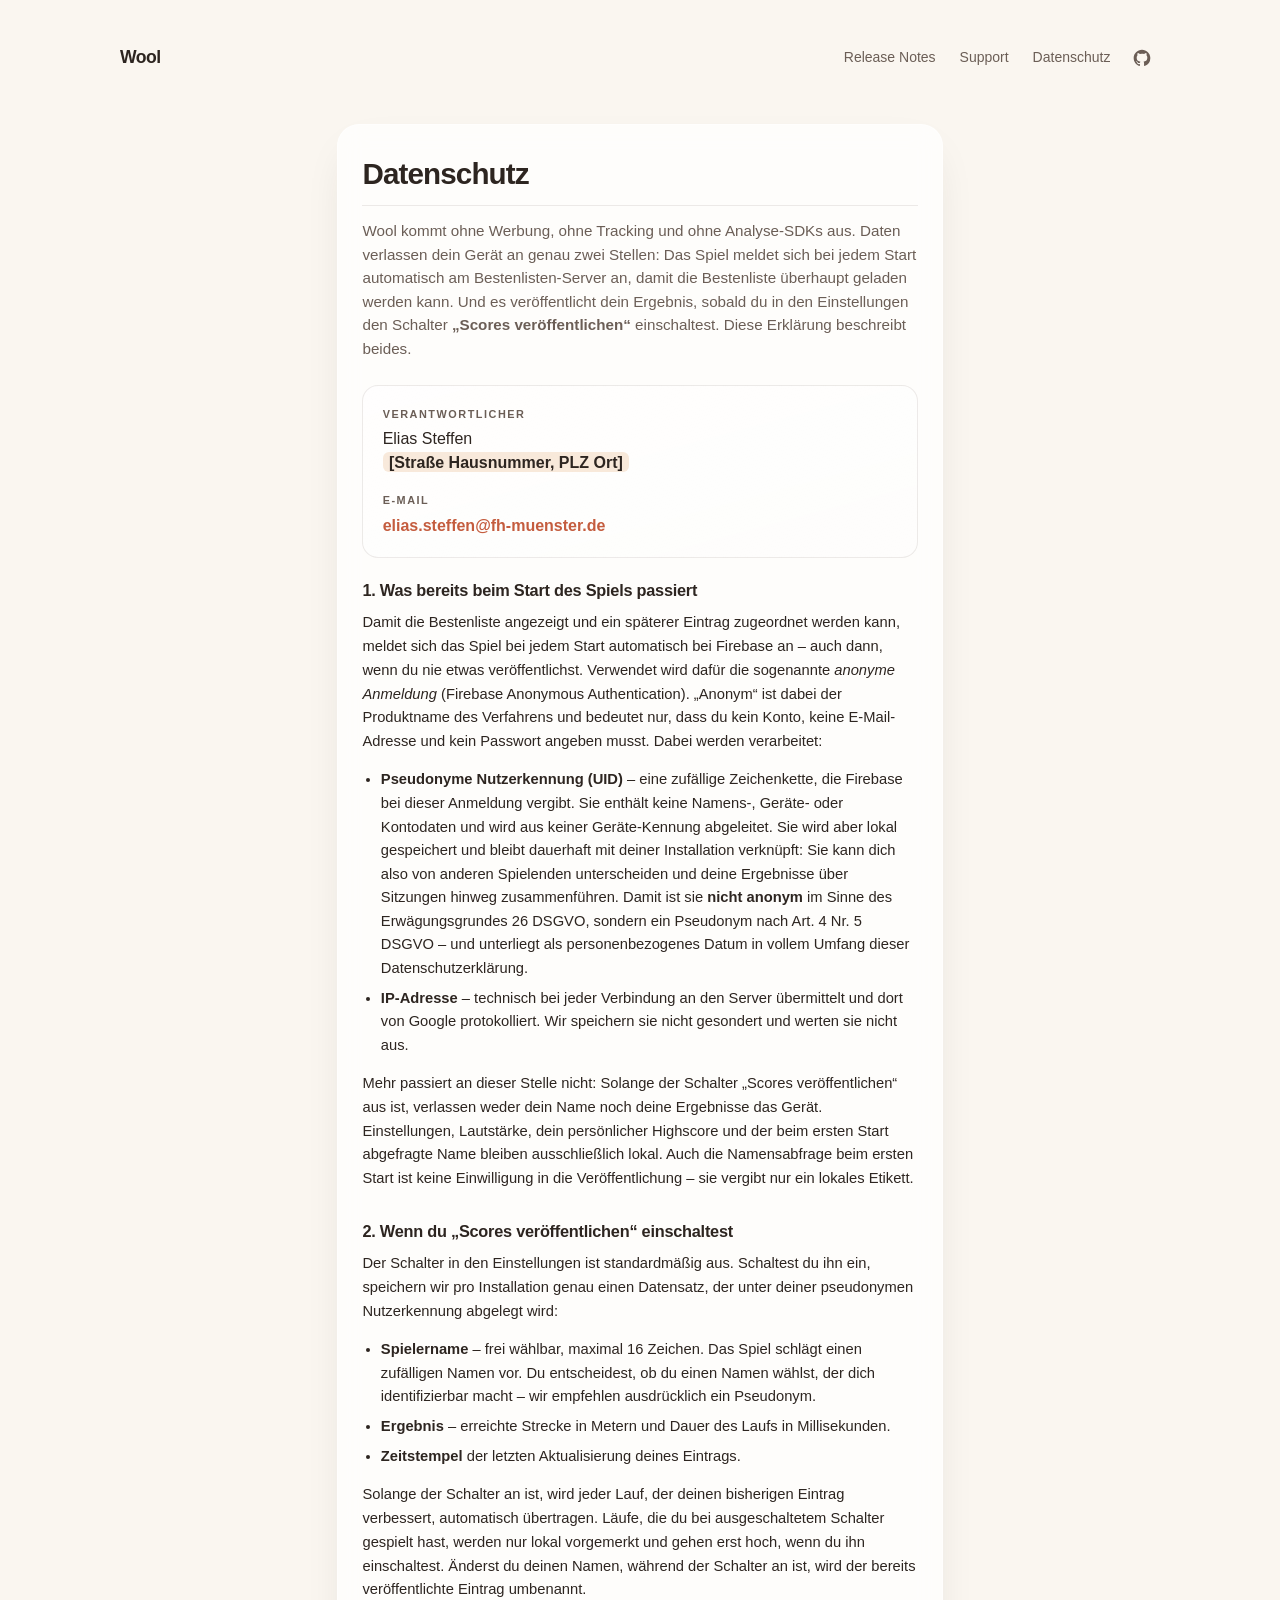
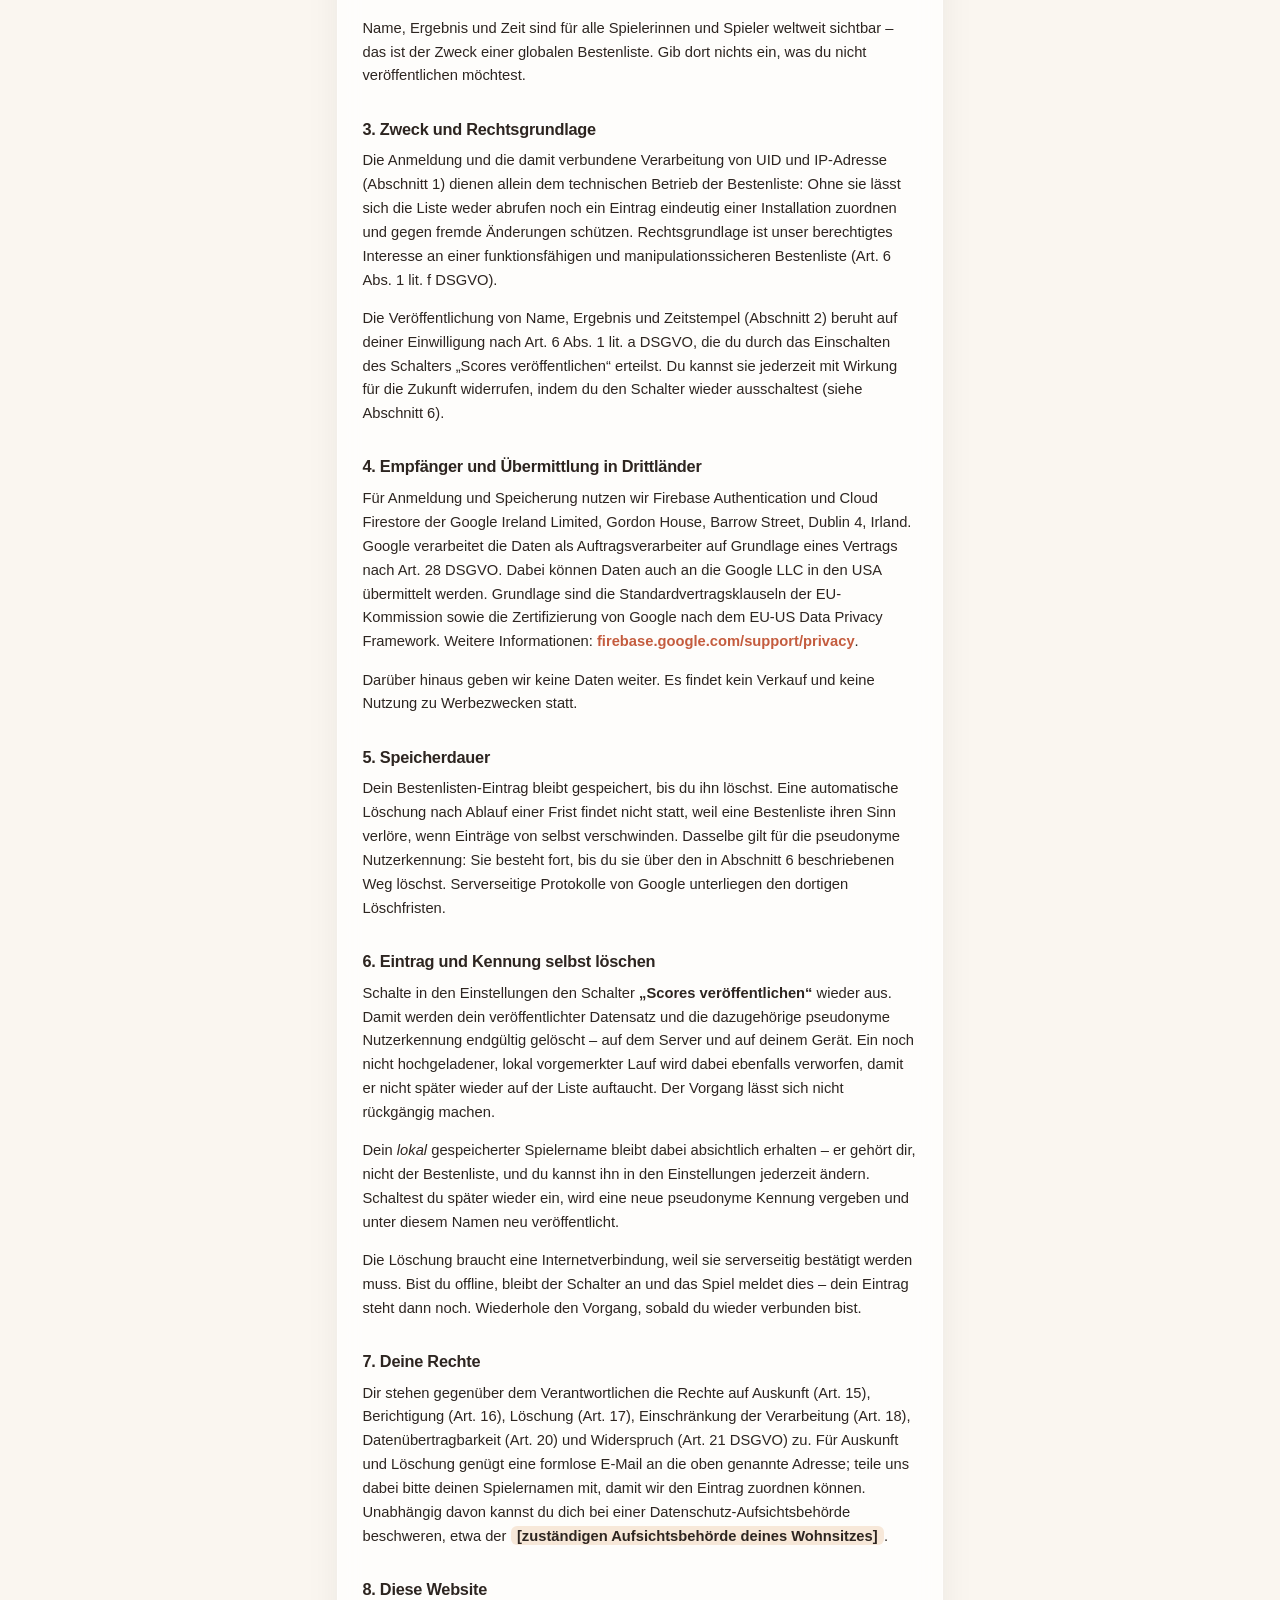
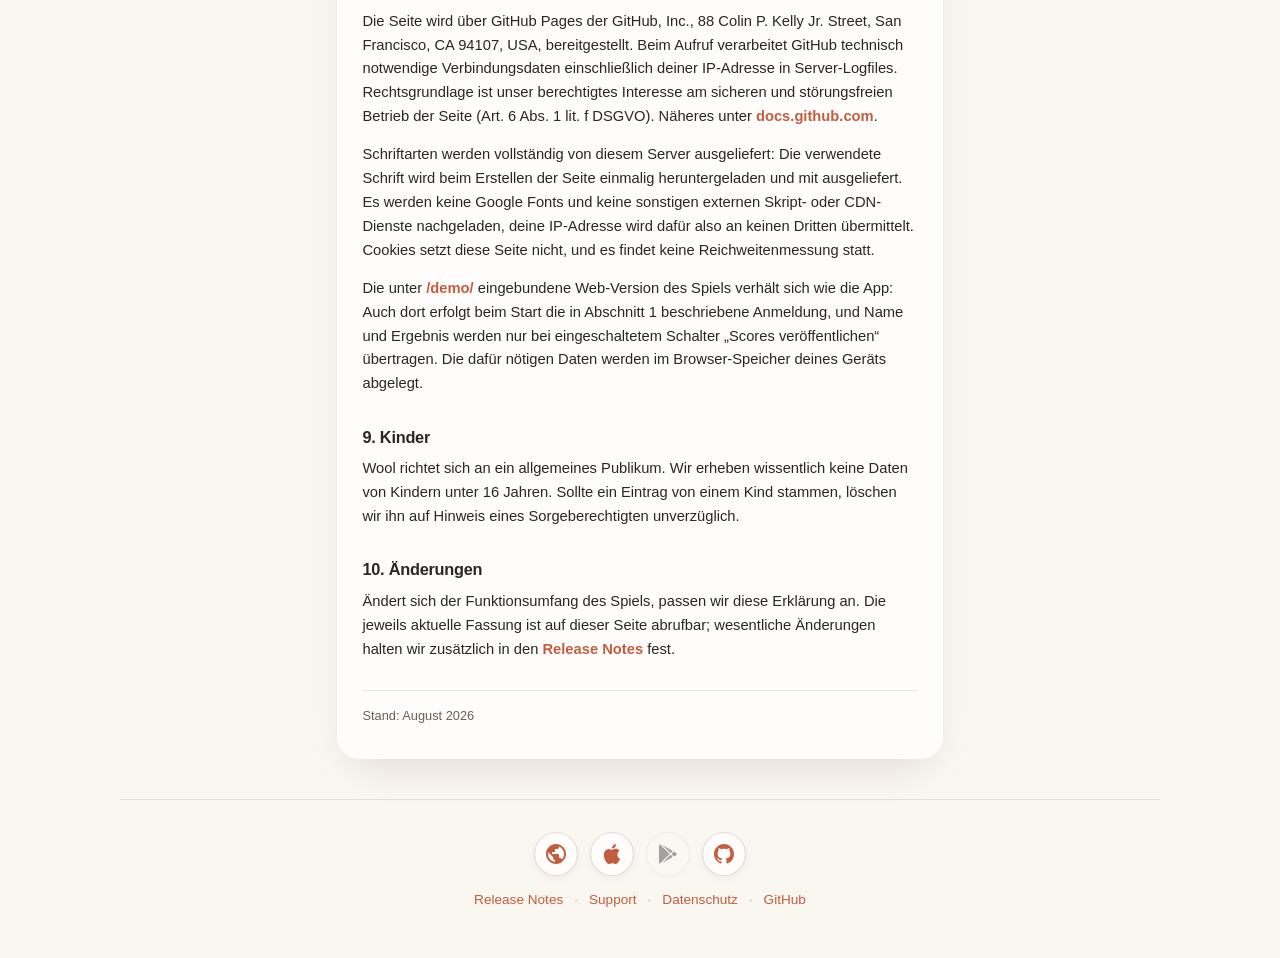
==== commit 97801685: "update responsive design" ====
--- a/www/privacy-policy/index.html
+++ b/www/privacy-policy/index.html
@@ -47,7 +47,17 @@
     <div class="wrap">
       <header class="site-header">
         <a href="../" class="brand">Wool</a>
-        <nav class="nav-mini" aria-label="Kurznavigation">
+        <button
+          type="button"
+          class="nav-toggle"
+          aria-label="Menü"
+          aria-controls="site-nav"
+          aria-expanded="false"
+        >
+          <span class="nav-toggle__bar"></span>
+          <span class="nav-toggle__bar"></span>
+        </button>
+        <nav class="nav-mini" id="site-nav" aria-label="Kurznavigation">
           <a href="../release-notes/">Release Notes</a>
           <a href="../support-info/">Support</a>
           <a href="../privacy-policy/">Datenschutz</a>
@@ -61,6 +71,7 @@
             <svg width="20" height="20" viewBox="0 0 24 24" aria-hidden="true">
               <use href="#sym-github" />
             </svg>
+            <span class="nav-icon-link__label">GitHub</span>
           </a>
         </nav>
       </header>
@@ -381,6 +392,7 @@
         </button>
       </form>
     </dialog>
+    <script src="../nav.js" defer></script>
     <script>
       (function () {
         var dlg = document.getElementById("play-soon-pop");
--- a/www/marketing.css
+++ b/www/marketing.css
@@ -222,6 +222,124 @@
   height: 2.25rem;
   border-radius: 50%;
   padding: 0 !important;
+}
+
+/* ── Burger nav (narrow viewports) ── */
+.nav-toggle {
+  display: none;
+  flex-direction: column;
+  justify-content: center;
+  gap: 0.35rem;
+  width: 2.5rem;
+  height: 2.5rem;
+  padding: 0;
+  border: 1px solid rgba(107, 94, 86, 0.16);
+  border-radius: 10px;
+  background: var(--card-bg);
+  color: var(--deep);
+  cursor: pointer;
+}
+
+.nav-toggle:hover,
+.nav-toggle:focus-visible {
+  color: var(--accent);
+  border-color: var(--accent);
+  outline: none;
+}
+
+.nav-toggle__bar {
+  display: block;
+  width: 1.15rem;
+  height: 2px;
+  margin: 0 auto;
+  border-radius: 2px;
+  background: currentColor;
+  transition:
+    transform 0.18s ease,
+    opacity 0.18s ease;
+}
+
+/* Two bars, so the open state folds them into a cross rather than needing a
+   third that would have to disappear. */
+.site-header.nav-open .nav-toggle__bar:first-child {
+  transform: translateY(calc(0.35rem / 2 + 1px)) rotate(45deg);
+}
+
+.site-header.nav-open .nav-toggle__bar:last-child {
+  transform: translateY(calc(-0.35rem / 2 - 1px)) rotate(-45deg);
+}
+
+@media (max-width: 33.99rem) {
+  .site-header {
+    position: relative;
+  }
+
+  .nav-toggle {
+    display: flex;
+  }
+
+  /* The links leave the flow entirely: wrapping them onto a second row is what
+     made the header look broken at this width. */
+  .nav-mini {
+    display: none;
+    position: absolute;
+    top: calc(100% + 0.5rem);
+    right: 0;
+    z-index: 5;
+    flex-direction: column;
+    align-items: stretch;
+    gap: 0.15rem;
+    min-width: 11rem;
+    padding: 0.5rem;
+    border: 1px solid rgba(107, 94, 86, 0.14);
+    border-radius: 14px;
+    background: var(--card-bg);
+    backdrop-filter: blur(14px);
+    box-shadow: var(--shadow);
+  }
+
+  .site-header.nav-open .nav-mini {
+    display: flex;
+  }
+
+  .nav-mini a {
+    padding: 0.6rem 0.75rem;
+  }
+
+  .nav-icon-link {
+    width: auto;
+    height: auto;
+    border-radius: 8px;
+    justify-content: flex-start;
+    padding: 0.6rem 0.75rem !important;
+  }
+}
+
+/* Icon-only in the inline header; the dropdown gives it a label, because a
+   lone circle in a list of words reads as an unfinished row. */
+.nav-icon-link__label {
+  display: none;
+}
+
+@media (max-width: 33.99rem) {
+  .nav-icon-link__label {
+    display: inline;
+    margin-left: 0.55rem;
+    font-size: 0.875rem;
+    font-weight: 500;
+  }
+}
+
+@media (prefers-color-scheme: dark) {
+  .nav-toggle {
+    border-color: rgba(255, 255, 255, 0.12);
+  }
+}
+
+@media (prefers-color-scheme: dark) and (max-width: 33.99rem) {
+  .nav-mini {
+    border-color: rgba(255, 255, 255, 0.1);
+  }
 }
 
 /* ── Hero content grid ── */
@@ -936,6 +1054,20 @@
   margin-right: auto;
 }
 
+/* The support card holds a handful of lines, so a card width suits it. The
+   policy is a long document and wants a reading measure instead - expressed in
+   ch so the cap tracks the text rather than a guessed pixel count. It is a
+   max, not a width: on a narrow device the card just shrinks to what fits. */
+main .legal-card--policy {
+  max-width: 68ch;
+}
+
+@media (min-width: 48rem) {
+  .legal-card--policy {
+    padding: 2.75rem 2.5rem;
+  }
+}
+
 .legal-card {
   background: var(--card-bg);
   backdrop-filter: blur(14px);
